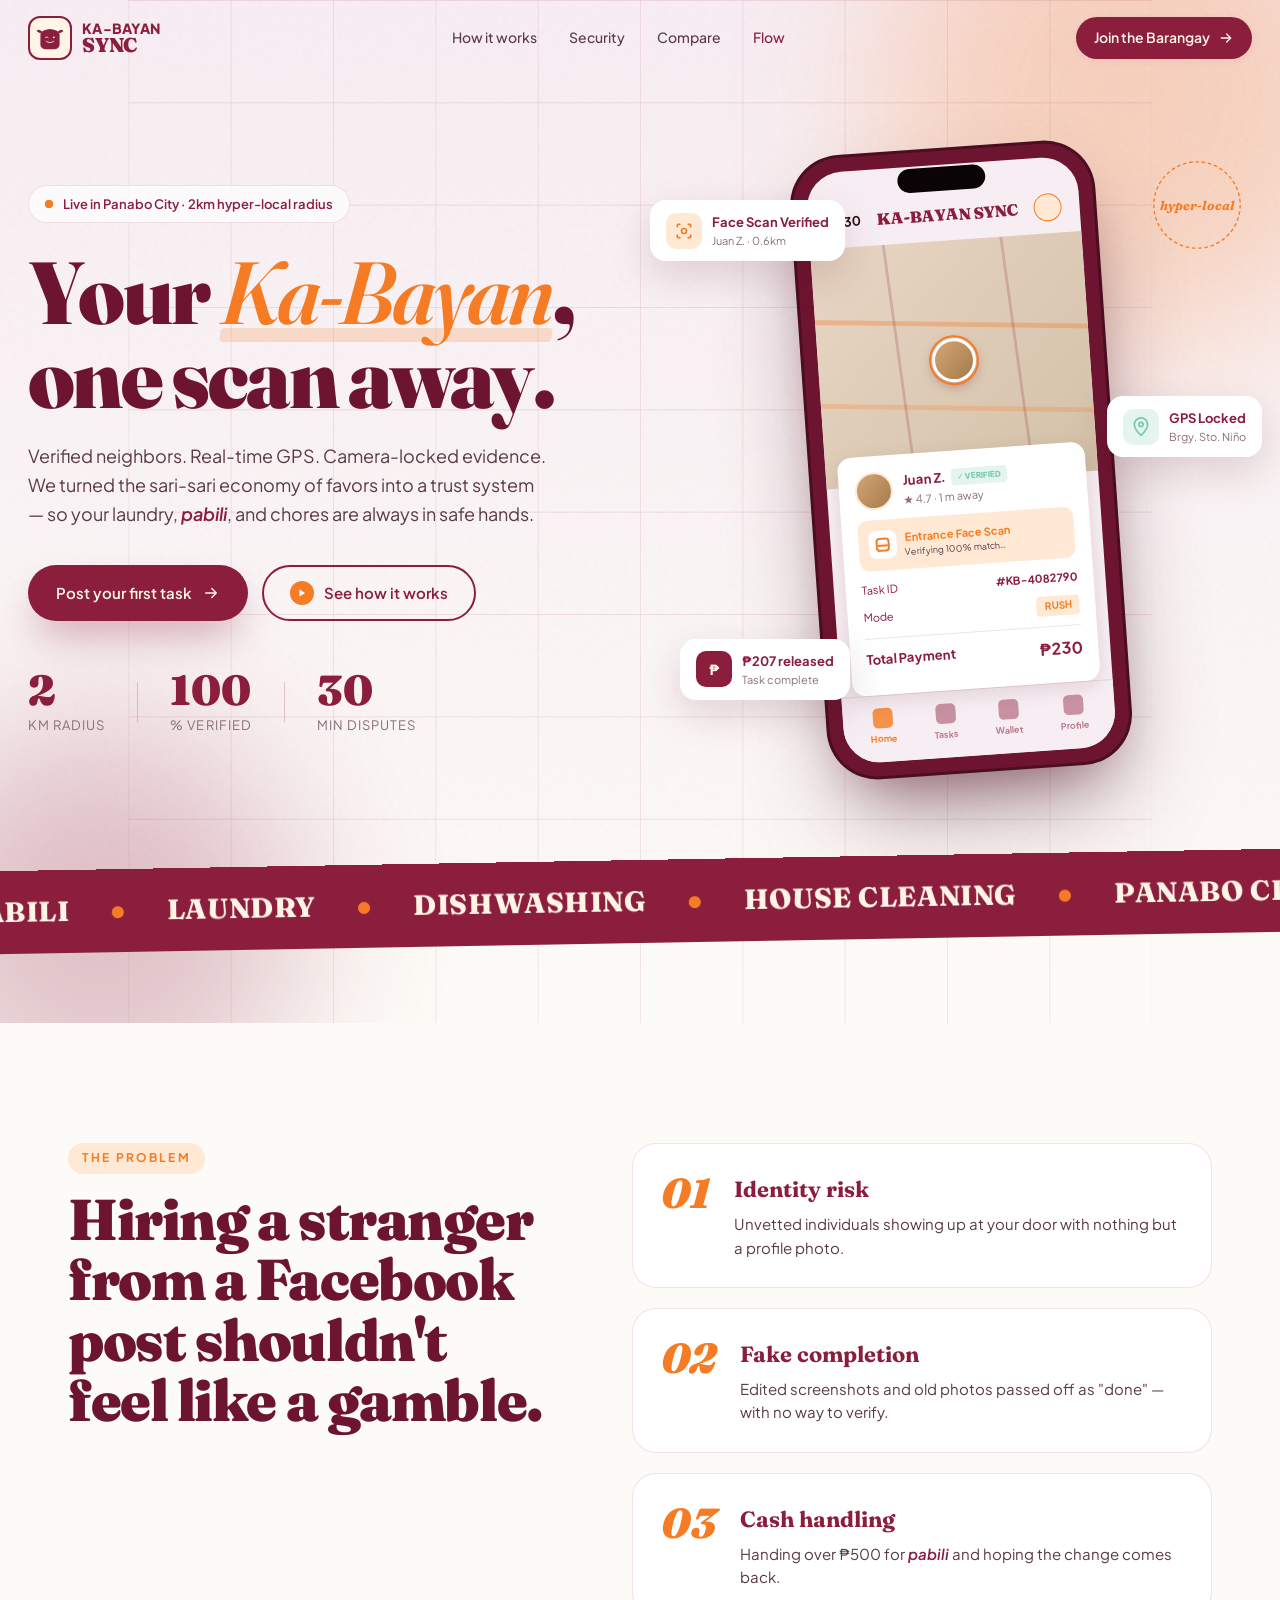
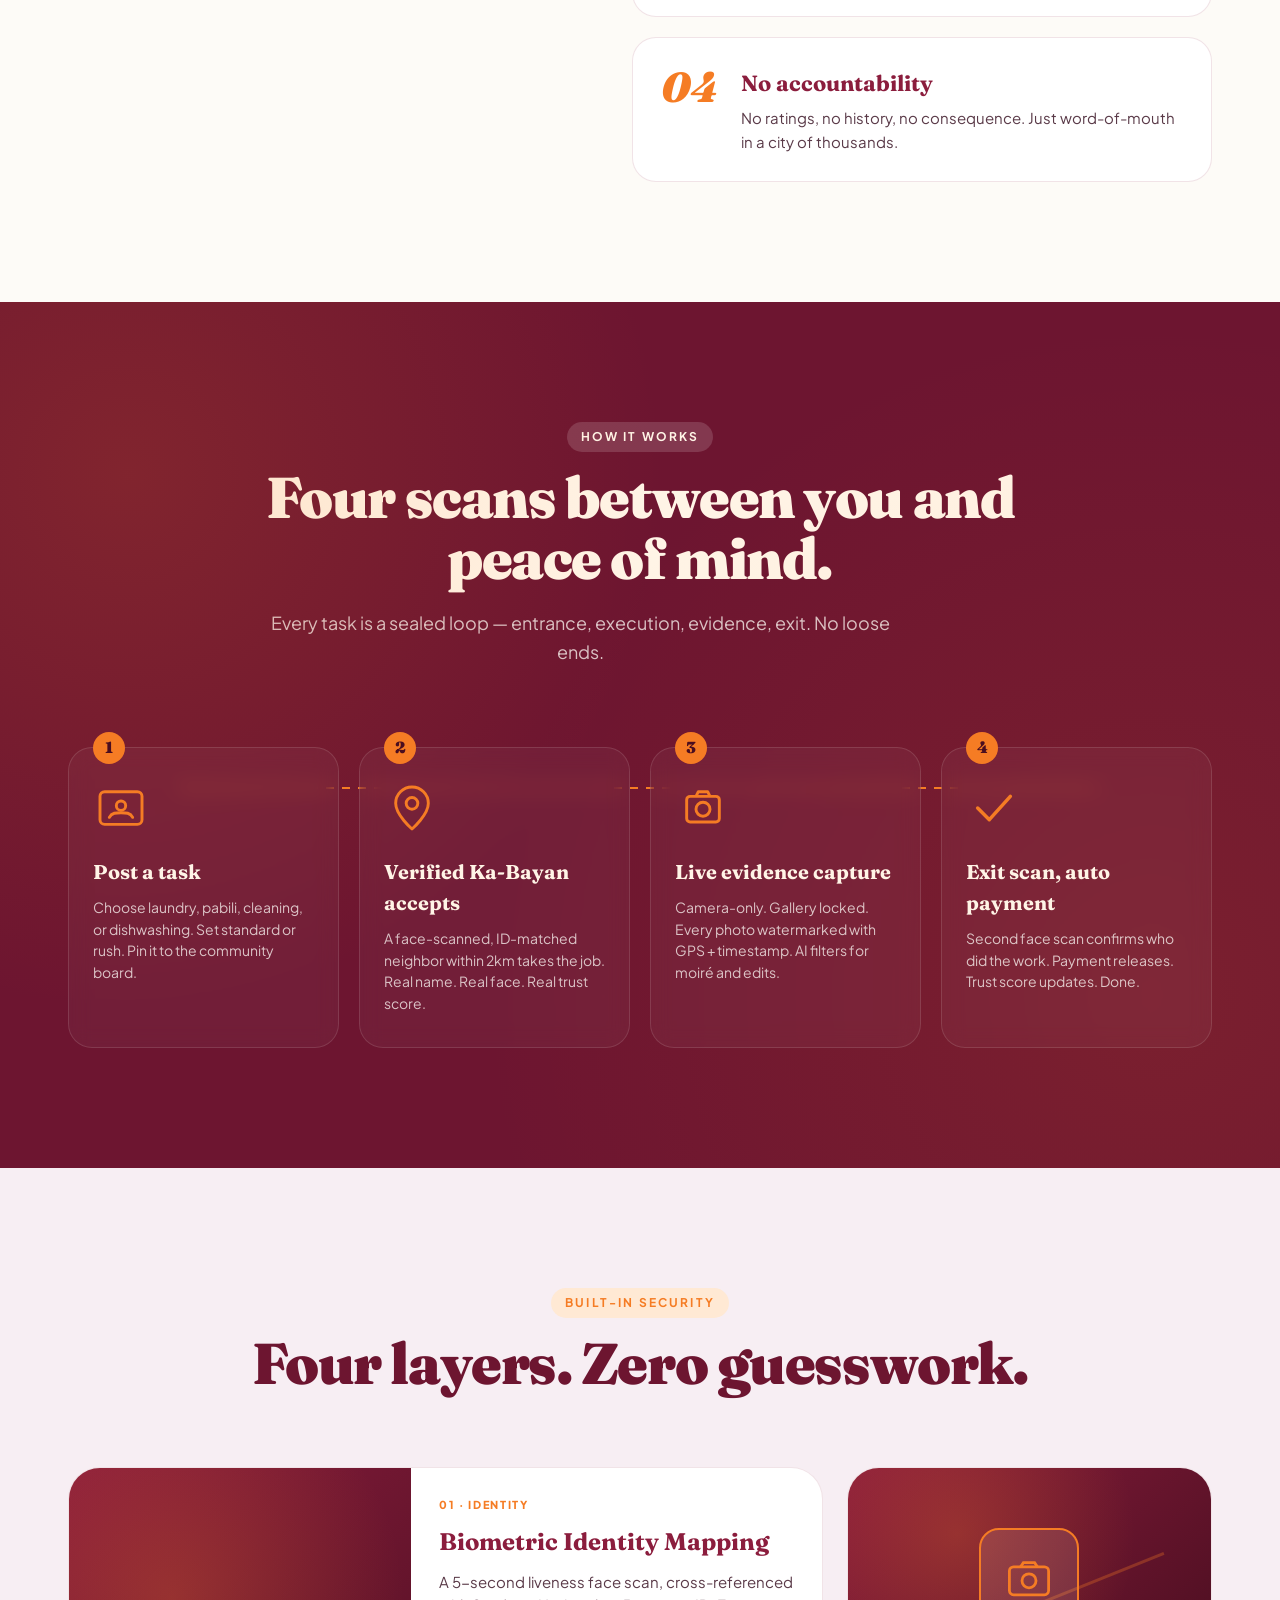
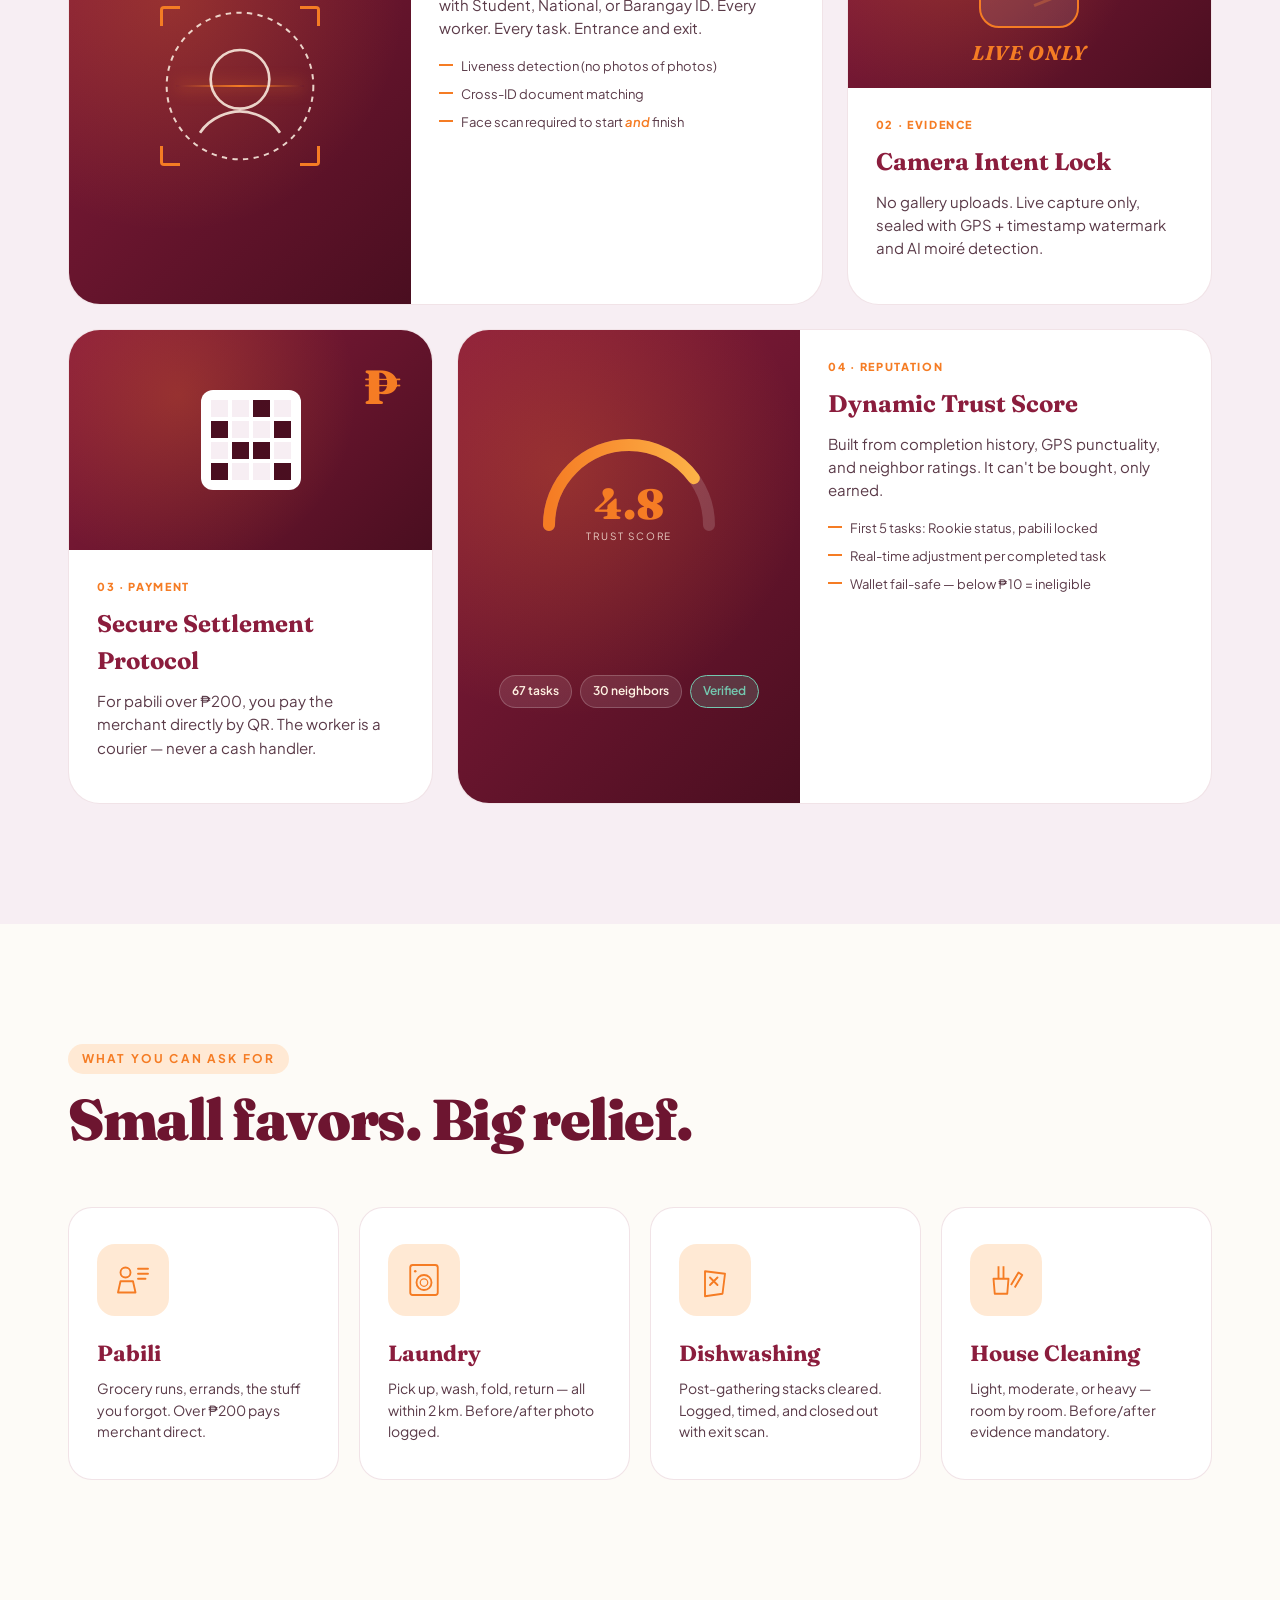
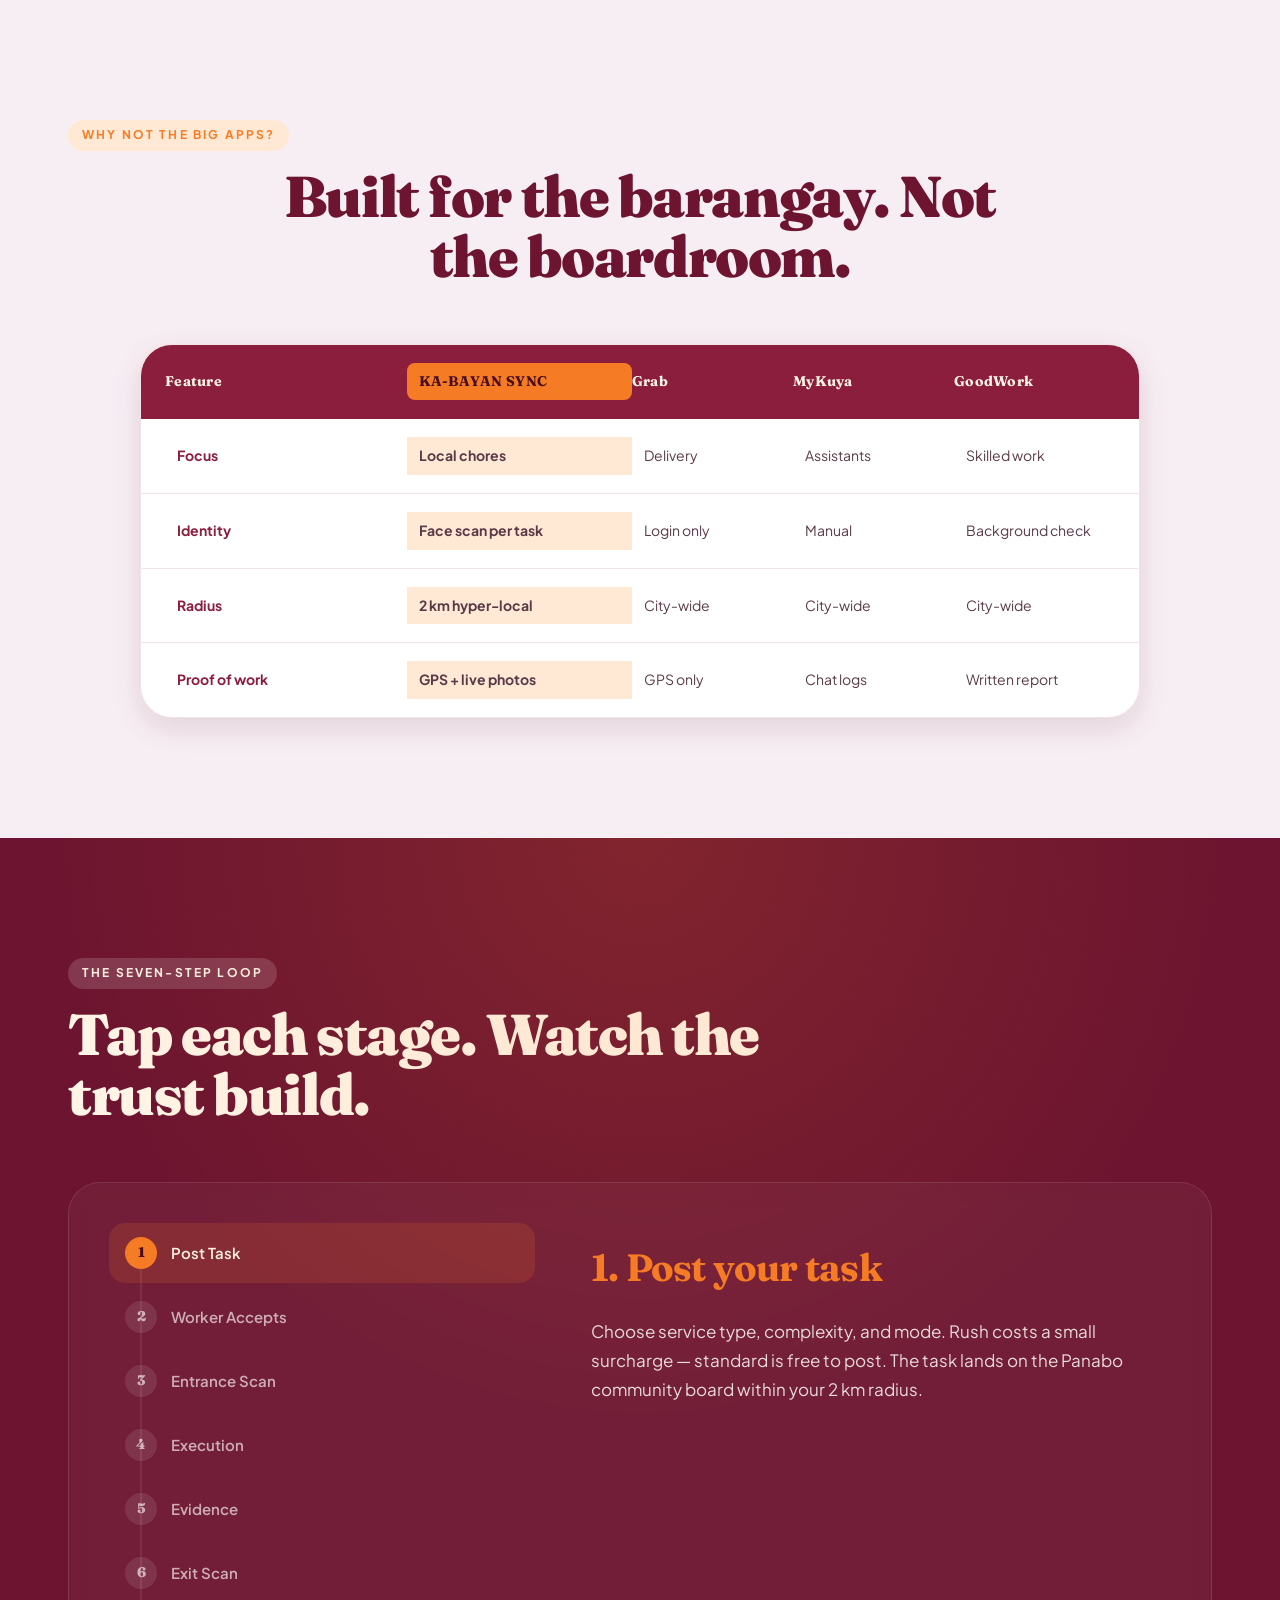
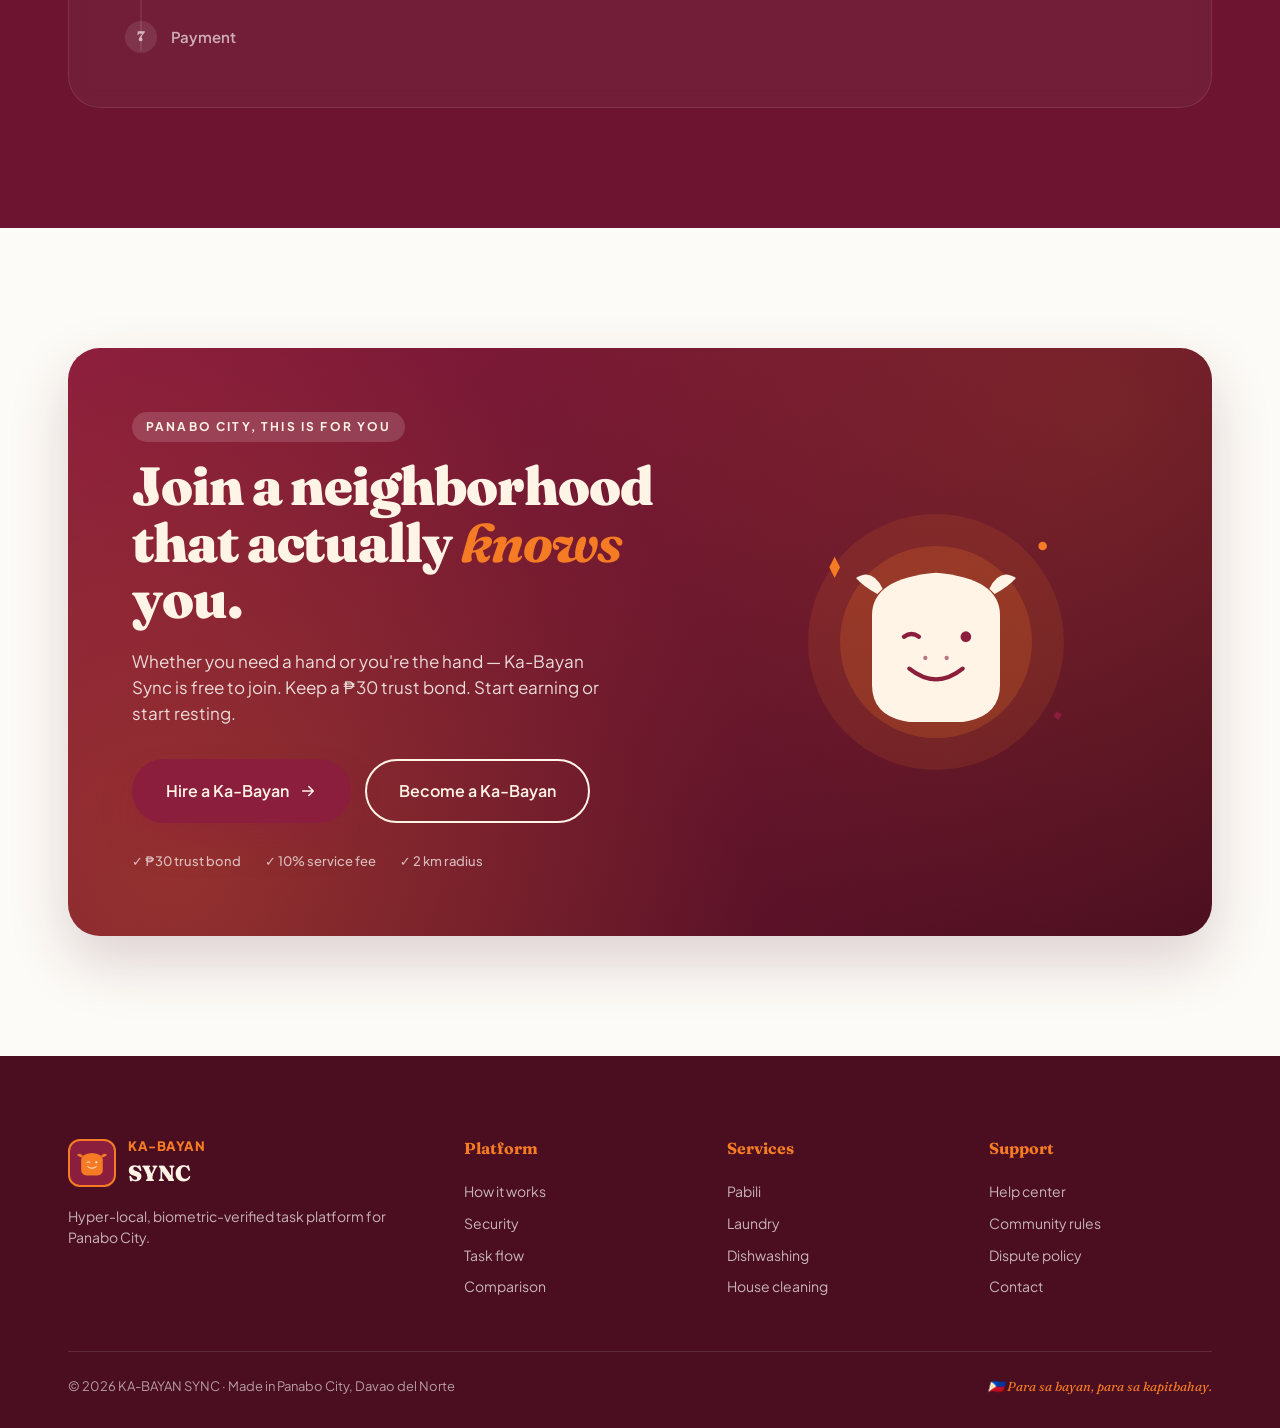
==== index.html @ 27c4248d "Initial commit" ====
<!DOCTYPE html>
<html lang="en">
<head>
<meta charset="UTF-8" />
<meta name="viewport" content="width=device-width, initial-scale=1.0" />
<title>KA-BAYAN SYNC — Your Neighborhood, Synced.</title>
<meta name="description" content="Hyper-local neighborhood task platform for Panabo City. Biometric-verified workers, GPS tracking, and secure payments. Your trusted Ka-Bayan, one tap away." />

<!-- Fonts: Fraunces (display, editorial) + Plus Jakarta Sans (body, warm geometric) -->
<link rel="preconnect" href="https://fonts.googleapis.com">
<link rel="preconnect" href="https://fonts.gstatic.com" crossorigin>
<link href="https://fonts.googleapis.com/css2?family=Fraunces:ital,opsz,wght@0,9..144,400;0,9..144,600;0,9..144,700;0,9..144,900;1,9..144,600&family=Plus+Jakarta+Sans:wght@400;500;600;700;800&display=swap" rel="stylesheet">

<link rel="stylesheet" href="styles.css" />
</head>
<body>

<!-- ===== DECORATIVE GRAIN OVERLAY ===== -->
<div class="grain" aria-hidden="true"></div>

<!-- ===== NAVIGATION ===== -->
<header class="nav" id="nav">
  <div class="nav-inner">
    <a href="#top" class="nav-brand" aria-label="Ka-Bayan Sync home">
      <!-- Animated inline SVG logo -->
      <span class="logo-mark" aria-hidden="true">
        <svg viewBox="0 0 100 100" xmlns="http://www.w3.org/2000/svg">
          <!-- Carabao head silhouette -->
          <g class="logo-body">
            <!-- Horns -->
            <path class="logo-horn logo-horn-left" d="M25 30 Q15 20 8 28 Q12 32 20 35 Z" fill="#8B1D3D"/>
            <path class="logo-horn logo-horn-right" d="M75 30 Q85 20 92 28 Q88 32 80 35 Z" fill="#8B1D3D"/>
            <!-- Head -->
            <path d="M20 40 Q20 25 50 22 Q80 25 80 40 L80 70 Q80 82 65 85 L35 85 Q20 82 20 70 Z" fill="#8B1D3D"/>
            <!-- Left eye (wink) -->
            <path class="logo-eye-wink" d="M36 48 Q40 45 44 48" stroke="#FFF4E6" stroke-width="2.5" fill="none" stroke-linecap="round"/>
            <!-- Right eye -->
            <circle class="logo-eye-open" cx="62" cy="48" r="3" fill="#FFF4E6"/>
            <!-- Smile -->
            <path class="logo-smile" d="M38 60 Q50 70 62 60" stroke="#FFF4E6" stroke-width="2.5" fill="none" stroke-linecap="round"/>
            <!-- Nose dots -->
            <circle cx="46" cy="56" r="1.2" fill="#FFF4E6" opacity="0.6"/>
            <circle cx="54" cy="56" r="1.2" fill="#FFF4E6" opacity="0.6"/>
          </g>
        </svg>
      </span>
      <span class="nav-wordmark">
        <span class="nav-word-top">KA-BAYAN</span>
        <span class="nav-word-bot">SYNC</span>
      </span>
    </a>

    <nav class="nav-links" aria-label="Primary">
      <a href="#how" data-nav>How it works</a>
      <a href="#features" data-nav>Security</a>
      <a href="#compare" data-nav>Compare</a>
      <a href="#flow" data-nav>Flow</a>
    </nav>

    <a href="#cta" class="nav-cta">
      <span>Join the Barangay</span>
      <svg viewBox="0 0 24 24" fill="none"><path d="M5 12h14M13 6l6 6-6 6" stroke="currentColor" stroke-width="2" stroke-linecap="round" stroke-linejoin="round"/></svg>
    </a>
  </div>
</header>

<!-- ===== HERO ===== -->
<section class="hero" id="top">
  <!-- Background ornaments -->
  <div class="hero-bg" aria-hidden="true">
    <div class="blob blob-1"></div>
    <div class="blob blob-2"></div>
    <svg class="hero-grid" viewBox="0 0 400 400" xmlns="http://www.w3.org/2000/svg">
      <defs>
        <pattern id="grid" width="40" height="40" patternUnits="userSpaceOnUse">
          <path d="M 40 0 L 0 0 0 40" fill="none" stroke="currentColor" stroke-width="0.5" opacity="0.15"/>
        </pattern>
      </defs>
      <rect width="100%" height="100%" fill="url(#grid)"/>
    </svg>
  </div>

  <div class="hero-inner">
    <div class="hero-copy">
      <div class="hero-badge reveal">
        <span class="pulse-dot"></span>
        <span>Live in Panabo City · 2km hyper-local radius</span>
      </div>

      <h1 class="hero-title">
        <span class="reveal reveal-1">Your <em>Ka-Bayan</em>,</span>
        <span class="reveal reveal-2">one scan away.</span>
      </h1>

      <p class="hero-sub reveal reveal-3">
        Verified neighbors. Real-time GPS. Camera-locked evidence. We turned the sari-sari economy of favors into a trust system — so your laundry, <em>pabili</em>, and chores are always in safe hands.
      </p>

      <div class="hero-actions reveal reveal-4">
        <a href="#cta" class="btn btn-primary">
          <span>Post your first task</span>
          <svg viewBox="0 0 24 24" fill="none"><path d="M5 12h14M13 6l6 6-6 6" stroke="currentColor" stroke-width="2" stroke-linecap="round" stroke-linejoin="round"/></svg>
        </a>
        <a href="#how" class="btn btn-ghost">
          <span class="btn-play-icon" aria-hidden="true">
            <svg viewBox="0 0 24 24" fill="none"><path d="M7 5v14l11-7z" fill="currentColor"/></svg>
          </span>
          <span>See how it works</span>
        </a>
      </div>

      <div class="hero-stats reveal reveal-5">
        <div class="stat">
          <div class="stat-num" data-count="2">0</div>
          <div class="stat-label">km radius</div>
        </div>
        <div class="stat-divider"></div>
        <div class="stat">
          <div class="stat-num" data-count="100">0</div>
          <div class="stat-label">% verified</div>
        </div>
        <div class="stat-divider"></div>
        <div class="stat">
          <div class="stat-num" data-count="30">0</div>
          <div class="stat-label">min disputes</div>
        </div>
      </div>
    </div>

    <!-- Phone mockup with floating cards -->
    <div class="hero-visual reveal reveal-6">
      <div class="float-card float-card-1">
        <div class="fc-icon fc-icon-scan">
          <svg viewBox="0 0 24 24" fill="none"><path d="M4 7V5a1 1 0 0 1 1-1h2M17 4h2a1 1 0 0 1 1 1v2M20 17v2a1 1 0 0 1-1 1h-2M7 20H5a1 1 0 0 1-1-1v-2" stroke="currentColor" stroke-width="2" stroke-linecap="round"/><circle cx="12" cy="12" r="3" stroke="currentColor" stroke-width="2"/></svg>
        </div>
        <div>
          <div class="fc-title">Face Scan Verified</div>
          <div class="fc-sub">Juan Z. · 0.6km</div>
        </div>
      </div>

      <div class="float-card float-card-2">
        <div class="fc-icon fc-icon-gps">
          <svg viewBox="0 0 24 24" fill="none"><path d="M12 22s-8-7.5-8-13a8 8 0 1 1 16 0c0 5.5-8 13-8 13z" stroke="currentColor" stroke-width="2" stroke-linejoin="round"/><circle cx="12" cy="9" r="2.5" stroke="currentColor" stroke-width="2"/></svg>
        </div>
        <div>
          <div class="fc-title">GPS Locked</div>
          <div class="fc-sub">Brgy. Sto. Niño</div>
        </div>
      </div>

      <div class="float-card float-card-3">
        <div class="fc-icon fc-icon-peso">
          <span style="font-weight:800;font-size:14px">₱</span>
        </div>
        <div>
          <div class="fc-title">₱207 released</div>
          <div class="fc-sub">Task complete</div>
        </div>
      </div>

      <div class="phone">
        <div class="phone-notch"></div>
        <div class="phone-screen">
          <!-- Mini phone UI mock -->
          <div class="mini-header">
            <div class="mini-time">12:30</div>
            <div class="mini-brand">KA-BAYAN SYNC</div>
            <div class="mini-avatar"></div>
          </div>

          <div class="mini-map">
            <div class="mini-map-pulse">
              <span></span><span></span><span></span>
            </div>
            <div class="mini-avatar-pin">
              <div class="mini-avatar-ring"></div>
            </div>
            <svg class="mini-streets" viewBox="0 0 300 200" preserveAspectRatio="none">
              <path d="M-10 60 L310 80" stroke="#F57C24" stroke-width="4" opacity="0.35"/>
              <path d="M-10 130 L310 150" stroke="#F57C24" stroke-width="4" opacity="0.25"/>
              <path d="M80 -10 L100 210" stroke="#8B1D3D" stroke-width="3" opacity="0.2"/>
              <path d="M210 -10 L230 210" stroke="#8B1D3D" stroke-width="3" opacity="0.2"/>
            </svg>
          </div>

          <div class="mini-card">
            <div class="mini-worker">
              <div class="mini-worker-avatar"></div>
              <div>
                <div class="mini-worker-name">Juan Z. <span class="mini-verified">✓ VERIFIED</span></div>
                <div class="mini-worker-meta">★ 4.7 · 1 m away</div>
              </div>
            </div>
            <div class="mini-scan">
              <div class="mini-scan-icon">
                <div class="mini-scan-dot"></div>
              </div>
              <div>
                <div class="mini-scan-title">Entrance Face Scan</div>
                <div class="mini-scan-sub">Verifying 100% match…</div>
              </div>
            </div>
            <div class="mini-row"><span>Task ID</span><span class="mini-val">#KB-4082790</span></div>
            <div class="mini-row"><span>Mode</span><span class="mini-tag">RUSH</span></div>
            <div class="mini-total">
              <span>Total Payment</span>
              <span class="mini-total-val">₱230</span>
            </div>
          </div>

          <div class="mini-nav">
            <div class="mini-nav-item active"><span></span>Home</div>
            <div class="mini-nav-item"><span></span>Tasks</div>
            <div class="mini-nav-item"><span></span>Wallet</div>
            <div class="mini-nav-item"><span></span>Profile</div>
          </div>
        </div>
      </div>

      <!-- Sticker elements -->
      <div class="sticker sticker-1">
        <svg viewBox="0 0 100 100"><circle cx="50" cy="50" r="48" fill="none" stroke="#F57C24" stroke-width="1.5" stroke-dasharray="4 3"/></svg>
        <span>hyper-local</span>
      </div>
    </div>
  </div>

  <div class="hero-marquee" aria-hidden="true">
    <div class="marquee-track">
      <span>PABILI</span><span class="dot">●</span>
      <span>LAUNDRY</span><span class="dot">●</span>
      <span>DISHWASHING</span><span class="dot">●</span>
      <span>HOUSE CLEANING</span><span class="dot">●</span>
      <span>PANABO CITY</span><span class="dot">●</span>
      <span>VERIFIED NEIGHBORS</span><span class="dot">●</span>
      <span>PABILI</span><span class="dot">●</span>
      <span>LAUNDRY</span><span class="dot">●</span>
      <span>DISHWASHING</span><span class="dot">●</span>
      <span>HOUSE CLEANING</span><span class="dot">●</span>
      <span>PANABO CITY</span><span class="dot">●</span>
      <span>VERIFIED NEIGHBORS</span><span class="dot">●</span>
    </div>
  </div>
</section>

<!-- ===== PROBLEM ===== -->
<section class="problem">
  <div class="container">
    <div class="problem-grid">
      <div class="problem-copy">
        <div class="eyebrow">The problem</div>
        <h2 class="section-title">Hiring a stranger from a Facebook post shouldn't feel like a gamble.</h2>
      </div>
      <div class="problem-list">
        <div class="prob-card" data-anim="fade-up">
          <div class="prob-num">01</div>
          <div>
            <h3>Identity risk</h3>
            <p>Unvetted individuals showing up at your door with nothing but a profile photo.</p>
          </div>
        </div>
        <div class="prob-card" data-anim="fade-up">
          <div class="prob-num">02</div>
          <div>
            <h3>Fake completion</h3>
            <p>Edited screenshots and old photos passed off as "done" — with no way to verify.</p>
          </div>
        </div>
        <div class="prob-card" data-anim="fade-up">
          <div class="prob-num">03</div>
          <div>
            <h3>Cash handling</h3>
            <p>Handing over ₱500 for <em>pabili</em> and hoping the change comes back.</p>
          </div>
        </div>
        <div class="prob-card" data-anim="fade-up">
          <div class="prob-num">04</div>
          <div>
            <h3>No accountability</h3>
            <p>No ratings, no history, no consequence. Just word-of-mouth in a city of thousands.</p>
          </div>
        </div>
      </div>
    </div>
  </div>
</section>

<!-- ===== HOW IT WORKS ===== -->
<section class="how" id="how">
  <div class="container">
    <div class="section-head">
      <div class="eyebrow eyebrow-light">How it works</div>
      <h2 class="section-title">Four scans between you and peace of mind.</h2>
      <p class="section-sub">Every task is a sealed loop — entrance, execution, evidence, exit. No loose ends.</p>
    </div>

    <div class="steps">
      <div class="step" data-anim="fade-up">
        <div class="step-index">1</div>
        <div class="step-icon">
          <svg viewBox="0 0 48 48" fill="none">
            <rect x="6" y="10" width="36" height="28" rx="4" stroke="currentColor" stroke-width="2.5"/>
            <circle cx="24" cy="22" r="4" stroke="currentColor" stroke-width="2.5"/>
            <path d="M14 32c2-4 6-4 10-4s8 0 10 4" stroke="currentColor" stroke-width="2.5" stroke-linecap="round"/>
          </svg>
        </div>
        <h3>Post a task</h3>
        <p>Choose laundry, pabili, cleaning, or dishwashing. Set standard or rush. Pin it to the community board.</p>
      </div>

      <div class="step" data-anim="fade-up">
        <div class="step-index">2</div>
        <div class="step-icon">
          <svg viewBox="0 0 48 48" fill="none">
            <path d="M24 42s-14-12-14-22a14 14 0 0 1 28 0c0 10-14 22-14 22z" stroke="currentColor" stroke-width="2.5" stroke-linejoin="round"/>
            <circle cx="24" cy="20" r="5" stroke="currentColor" stroke-width="2.5"/>
          </svg>
        </div>
        <h3>Verified Ka-Bayan accepts</h3>
        <p>A face-scanned, ID-matched neighbor within 2km takes the job. Real name. Real face. Real trust score.</p>
      </div>

      <div class="step" data-anim="fade-up">
        <div class="step-index">3</div>
        <div class="step-icon">
          <svg viewBox="0 0 48 48" fill="none">
            <rect x="10" y="14" width="28" height="22" rx="3" stroke="currentColor" stroke-width="2.5"/>
            <circle cx="24" cy="25" r="6" stroke="currentColor" stroke-width="2.5"/>
            <path d="M18 14l2-4h8l2 4" stroke="currentColor" stroke-width="2.5" stroke-linejoin="round"/>
          </svg>
        </div>
        <h3>Live evidence capture</h3>
        <p>Camera-only. Gallery locked. Every photo watermarked with GPS + timestamp. AI filters for moiré and edits.</p>
      </div>

      <div class="step" data-anim="fade-up">
        <div class="step-index">4</div>
        <div class="step-icon">
          <svg viewBox="0 0 48 48" fill="none">
            <path d="M10 24l10 10 18-20" stroke="currentColor" stroke-width="3" stroke-linecap="round" stroke-linejoin="round"/>
          </svg>
        </div>
        <h3>Exit scan, auto payment</h3>
        <p>Second face scan confirms who did the work. Payment releases. Trust score updates. Done.</p>
      </div>
    </div>
  </div>
</section>

<!-- ===== SECURITY FEATURES ===== -->
<section class="features" id="features">
  <div class="container">
    <div class="feat-head">
      <div class="eyebrow">Built-in security</div>
      <h2 class="section-title">Four layers. Zero guesswork.</h2>
    </div>

    <div class="feat-grid">
      <!-- Biometric -->
      <article class="feat-card feat-card-wide" data-anim="fade-up">
        <div class="feat-visual feat-visual-bio">
          <div class="face-frame">
            <div class="face-scan-line"></div>
            <svg viewBox="0 0 120 120" class="face-icon">
              <circle cx="60" cy="60" r="55" fill="none" stroke="currentColor" stroke-width="1.5" stroke-dasharray="4 4"/>
              <circle cx="60" cy="55" r="22" fill="none" stroke="currentColor" stroke-width="2"/>
              <path d="M30 95c8-12 22-16 30-16s22 4 30 16" fill="none" stroke="currentColor" stroke-width="2"/>
            </svg>
            <div class="face-corner tl"></div>
            <div class="face-corner tr"></div>
            <div class="face-corner bl"></div>
            <div class="face-corner br"></div>
          </div>
        </div>
        <div class="feat-content">
          <div class="feat-tag">01 · IDENTITY</div>
          <h3>Biometric Identity Mapping</h3>
          <p>A 5-second liveness face scan, cross-referenced with Student, National, or Barangay ID. Every worker. Every task. Entrance and exit.</p>
          <ul class="feat-bullets">
            <li>Liveness detection (no photos of photos)</li>
            <li>Cross-ID document matching</li>
            <li>Face scan required to start <em>and</em> finish</li>
          </ul>
        </div>
      </article>

      <!-- Camera Lock -->
      <article class="feat-card" data-anim="fade-up">
        <div class="feat-visual feat-visual-cam">
          <div class="cam-badge">
            <svg viewBox="0 0 40 40" fill="none">
              <rect x="6" y="12" width="28" height="20" rx="3" stroke="currentColor" stroke-width="2"/>
              <circle cx="20" cy="22" r="5" stroke="currentColor" stroke-width="2"/>
              <path d="M14 12l2-3h8l2 3" stroke="currentColor" stroke-width="2"/>
            </svg>
          </div>
          <div class="cam-label">LIVE ONLY</div>
          <div class="cam-strike"></div>
        </div>
        <div class="feat-content">
          <div class="feat-tag">02 · EVIDENCE</div>
          <h3>Camera Intent Lock</h3>
          <p>No gallery uploads. Live capture only, sealed with GPS + timestamp watermark and AI moiré detection.</p>
        </div>
      </article>

      <!-- Settlement -->
      <article class="feat-card" data-anim="fade-up">
        <div class="feat-visual feat-visual-pay">
          <div class="qr-mock">
            <div class="qr-cell"></div><div class="qr-cell"></div><div class="qr-cell dark"></div><div class="qr-cell"></div>
            <div class="qr-cell dark"></div><div class="qr-cell"></div><div class="qr-cell"></div><div class="qr-cell dark"></div>
            <div class="qr-cell"></div><div class="qr-cell dark"></div><div class="qr-cell dark"></div><div class="qr-cell"></div>
            <div class="qr-cell dark"></div><div class="qr-cell"></div><div class="qr-cell"></div><div class="qr-cell dark"></div>
          </div>
          <div class="peso-float">₱</div>
        </div>
        <div class="feat-content">
          <div class="feat-tag">03 · PAYMENT</div>
          <h3>Secure Settlement Protocol</h3>
          <p>For pabili over ₱200, you pay the merchant directly by QR. The worker is a courier — never a cash handler.</p>
        </div>
      </article>

      <!-- Trust Score -->
      <article class="feat-card feat-card-wide" data-anim="fade-up">
        <div class="feat-visual feat-visual-trust">
          <div class="trust-meter">
            <svg viewBox="0 0 200 120">
              <path d="M 20 100 A 80 80 0 0 1 180 100" fill="none" stroke="rgba(255,255,255,0.15)" stroke-width="12" stroke-linecap="round"/>
              <path class="trust-arc" d="M 20 100 A 80 80 0 0 1 180 100" fill="none" stroke="url(#trustGrad)" stroke-width="12" stroke-linecap="round" stroke-dasharray="251" stroke-dashoffset="50"/>
              <defs>
                <linearGradient id="trustGrad" x1="0" x2="1">
                  <stop offset="0%" stop-color="#F57C24"/>
                  <stop offset="100%" stop-color="#FDB64A"/>
                </linearGradient>
              </defs>
            </svg>
            <div class="trust-val">
              <div class="trust-num">4.8</div>
              <div class="trust-lbl">TRUST SCORE</div>
            </div>
          </div>
          <div class="trust-pills">
            <span class="pill">67 tasks</span>
            <span class="pill">30 neighbors</span>
            <span class="pill pill-green">Verified</span>
          </div>
        </div>
        <div class="feat-content">
          <div class="feat-tag">04 · REPUTATION</div>
          <h3>Dynamic Trust Score</h3>
          <p>Built from completion history, GPS punctuality, and neighbor ratings. It can't be bought, only earned.</p>
          <ul class="feat-bullets">
            <li>First 5 tasks: Rookie status, pabili locked</li>
            <li>Real-time adjustment per completed task</li>
            <li>Wallet fail-safe — below ₱10 = ineligible</li>
          </ul>
        </div>
      </article>
    </div>
  </div>
</section>

<!-- ===== SERVICES ===== -->
<section class="services">
  <div class="container">
    <div class="eyebrow">What you can ask for</div>
    <h2 class="section-title">Small favors. Big relief.</h2>

    <div class="service-grid">
      <div class="service-card" data-anim="fade-up">
        <div class="service-ico">
          <svg viewBox="0 0 64 64" fill="none">
            <circle cx="20" cy="20" r="8" stroke="currentColor" stroke-width="3"/>
            <path d="M12 34h20l4 18H8z" stroke="currentColor" stroke-width="3" stroke-linejoin="round"/>
            <path d="M40 14h16M40 22h16M40 30h12" stroke="currentColor" stroke-width="3" stroke-linecap="round"/>
          </svg>
        </div>
        <h3>Pabili</h3>
        <p>Grocery runs, errands, the stuff you forgot. Over ₱200 pays merchant direct.</p>
      </div>

      <div class="service-card" data-anim="fade-up">
        <div class="service-ico">
          <svg viewBox="0 0 64 64" fill="none">
            <rect x="10" y="8" width="44" height="48" rx="4" stroke="currentColor" stroke-width="3"/>
            <circle cx="32" cy="36" r="12" stroke="currentColor" stroke-width="3"/>
            <circle cx="32" cy="36" r="6" stroke="currentColor" stroke-width="2"/>
            <circle cx="18" cy="18" r="2" fill="currentColor"/>
          </svg>
        </div>
        <h3>Laundry</h3>
        <p>Pick up, wash, fold, return — all within 2 km. Before/after photo logged.</p>
      </div>

      <div class="service-card" data-anim="fade-up">
        <div class="service-ico">
          <svg viewBox="0 0 64 64" fill="none">
            <path d="M16 18l32 4-4 32-28 4z" stroke="currentColor" stroke-width="3" stroke-linejoin="round"/>
            <path d="M24 28l12 12M36 28L24 40" stroke="currentColor" stroke-width="3" stroke-linecap="round"/>
          </svg>
        </div>
        <h3>Dishwashing</h3>
        <p>Post-gathering stacks cleared. Logged, timed, and closed out with exit scan.</p>
      </div>

      <div class="service-card" data-anim="fade-up">
        <div class="service-ico">
          <svg viewBox="0 0 64 64" fill="none">
            <path d="M20 10v20M28 10v20M12 30h24l-2 24H14z" stroke="currentColor" stroke-width="3" stroke-linejoin="round"/>
            <path d="M40 40l12-20 6 4-12 20" stroke="currentColor" stroke-width="3" stroke-linejoin="round"/>
          </svg>
        </div>
        <h3>House Cleaning</h3>
        <p>Light, moderate, or heavy — room by room. Before/after evidence mandatory.</p>
      </div>
    </div>
  </div>
</section>

<!-- ===== COMPARISON ===== -->
<section class="compare" id="compare">
  <div class="container">
    <div class="eyebrow">Why not the big apps?</div>
    <h2 class="section-title">Built for the barangay. Not the boardroom.</h2>

    <div class="compare-table" role="table" aria-label="Platform comparison">
      <div class="cmp-row cmp-head" role="row">
        <div role="columnheader">Feature</div>
        <div role="columnheader" class="cmp-us">KA-BAYAN SYNC</div>
        <div role="columnheader">Grab</div>
        <div role="columnheader">MyKuya</div>
        <div role="columnheader">GoodWork</div>
      </div>

      <div class="cmp-row" role="row">
        <div role="cell" data-label="Feature"><strong>Focus</strong></div>
        <div role="cell" data-label="KA-BAYAN" class="cmp-us">Local chores</div>
        <div role="cell" data-label="Grab">Delivery</div>
        <div role="cell" data-label="MyKuya">Assistants</div>
        <div role="cell" data-label="GoodWork">Skilled work</div>
      </div>

      <div class="cmp-row" role="row">
        <div role="cell" data-label="Feature"><strong>Identity</strong></div>
        <div role="cell" data-label="KA-BAYAN" class="cmp-us">Face scan per task</div>
        <div role="cell" data-label="Grab">Login only</div>
        <div role="cell" data-label="MyKuya">Manual</div>
        <div role="cell" data-label="GoodWork">Background check</div>
      </div>

      <div class="cmp-row" role="row">
        <div role="cell" data-label="Feature"><strong>Radius</strong></div>
        <div role="cell" data-label="KA-BAYAN" class="cmp-us">2 km hyper-local</div>
        <div role="cell" data-label="Grab">City-wide</div>
        <div role="cell" data-label="MyKuya">City-wide</div>
        <div role="cell" data-label="GoodWork">City-wide</div>
      </div>

      <div class="cmp-row" role="row">
        <div role="cell" data-label="Feature"><strong>Proof of work</strong></div>
        <div role="cell" data-label="KA-BAYAN" class="cmp-us">GPS + live photos</div>
        <div role="cell" data-label="Grab">GPS only</div>
        <div role="cell" data-label="MyKuya">Chat logs</div>
        <div role="cell" data-label="GoodWork">Written report</div>
      </div>
    </div>
  </div>
</section>

<!-- ===== INTERACTIVE TASK FLOW ===== -->
<section class="flow" id="flow">
  <div class="container">
    <div class="eyebrow eyebrow-light">The seven-step loop</div>
    <h2 class="section-title">Tap each stage. Watch the trust build.</h2>

    <div class="flow-wrap">
      <div class="flow-steps" role="tablist" aria-label="Task flow stages">
        <button class="flow-step active" data-flow="0" role="tab" aria-selected="true">
          <span class="flow-dot">1</span>
          <span class="flow-label">Post Task</span>
        </button>
        <button class="flow-step" data-flow="1" role="tab" aria-selected="false">
          <span class="flow-dot">2</span>
          <span class="flow-label">Worker Accepts</span>
        </button>
        <button class="flow-step" data-flow="2" role="tab" aria-selected="false">
          <span class="flow-dot">3</span>
          <span class="flow-label">Entrance Scan</span>
        </button>
        <button class="flow-step" data-flow="3" role="tab" aria-selected="false">
          <span class="flow-dot">4</span>
          <span class="flow-label">Execution</span>
        </button>
        <button class="flow-step" data-flow="4" role="tab" aria-selected="false">
          <span class="flow-dot">5</span>
          <span class="flow-label">Evidence</span>
        </button>
        <button class="flow-step" data-flow="5" role="tab" aria-selected="false">
          <span class="flow-dot">6</span>
          <span class="flow-label">Exit Scan</span>
        </button>
        <button class="flow-step" data-flow="6" role="tab" aria-selected="false">
          <span class="flow-dot">7</span>
          <span class="flow-label">Payment</span>
        </button>
        <div class="flow-progress"><div class="flow-progress-fill" id="flowProgress"></div></div>
      </div>

      <div class="flow-panels">
        <div class="flow-panel active" data-panel="0">
          <h3>1. Post your task</h3>
          <p>Choose service type, complexity, and mode. Rush costs a small surcharge — standard is free to post. The task lands on the Panabo community board within your 2 km radius.</p>
        </div>
        <div class="flow-panel" data-panel="1">
          <h3>2. A verified neighbor accepts</h3>
          <p>The task flashes for 15 seconds to nearby online Ka-Bayans. The first verified worker to accept takes it. You see their name, trust score, and distance instantly.</p>
        </div>
        <div class="flow-panel" data-panel="2">
          <h3>3. Entrance face scan</h3>
          <p>Worker arrives. <strong>Start Task</strong> stays locked until their face scan matches the ID on file. No match, no start — no exceptions.</p>
        </div>
        <div class="flow-panel" data-panel="3">
          <h3>4. Task execution</h3>
          <p>GPS keeps a live breadcrumb inside your radius. Low-battery? System fires a location ping at 1% as a final fail-safe.</p>
        </div>
        <div class="flow-panel" data-panel="4">
          <h3>5. Evidence capture</h3>
          <p>Before and after photos taken live — camera-only, watermarked with location and time, scanned by AI for tampering or moiré patterns.</p>
        </div>
        <div class="flow-panel" data-panel="5">
          <h3>6. Exit face scan</h3>
          <p><strong>Finish Task</strong> is locked until the second scan confirms the same person who started also finished. This is how fake completions die.</p>
        </div>
        <div class="flow-panel" data-panel="6">
          <h3>7. Payment & rating</h3>
          <p>Payment releases to the worker's wallet minus the 10% service fee. You rate the job. A 30-minute dispute window stays open just in case.</p>
        </div>
      </div>
    </div>
  </div>
</section>

<!-- ===== CTA ===== -->
<section class="cta" id="cta">
  <div class="container">
    <div class="cta-card">
      <div class="cta-copy">
        <div class="eyebrow eyebrow-light">Panabo City, this is for you</div>
        <h2>Join a neighborhood<br/>that actually <em>knows</em> you.</h2>
        <p>Whether you need a hand or you're the hand — Ka-Bayan Sync is free to join. Keep a ₱30 trust bond. Start earning or start resting.</p>

        <div class="cta-buttons">
          <a href="#" class="btn btn-primary btn-lg">
            <span>Hire a Ka-Bayan</span>
            <svg viewBox="0 0 24 24" fill="none"><path d="M5 12h14M13 6l6 6-6 6" stroke="currentColor" stroke-width="2" stroke-linecap="round" stroke-linejoin="round"/></svg>
          </a>
          <a href="#" class="btn btn-outline btn-lg">
            <span>Become a Ka-Bayan</span>
          </a>
        </div>

        <div class="cta-meta">
          <span>✓ ₱30 trust bond</span>
          <span>✓ 10% service fee</span>
          <span>✓ 2 km radius</span>
        </div>
      </div>

      <div class="cta-visual" aria-hidden="true">
        <!-- Animated mascot cluster -->
        <svg viewBox="0 0 300 300" class="cta-mascot">
          <!-- Back circle glow -->
          <circle cx="150" cy="150" r="120" fill="#F57C24" opacity="0.12"/>
          <circle cx="150" cy="150" r="90" fill="#F57C24" opacity="0.2"/>

          <!-- Mascot -->
          <g class="cta-carabao">
            <path d="M100 100 Q90 80 75 90 Q82 98 95 105 Z" fill="#FFF4E6"/>
            <path d="M200 100 Q210 80 225 90 Q218 98 205 105 Z" fill="#FFF4E6"/>
            <path d="M90 125 Q90 90 150 85 Q210 90 210 125 L210 190 Q210 220 175 225 L125 225 Q90 220 90 190 Z" fill="#FFF4E6"/>
            <path class="cta-eye-wink" d="M120 145 Q127 140 134 145" stroke="#8B1D3D" stroke-width="4" fill="none" stroke-linecap="round"/>
            <circle class="cta-eye-open" cx="178" cy="145" r="5" fill="#8B1D3D"/>
            <path d="M125 175 Q150 195 175 175" stroke="#8B1D3D" stroke-width="4" fill="none" stroke-linecap="round"/>
            <circle cx="140" cy="165" r="2" fill="#8B1D3D" opacity="0.6"/>
            <circle cx="160" cy="165" r="2" fill="#8B1D3D" opacity="0.6"/>
          </g>

          <!-- Floating hearts / sparks -->
          <g class="spark spark-1">
            <path d="M50 80 L55 70 L60 80 L55 90 Z" fill="#F57C24"/>
          </g>
          <g class="spark spark-2">
            <circle cx="250" cy="60" r="4" fill="#F57C24"/>
          </g>
          <g class="spark spark-3">
            <path d="M260 220 L263 215 L268 218 L265 223 Z" fill="#8B1D3D"/>
          </g>
        </svg>
      </div>
    </div>
  </div>
</section>

<!-- ===== FOOTER ===== -->
<footer class="footer">
  <div class="container">
    <div class="footer-grid">
      <div class="footer-brand">
        <div class="footer-logo">
          <span class="logo-mark logo-mark-sm" aria-hidden="true">
            <svg viewBox="0 0 100 100">
              <path d="M25 30 Q15 20 8 28 Q12 32 20 35 Z" fill="currentColor"/>
              <path d="M75 30 Q85 20 92 28 Q88 32 80 35 Z" fill="currentColor"/>
              <path d="M20 40 Q20 25 50 22 Q80 25 80 40 L80 70 Q80 82 65 85 L35 85 Q20 82 20 70 Z" fill="currentColor"/>
              <path d="M36 48 Q40 45 44 48" stroke="#FFF4E6" stroke-width="2.5" fill="none" stroke-linecap="round"/>
              <circle cx="62" cy="48" r="3" fill="#FFF4E6"/>
              <path d="M38 60 Q50 70 62 60" stroke="#FFF4E6" stroke-width="2.5" fill="none" stroke-linecap="round"/>
            </svg>
          </span>
          <div>
            <div class="footer-word-top">KA-BAYAN</div>
            <div class="footer-word-bot">SYNC</div>
          </div>
        </div>
        <p>Hyper-local, biometric-verified task platform for Panabo City.</p>
      </div>

      <div class="footer-col">
        <h4>Platform</h4>
        <a href="#how">How it works</a>
        <a href="#features">Security</a>
        <a href="#flow">Task flow</a>
        <a href="#compare">Comparison</a>
      </div>

      <div class="footer-col">
        <h4>Services</h4>
        <a href="#">Pabili</a>
        <a href="#">Laundry</a>
        <a href="#">Dishwashing</a>
        <a href="#">House cleaning</a>
      </div>

      <div class="footer-col">
        <h4>Support</h4>
        <a href="#">Help center</a>
        <a href="#">Community rules</a>
        <a href="#">Dispute policy</a>
        <a href="#">Contact</a>
      </div>
    </div>

    <div class="footer-base">
      <span>© 2026 KA-BAYAN SYNC · Made in Panabo City, Davao del Norte</span>
      <span class="footer-tag">🇵🇭 Para sa bayan, para sa kapitbahay.</span>
    </div>
  </div>
</footer>

<script src="script.js"></script>
</body>
</html>
---- styles.css ----
/* ============================================
   KA-BAYAN SYNC — Advertisement Website
   Brand palette: burgundy, orange, cream, teal
   ============================================ */

:root {
  /* Brand colors — extracted from logo + app screens */
  --color-burgundy: #8B1D3D;
  --color-burgundy-deep: #6D1530;
  --color-burgundy-dark: #4A0E20;
  --color-orange: #F57C24;
  --color-orange-soft: #FDB64A;
  --color-orange-tint: #FFE9D4;

  --color-cream: #F7EEF3;        /* lavender-cream bg from app */
  --color-cream-warm: #FFF4E6;
  --color-ivory: #FDFBF7;

  --color-teal: #74C9B0;         /* verified badge green from app */
  --color-teal-bg: #E5F4EE;

  --color-ink: #2B1219;
  --color-ink-soft: #5A3A48;
  --color-ink-mute: #8A6E7A;

  --color-line: rgba(139, 29, 61, 0.12);
  --color-line-strong: rgba(139, 29, 61, 0.22);

  /* Type */
  --font-display: 'Fraunces', Georgia, serif;
  --font-body: 'Plus Jakarta Sans', system-ui, sans-serif;

  /* Radii & shadows */
  --r-sm: 8px;
  --r-md: 16px;
  --r-lg: 24px;
  --r-xl: 32px;
  --r-full: 999px;

  --shadow-sm: 0 2px 8px rgba(74, 14, 32, 0.06);
  --shadow-md: 0 10px 30px rgba(74, 14, 32, 0.12);
  --shadow-lg: 0 25px 60px rgba(74, 14, 32, 0.18);
  --shadow-burgundy: 0 20px 40px -10px rgba(139, 29, 61, 0.4);
  --shadow-orange: 0 18px 35px -8px rgba(245, 124, 36, 0.5);

  /* Motion */
  --ease-out: cubic-bezier(0.16, 1, 0.3, 1);
  --ease-spring: cubic-bezier(0.34, 1.56, 0.64, 1);
}

* { box-sizing: border-box; margin: 0; padding: 0; }
html { scroll-behavior: smooth; }
body {
  font-family: var(--font-body);
  background: var(--color-cream);
  color: var(--color-ink);
  line-height: 1.55;
  overflow-x: hidden;
  -webkit-font-smoothing: antialiased;
}
img, svg { display: block; max-width: 100%; }
a { color: inherit; text-decoration: none; }
button { font: inherit; background: none; border: none; cursor: pointer; color: inherit; }

::selection { background: var(--color-orange); color: var(--color-cream-warm); }

/* ===== Container & grain ===== */
.container { width: 100%; max-width: 1200px; margin: 0 auto; padding: 0 28px; }

.grain {
  position: fixed; inset: 0;
  pointer-events: none;
  z-index: 1;
  opacity: 0.35;
  mix-blend-mode: multiply;
  background-image: url("data:image/svg+xml,%3Csvg viewBox='0 0 200 200' xmlns='http://www.w3.org/2000/svg'%3E%3Cfilter id='n'%3E%3CfeTurbulence type='fractalNoise' baseFrequency='0.9' numOctaves='3'/%3E%3CfeColorMatrix values='0 0 0 0 0.55 0 0 0 0 0.11 0 0 0 0 0.24 0 0 0 0.08 0'/%3E%3C/filter%3E%3Crect width='100%25' height='100%25' filter='url(%23n)'/%3E%3C/svg%3E");
}

/* ============================================
   NAVIGATION
   ============================================ */
.nav {
  position: fixed; top: 0; left: 0; right: 0;
  z-index: 100;
  padding: 16px 0;
  transition: all 0.4s var(--ease-out);
}
.nav.scrolled {
  background: rgba(247, 238, 243, 0.85);
  backdrop-filter: blur(18px) saturate(1.4);
  -webkit-backdrop-filter: blur(18px) saturate(1.4);
  border-bottom: 1px solid var(--color-line);
  padding: 10px 0;
}
.nav-inner {
  width: 100%; max-width: 1280px; margin: 0 auto;
  padding: 0 28px;
  display: flex; align-items: center; justify-content: space-between;
  gap: 20px;
}

.nav-brand { display: flex; align-items: center; gap: 10px; }
.logo-mark {
  width: 44px; height: 44px;
  display: grid; place-items: center;
  background: var(--color-cream-warm);
  border-radius: 12px;
  border: 2px solid var(--color-burgundy);
  padding: 4px;
  transition: transform 0.4s var(--ease-spring);
}
.logo-mark svg { width: 100%; height: 100%; }
.nav-brand:hover .logo-mark { transform: rotate(-6deg) scale(1.05); }

/* Logo blink animation */
.logo-eye-open {
  animation: logoBlink 4s infinite;
  transform-origin: 62px 48px;
}
@keyframes logoBlink {
  0%, 92%, 100% { transform: scaleY(1); }
  95% { transform: scaleY(0.1); }
}
.logo-horn-left, .logo-horn-right { transform-origin: center; }
.logo-mark:hover .logo-horn-left { animation: hornShake 0.6s var(--ease-spring); }
.logo-mark:hover .logo-horn-right { animation: hornShake 0.6s var(--ease-spring) 0.1s; }
@keyframes hornShake {
  0%, 100% { transform: rotate(0); }
  50% { transform: rotate(-10deg); }
}

.nav-wordmark { line-height: 1; display: flex; flex-direction: column; }
.nav-word-top {
  font-family: var(--font-body);
  font-weight: 800;
  font-size: 14px;
  letter-spacing: 0.02em;
  color: var(--color-burgundy);
}
.nav-word-bot {
  font-family: var(--font-display);
  font-weight: 900;
  font-size: 20px;
  letter-spacing: -0.01em;
  color: var(--color-burgundy);
}

.nav-links { display: flex; gap: 32px; }
.nav-links a {
  font-size: 14px; font-weight: 500;
  color: var(--color-ink-soft);
  position: relative;
  padding: 6px 0;
  transition: color 0.2s;
}
.nav-links a::after {
  content: "";
  position: absolute; bottom: 0; left: 0;
  width: 0; height: 2px;
  background: var(--color-orange);
  transition: width 0.3s var(--ease-out);
}
.nav-links a:hover { color: var(--color-burgundy); }
.nav-links a:hover::after { width: 100%; }

.nav-cta {
  display: inline-flex; align-items: center; gap: 8px;
  background: var(--color-burgundy);
  color: var(--color-cream-warm);
  padding: 10px 18px;
  border-radius: var(--r-full);
  font-size: 14px; font-weight: 600;
  transition: all 0.3s var(--ease-out);
  box-shadow: var(--shadow-sm);
}
.nav-cta svg { width: 16px; height: 16px; transition: transform 0.3s; }
.nav-cta:hover { background: var(--color-orange); transform: translateY(-2px); box-shadow: var(--shadow-orange); }
.nav-cta:hover svg { transform: translateX(3px); }

/* ============================================
   HERO
   ============================================ */
.hero {
  position: relative;
  padding: 140px 0 80px;
  background: linear-gradient(180deg, var(--color-cream) 0%, var(--color-ivory) 100%);
  overflow: hidden;
}
.hero-bg { position: absolute; inset: 0; overflow: hidden; z-index: 0; color: var(--color-burgundy); }
.blob {
  position: absolute;
  border-radius: 50%;
  filter: blur(80px);
  opacity: 0.25;
  animation: blobFloat 20s ease-in-out infinite;
}
.blob-1 {
  width: 500px; height: 500px;
  background: var(--color-orange);
  top: -150px; right: -100px;
}
.blob-2 {
  width: 400px; height: 400px;
  background: var(--color-burgundy);
  bottom: -100px; left: -100px;
  animation-delay: -10s;
}
@keyframes blobFloat {
  0%, 100% { transform: translate(0,0) scale(1); }
  33% { transform: translate(30px,-20px) scale(1.05); }
  66% { transform: translate(-20px,20px) scale(0.95); }
}
.hero-grid {
  position: absolute;
  inset: 0;
  width: 100%; height: 100%;
  color: var(--color-burgundy);
}

.hero-inner {
  position: relative; z-index: 2;
  max-width: 1280px; margin: 0 auto;
  padding: 0 28px;
  display: grid;
  grid-template-columns: 1fr 1fr;
  gap: 60px;
  align-items: center;
}

.hero-badge {
  display: inline-flex; align-items: center; gap: 10px;
  background: rgba(255, 255, 255, 0.7);
  backdrop-filter: blur(8px);
  border: 1px solid var(--color-line);
  padding: 8px 16px;
  border-radius: var(--r-full);
  font-size: 13px; font-weight: 600;
  color: var(--color-burgundy);
  margin-bottom: 28px;
}
.pulse-dot {
  width: 8px; height: 8px;
  background: var(--color-orange);
  border-radius: 50%;
  position: relative;
}
.pulse-dot::before {
  content: "";
  position: absolute; inset: 0;
  border-radius: 50%;
  background: var(--color-orange);
  animation: pulse 2s infinite;
}
@keyframes pulse {
  0% { transform: scale(1); opacity: 0.8; }
  100% { transform: scale(2.8); opacity: 0; }
}

.hero-title {
  font-family: var(--font-display);
  font-weight: 900;
  font-size: clamp(48px, 7vw, 88px);
  line-height: 0.95;
  letter-spacing: -0.03em;
  color: var(--color-burgundy-deep);
  margin-bottom: 24px;
}
.hero-title span { display: block; }
.hero-title em {
  font-style: italic;
  font-weight: 600;
  color: var(--color-orange);
  font-family: var(--font-display);
  position: relative;
}
.hero-title em::after {
  content: "";
  position: absolute;
  left: 0; right: 0; bottom: 4px;
  height: 14px;
  background: rgba(245, 124, 36, 0.2);
  z-index: -1;
  border-radius: 4px;
  transform: skewX(-8deg);
}

.hero-sub {
  font-size: 18px;
  color: var(--color-ink-soft);
  max-width: 520px;
  margin-bottom: 36px;
  line-height: 1.6;
}
.hero-sub em { color: var(--color-burgundy); font-style: italic; font-weight: 600; }

.hero-actions { display: flex; gap: 14px; flex-wrap: wrap; margin-bottom: 48px; }

.btn {
  display: inline-flex; align-items: center; gap: 10px;
  padding: 14px 26px;
  border-radius: var(--r-full);
  font-weight: 600; font-size: 15px;
  transition: all 0.3s var(--ease-out);
  cursor: pointer;
  border: 2px solid transparent;
}
.btn svg { width: 18px; height: 18px; transition: transform 0.3s; }
.btn-primary {
  background: var(--color-burgundy);
  color: var(--color-cream-warm);
  box-shadow: var(--shadow-burgundy);
}
.btn-primary:hover {
  background: var(--color-orange);
  transform: translateY(-3px);
  box-shadow: var(--shadow-orange);
}
.btn-primary:hover svg { transform: translateX(4px); }

.btn-ghost {
  background: transparent;
  color: var(--color-burgundy);
  border-color: var(--color-burgundy);
}
.btn-ghost:hover { background: var(--color-burgundy); color: var(--color-cream-warm); }
.btn-play-icon {
  width: 24px; height: 24px;
  display: grid; place-items: center;
  background: var(--color-orange);
  color: white;
  border-radius: 50%;
}
.btn-play-icon svg { width: 12px; height: 12px; }

.btn-lg { padding: 18px 32px; font-size: 16px; }
.btn-outline {
  background: transparent;
  color: var(--color-cream-warm);
  border-color: var(--color-cream-warm);
}
.btn-outline:hover { background: var(--color-cream-warm); color: var(--color-burgundy); }

/* Stats */
.hero-stats { display: flex; align-items: center; gap: 32px; }
.stat { }
.stat-num {
  font-family: var(--font-display);
  font-weight: 900;
  font-size: 42px;
  color: var(--color-burgundy);
  line-height: 1;
}
.stat-label {
  font-size: 13px;
  color: var(--color-ink-mute);
  text-transform: uppercase;
  letter-spacing: 0.08em;
  margin-top: 4px;
}
.stat-divider { width: 1px; height: 40px; background: var(--color-line-strong); }

/* Reveal animations */
.reveal { opacity: 0; transform: translateY(20px); animation: reveal 0.8s var(--ease-out) forwards; }
.reveal-1 { animation-delay: 0.1s; }
.reveal-2 { animation-delay: 0.2s; }
.reveal-3 { animation-delay: 0.35s; }
.reveal-4 { animation-delay: 0.5s; }
.reveal-5 { animation-delay: 0.65s; }
.reveal-6 { animation-delay: 0.3s; }
@keyframes reveal { to { opacity: 1; transform: translateY(0); } }

/* ===== Hero phone visual ===== */
.hero-visual {
  position: relative;
  display: grid; place-items: center;
  height: 640px;
}
.phone {
  width: 300px; height: 620px;
  background: var(--color-burgundy-deep);
  border-radius: 48px;
  padding: 14px;
  box-shadow:
    0 0 0 3px var(--color-burgundy-dark),
    0 50px 100px -20px rgba(74, 14, 32, 0.45),
    0 30px 60px -30px rgba(74, 14, 32, 0.5);
  position: relative;
  animation: phoneFloat 6s ease-in-out infinite;
  transform: rotate(-4deg);
}
@keyframes phoneFloat {
  0%, 100% { transform: rotate(-4deg) translateY(0); }
  50% { transform: rotate(-4deg) translateY(-14px); }
}
.phone-notch {
  position: absolute; top: 16px; left: 50%; transform: translateX(-50%);
  width: 88px; height: 24px;
  background: #0B0407;
  border-radius: 12px;
  z-index: 3;
}
.phone-screen {
  width: 100%; height: 100%;
  background: var(--color-cream);
  border-radius: 36px;
  overflow: hidden;
  position: relative;
  display: flex; flex-direction: column;
}

.mini-header {
  padding: 36px 18px 12px;
  display: flex; align-items: center; justify-content: space-between;
}
.mini-time { font-size: 13px; font-weight: 700; color: var(--color-ink); }
.mini-brand { font-family: var(--font-display); font-weight: 900; font-size: 16px; color: var(--color-burgundy); }
.mini-avatar {
  width: 28px; height: 28px;
  border-radius: 50%;
  background: var(--color-orange-tint);
  border: 1.5px solid var(--color-orange);
}

.mini-map {
  height: 240px;
  background: linear-gradient(135deg, #E8D5C4 0%, #D4C1A8 100%);
  position: relative;
  overflow: hidden;
}
.mini-streets { position: absolute; inset: 0; width: 100%; height: 100%; }
.mini-map-pulse {
  position: absolute; top: 50%; left: 50%; transform: translate(-50%,-50%);
  width: 120px; height: 120px;
}
.mini-map-pulse span {
  position: absolute; inset: 0;
  border: 2px dashed var(--color-orange);
  border-radius: 50%;
  animation: mapPulse 3s infinite;
  opacity: 0;
}
.mini-map-pulse span:nth-child(2) { animation-delay: 1s; }
.mini-map-pulse span:nth-child(3) { animation-delay: 2s; }
@keyframes mapPulse {
  0% { transform: scale(0.6); opacity: 1; }
  100% { transform: scale(1.4); opacity: 0; }
}
.mini-avatar-pin {
  position: absolute; top: 50%; left: 50%; transform: translate(-50%,-50%);
  width: 44px; height: 44px;
  border-radius: 50%;
  background: linear-gradient(135deg, #D4A574, #A57B4A);
  box-shadow: 0 4px 12px rgba(74, 14, 32, 0.3);
  border: 3px solid white;
  z-index: 2;
}
.mini-avatar-ring {
  position: absolute; inset: -6px;
  border-radius: 50%;
  border: 2px solid var(--color-orange);
  animation: ringSpin 4s linear infinite;
}
@keyframes ringSpin { to { transform: rotate(360deg); } }

.mini-card {
  background: white;
  margin: -30px 12px 0;
  padding: 16px;
  border-radius: 14px;
  box-shadow: 0 6px 20px rgba(74,14,32,0.12);
  position: relative;
  flex: 1;
  display: flex; flex-direction: column; gap: 10px;
  z-index: 2;
}
.mini-worker { display: flex; gap: 10px; align-items: center; }
.mini-worker-avatar {
  width: 38px; height: 38px; border-radius: 50%;
  background: linear-gradient(135deg, #D4A574, #A57B4A);
  border: 2px solid var(--color-orange-tint);
}
.mini-worker-name { font-size: 13px; font-weight: 700; color: var(--color-burgundy); display: flex; align-items: center; gap: 6px; }
.mini-verified { font-size: 8px; font-weight: 800; color: var(--color-teal); background: var(--color-teal-bg); padding: 2px 6px; border-radius: 4px; }
.mini-worker-meta { font-size: 11px; color: var(--color-ink-mute); }

.mini-scan {
  background: var(--color-orange-tint);
  border-radius: 10px;
  padding: 10px;
  display: flex; gap: 8px; align-items: center;
}
.mini-scan-icon {
  width: 28px; height: 28px;
  border-radius: 8px;
  background: white;
  display: grid; place-items: center;
  position: relative;
}
.mini-scan-dot {
  width: 14px; height: 14px;
  border: 2px solid var(--color-orange);
  border-radius: 4px;
  position: relative;
}
.mini-scan-dot::before {
  content: "";
  position: absolute; left: 0; right: 0;
  top: 50%;
  height: 1.5px;
  background: var(--color-orange);
  animation: scanLine 1.5s ease-in-out infinite;
}
@keyframes scanLine {
  0%, 100% { top: 10%; }
  50% { top: 85%; }
}
.mini-scan-title { font-size: 11px; font-weight: 700; color: var(--color-orange); }
.mini-scan-sub { font-size: 9px; color: var(--color-ink-soft); }

.mini-row { display: flex; justify-content: space-between; font-size: 11px; color: var(--color-burgundy); }
.mini-val { font-weight: 700; }
.mini-tag {
  background: var(--color-orange-tint); color: var(--color-orange);
  padding: 2px 8px; border-radius: 4px; font-size: 10px; font-weight: 700;
}
.mini-total {
  border-top: 1px solid var(--color-line);
  padding-top: 10px;
  display: flex; justify-content: space-between;
  font-weight: 700; color: var(--color-burgundy); font-size: 13px;
}
.mini-total-val { font-size: 16px; }

.mini-nav {
  display: flex; justify-content: space-around;
  padding: 12px 8px 16px;
  background: var(--color-cream);
  border-top: 1px solid var(--color-line);
}
.mini-nav-item { font-size: 9px; font-weight: 700; color: var(--color-burgundy); display: flex; flex-direction: column; align-items: center; gap: 4px; opacity: 0.55; }
.mini-nav-item.active { opacity: 1; color: var(--color-orange); }
.mini-nav-item span {
  width: 20px; height: 20px;
  background: currentColor;
  border-radius: 5px;
  opacity: 0.8;
}

/* Floating cards around phone */
.float-card {
  position: absolute;
  background: white;
  padding: 12px 16px;
  border-radius: 16px;
  box-shadow: 0 15px 40px rgba(74,14,32,0.15);
  display: flex; gap: 10px; align-items: center;
  z-index: 3;
  animation: cardFloat 5s ease-in-out infinite;
}
.float-card-1 { top: 60px; left: -20px; animation-delay: 0s; }
.float-card-2 { top: 40%; right: -10px; animation-delay: 1s; }
.float-card-3 { bottom: 80px; left: 10px; animation-delay: 2s; }
@keyframes cardFloat {
  0%, 100% { transform: translateY(0) rotate(-2deg); }
  50% { transform: translateY(-12px) rotate(2deg); }
}
.fc-icon {
  width: 36px; height: 36px;
  border-radius: 10px;
  display: grid; place-items: center;
  flex-shrink: 0;
}
.fc-icon svg { width: 20px; height: 20px; }
.fc-icon-scan { background: var(--color-orange-tint); color: var(--color-orange); }
.fc-icon-gps { background: var(--color-teal-bg); color: var(--color-teal); }
.fc-icon-peso { background: var(--color-burgundy); color: var(--color-cream-warm); }
.fc-title { font-size: 13px; font-weight: 700; color: var(--color-burgundy); }
.fc-sub { font-size: 11px; color: var(--color-ink-mute); }

.sticker {
  position: absolute;
  top: 20px; right: 10px;
  width: 90px; height: 90px;
  display: grid; place-items: center;
  z-index: 3;
  animation: stickerSpin 15s linear infinite;
}
.sticker svg { position: absolute; inset: 0; width: 100%; height: 100%; }
.sticker span {
  font-family: var(--font-display);
  font-style: italic;
  font-weight: 700;
  font-size: 13px;
  color: var(--color-orange);
}
@keyframes stickerSpin { to { transform: rotate(360deg); } }

/* Marquee */
.hero-marquee {
  position: relative; z-index: 2;
  margin-top: 80px;
  padding: 18px 0;
  border-top: 2px solid var(--color-burgundy);
  border-bottom: 2px solid var(--color-burgundy);
  background: var(--color-burgundy);
  color: var(--color-cream-warm);
  overflow: hidden;
  transform: rotate(-1deg);
  margin-left: -3%; margin-right: -3%;
  width: 106%;
}
.marquee-track {
  display: flex; gap: 40px; white-space: nowrap;
  animation: marquee 30s linear infinite;
  font-family: var(--font-display);
  font-weight: 800;
  font-size: 28px;
  letter-spacing: 0.02em;
}
.marquee-track .dot { color: var(--color-orange); }
@keyframes marquee {
  from { transform: translateX(0); }
  to { transform: translateX(-50%); }
}

/* ============================================
   PROBLEM SECTION
   ============================================ */
.problem { padding: 120px 0; background: var(--color-ivory); position: relative; z-index: 2; }
.problem-grid {
  display: grid;
  grid-template-columns: 1fr 1.2fr;
  gap: 80px;
  align-items: start;
}
.eyebrow {
  display: inline-block;
  font-size: 12px; font-weight: 700;
  text-transform: uppercase;
  letter-spacing: 0.18em;
  color: var(--color-orange);
  margin-bottom: 16px;
  padding: 6px 14px;
  background: var(--color-orange-tint);
  border-radius: var(--r-full);
}
.eyebrow-light { background: rgba(255, 255, 255, 0.15); color: var(--color-cream-warm); }

.section-title {
  font-family: var(--font-display);
  font-weight: 900;
  font-size: clamp(34px, 4.5vw, 58px);
  line-height: 1.05;
  letter-spacing: -0.025em;
  color: var(--color-burgundy-deep);
  margin-bottom: 20px;
}
.section-sub {
  font-size: 18px;
  color: var(--color-ink-soft);
  max-width: 640px;
  line-height: 1.6;
}
.section-head { margin-bottom: 64px; max-width: 760px; }

.problem-list { display: flex; flex-direction: column; gap: 20px; }
.prob-card {
  background: white;
  padding: 28px;
  border-radius: var(--r-lg);
  display: flex; gap: 24px;
  border: 1px solid var(--color-line);
  transition: all 0.3s var(--ease-out);
  position: relative;
  overflow: hidden;
}
.prob-card::before {
  content: "";
  position: absolute; left: 0; top: 0; bottom: 0;
  width: 4px;
  background: var(--color-orange);
  transform: scaleY(0);
  transform-origin: bottom;
  transition: transform 0.4s var(--ease-out);
}
.prob-card:hover {
  transform: translateX(6px);
  box-shadow: var(--shadow-md);
  border-color: var(--color-orange);
}
.prob-card:hover::before { transform: scaleY(1); transform-origin: top; }

.prob-num {
  font-family: var(--font-display);
  font-weight: 900;
  font-size: 42px;
  color: var(--color-orange);
  line-height: 1;
  flex-shrink: 0;
  font-style: italic;
}
.prob-card h3 {
  font-family: var(--font-display);
  font-weight: 700;
  font-size: 22px;
  color: var(--color-burgundy);
  margin-bottom: 6px;
}
.prob-card p { color: var(--color-ink-soft); font-size: 15px; }
.prob-card em { color: var(--color-burgundy); font-style: italic; font-weight: 600; }

/* ============================================
   HOW IT WORKS
   ============================================ */
.how {
  padding: 120px 0;
  background: var(--color-burgundy-deep);
  color: var(--color-cream-warm);
  position: relative; z-index: 2;
  overflow: hidden;
}
.how::before {
  content: "";
  position: absolute; inset: 0;
  background-image:
    radial-gradient(circle at 10% 20%, rgba(245, 124, 36, 0.15) 0%, transparent 40%),
    radial-gradient(circle at 90% 80%, rgba(245, 124, 36, 0.1) 0%, transparent 50%);
  pointer-events: none;
}
.how .section-title { color: var(--color-cream-warm); }
.how .section-sub { color: rgba(253, 251, 247, 0.75); }
.how .section-head { text-align: center; margin: 0 auto 80px; }

.steps {
  display: grid;
  grid-template-columns: repeat(4, 1fr);
  gap: 20px;
  position: relative;
}
.steps::before {
  content: "";
  position: absolute;
  top: 40px; left: 10%; right: 10%;
  height: 2px;
  background: repeating-linear-gradient(to right, var(--color-orange) 0 8px, transparent 8px 16px);
  z-index: 0;
}
.step {
  position: relative; z-index: 1;
  background: rgba(255, 255, 255, 0.04);
  backdrop-filter: blur(10px);
  border: 1px solid rgba(253, 251, 247, 0.12);
  padding: 32px 24px;
  border-radius: var(--r-lg);
  transition: all 0.4s var(--ease-out);
}
.step:hover {
  background: rgba(245, 124, 36, 0.12);
  border-color: var(--color-orange);
  transform: translateY(-8px);
}
.step-index {
  position: absolute; top: -16px; left: 24px;
  width: 32px; height: 32px;
  background: var(--color-orange);
  color: var(--color-burgundy-dark);
  border-radius: 50%;
  display: grid; place-items: center;
  font-family: var(--font-display);
  font-weight: 900;
  font-size: 16px;
}
.step-icon {
  width: 56px; height: 56px;
  margin-bottom: 20px;
  color: var(--color-orange);
}
.step h3 {
  font-family: var(--font-display);
  font-weight: 700;
  font-size: 20px;
  margin-bottom: 10px;
  color: var(--color-cream-warm);
}
.step p { font-size: 14px; color: rgba(253, 251, 247, 0.75); }

/* ============================================
   FEATURES
   ============================================ */
.features { padding: 120px 0; background: var(--color-cream); position: relative; z-index: 2; }
.feat-head { text-align: center; margin-bottom: 72px; }

.feat-grid {
  display: grid;
  grid-template-columns: repeat(3, 1fr);
  gap: 24px;
}
.feat-card {
  background: white;
  border-radius: var(--r-xl);
  overflow: hidden;
  border: 1px solid var(--color-line);
  transition: all 0.4s var(--ease-out);
  display: flex; flex-direction: column;
}
.feat-card:hover {
  transform: translateY(-6px);
  box-shadow: var(--shadow-lg);
  border-color: var(--color-orange);
}
.feat-card-wide { grid-column: span 2; display: grid; grid-template-columns: 1fr 1.2fr; }

.feat-visual {
  background: linear-gradient(135deg, var(--color-burgundy) 0%, var(--color-burgundy-dark) 100%);
  color: var(--color-cream-warm);
  padding: 40px;
  min-height: 220px;
  display: grid; place-items: center;
  position: relative;
  overflow: hidden;
}
.feat-visual::before {
  content: "";
  position: absolute; inset: 0;
  background-image: radial-gradient(circle at 30% 30%, rgba(245, 124, 36, 0.25) 0%, transparent 60%);
}

.feat-content { padding: 28px; }
.feat-tag {
  font-size: 11px; font-weight: 800;
  letter-spacing: 0.15em;
  color: var(--color-orange);
  margin-bottom: 10px;
}
.feat-content h3 {
  font-family: var(--font-display);
  font-weight: 700;
  font-size: 24px;
  color: var(--color-burgundy);
  margin-bottom: 10px;
}
.feat-content p { color: var(--color-ink-soft); font-size: 15px; margin-bottom: 16px; }
.feat-content em { color: var(--color-orange); font-style: italic; font-weight: 600; }

.feat-bullets { list-style: none; display: flex; flex-direction: column; gap: 8px; }
.feat-bullets li {
  font-size: 13px;
  color: var(--color-ink-soft);
  padding-left: 22px;
  position: relative;
}
.feat-bullets li::before {
  content: "";
  position: absolute; left: 0; top: 8px;
  width: 14px; height: 2px;
  background: var(--color-orange);
}

/* Face scan visual */
.face-frame {
  position: relative;
  width: 160px; height: 160px;
  border-radius: 50%;
  display: grid; place-items: center;
  z-index: 1;
}
.face-icon { width: 100%; height: 100%; color: var(--color-cream-warm); opacity: 0.85; }
.face-scan-line {
  position: absolute; left: 10%; right: 10%;
  height: 2px;
  background: linear-gradient(90deg, transparent, var(--color-orange), transparent);
  box-shadow: 0 0 16px var(--color-orange);
  animation: faceScan 2.5s ease-in-out infinite;
}
@keyframes faceScan {
  0%, 100% { top: 15%; opacity: 0.4; }
  50% { top: 85%; opacity: 1; }
}
.face-corner {
  position: absolute;
  width: 20px; height: 20px;
  border: 3px solid var(--color-orange);
}
.face-corner.tl { top: 0; left: 0; border-right: none; border-bottom: none; border-top-left-radius: 4px; }
.face-corner.tr { top: 0; right: 0; border-left: none; border-bottom: none; border-top-right-radius: 4px; }
.face-corner.bl { bottom: 0; left: 0; border-right: none; border-top: none; border-bottom-left-radius: 4px; }
.face-corner.br { bottom: 0; right: 0; border-left: none; border-top: none; border-bottom-right-radius: 4px; }

/* Camera lock visual */
.feat-visual-cam { position: relative; }
.cam-badge {
  width: 100px; height: 100px;
  background: rgba(255, 255, 255, 0.1);
  border: 2px solid var(--color-orange);
  border-radius: 20px;
  display: grid; place-items: center;
  color: var(--color-orange);
  position: relative; z-index: 1;
}
.cam-badge svg { width: 56px; height: 56px; }
.cam-label {
  position: absolute; bottom: 20px;
  font-family: var(--font-display);
  font-style: italic;
  font-weight: 700;
  font-size: 20px;
  letter-spacing: 0.05em;
  color: var(--color-orange);
}
.cam-strike {
  position: absolute;
  width: 140px; height: 3px;
  background: var(--color-orange);
  transform: rotate(-22deg);
  top: 50%; left: 50%;
  transform-origin: center;
  opacity: 0.3;
  animation: camStrike 2.5s ease-in-out infinite;
}
@keyframes camStrike {
  0%, 100% { opacity: 0.25; transform: translate(-50%,-50%) rotate(-22deg) scaleX(0.9); }
  50% { opacity: 0.6; transform: translate(-50%,-50%) rotate(-22deg) scaleX(1.1); }
}

/* QR visual */
.feat-visual-pay { position: relative; }
.qr-mock {
  display: grid;
  grid-template-columns: repeat(4, 1fr);
  grid-gap: 4px;
  width: 100px; height: 100px;
  background: white;
  padding: 10px;
  border-radius: 12px;
  position: relative; z-index: 1;
}
.qr-cell { background: var(--color-cream); }
.qr-cell.dark { background: var(--color-burgundy-dark); }
.peso-float {
  position: absolute;
  font-family: var(--font-display);
  font-weight: 900;
  font-size: 48px;
  color: var(--color-orange);
  top: 20px; right: 30px;
  animation: pesoFloat 3s ease-in-out infinite;
}
@keyframes pesoFloat {
  0%, 100% { transform: translateY(0) rotate(-8deg); }
  50% { transform: translateY(-12px) rotate(8deg); }
}

/* Trust meter visual */
.feat-visual-trust { flex-direction: column; gap: 20px; }
.trust-meter { position: relative; width: 200px; height: 120px; }
.trust-arc {
  animation: trustFill 2s var(--ease-out) forwards;
}
@keyframes trustFill {
  from { stroke-dashoffset: 251; }
  to { stroke-dashoffset: 50; }
}
.trust-val {
  position: absolute;
  bottom: 0; left: 50%; transform: translateX(-50%);
  text-align: center;
}
.trust-num {
  font-family: var(--font-display);
  font-weight: 900;
  font-size: 42px;
  color: var(--color-orange);
  line-height: 1;
}
.trust-lbl {
  font-size: 10px;
  letter-spacing: 0.18em;
  color: var(--color-cream-warm);
  opacity: 0.8;
  margin-top: 4px;
}
.trust-pills { display: flex; gap: 8px; flex-wrap: wrap; justify-content: center; }
.pill {
  padding: 6px 12px;
  background: rgba(255,255,255,0.1);
  border: 1px solid rgba(255,255,255,0.2);
  border-radius: var(--r-full);
  font-size: 12px; font-weight: 600;
  color: var(--color-cream-warm);
}
.pill-green { background: rgba(116, 201, 176, 0.2); border-color: var(--color-teal); color: var(--color-teal); }

/* ============================================
   SERVICES
   ============================================ */
.services { padding: 120px 0; background: var(--color-ivory); position: relative; z-index: 2; }
.service-grid {
  display: grid;
  grid-template-columns: repeat(4, 1fr);
  gap: 20px;
  margin-top: 56px;
}
.service-card {
  background: white;
  padding: 36px 28px;
  border-radius: var(--r-lg);
  border: 1px solid var(--color-line);
  transition: all 0.4s var(--ease-out);
  position: relative;
  overflow: hidden;
}
.service-card::after {
  content: "";
  position: absolute; bottom: 0; left: 0; right: 0;
  height: 3px;
  background: linear-gradient(90deg, var(--color-orange), var(--color-orange-soft));
  transform: scaleX(0);
  transform-origin: left;
  transition: transform 0.4s var(--ease-out);
}
.service-card:hover {
  transform: translateY(-8px);
  box-shadow: var(--shadow-md);
  border-color: var(--color-orange);
}
.service-card:hover::after { transform: scaleX(1); }
.service-card:hover .service-ico {
  background: var(--color-orange);
  color: white;
  transform: rotate(-6deg);
}
.service-ico {
  width: 72px; height: 72px;
  background: var(--color-orange-tint);
  color: var(--color-orange);
  border-radius: 18px;
  display: grid; place-items: center;
  margin-bottom: 20px;
  transition: all 0.4s var(--ease-spring);
}
.service-ico svg { width: 40px; height: 40px; }
.service-card h3 {
  font-family: var(--font-display);
  font-weight: 700;
  font-size: 22px;
  color: var(--color-burgundy);
  margin-bottom: 8px;
}
.service-card p { color: var(--color-ink-soft); font-size: 14px; }

/* ============================================
   COMPARE
   ============================================ */
.compare { padding: 120px 0; background: var(--color-cream); position: relative; z-index: 2; }
.compare .eyebrow, .compare .section-title { text-align: center; display: block; margin-left: auto; margin-right: auto; }
.compare .eyebrow { display: inline-block; }
.compare .section-title { margin-bottom: 56px; max-width: 760px; }

.compare-table {
  background: white;
  border-radius: var(--r-xl);
  overflow: hidden;
  box-shadow: var(--shadow-md);
  border: 1px solid var(--color-line);
  max-width: 1000px; margin: 0 auto;
}
.cmp-row {
  display: grid;
  grid-template-columns: 1.5fr 1.4fr 1fr 1fr 1fr;
  padding: 18px 24px;
  border-bottom: 1px solid var(--color-line);
  align-items: center;
  font-size: 14px;
}
.cmp-row:last-child { border-bottom: none; }
.cmp-head {
  background: var(--color-burgundy);
  color: var(--color-cream-warm);
  font-family: var(--font-display);
  font-weight: 700;
  font-size: 14px;
  letter-spacing: 0.02em;
}
.cmp-us {
  background: var(--color-orange-tint);
  color: var(--color-burgundy-deep);
  font-weight: 700;
}
.cmp-head .cmp-us {
  background: var(--color-orange);
  color: var(--color-burgundy-dark);
  padding: 8px 12px;
  border-radius: var(--r-sm);
  display: inline-block;
}
.cmp-row:not(.cmp-head) > div {
  color: var(--color-ink-soft);
  padding: 8px 12px;
}
.cmp-row:not(.cmp-head) > div:first-child { color: var(--color-burgundy); font-weight: 600; }

/* ============================================
   FLOW (interactive tabs)
   ============================================ */
.flow {
  padding: 120px 0;
  background: var(--color-burgundy-deep);
  color: var(--color-cream-warm);
  position: relative; z-index: 2;
  overflow: hidden;
}
.flow::before {
  content: "";
  position: absolute; inset: 0;
  background-image: radial-gradient(circle at 50% 0%, rgba(245,124,36,0.15) 0%, transparent 50%);
  pointer-events: none;
}
.flow .section-title { color: var(--color-cream-warm); max-width: 780px; }
.flow > .container > .eyebrow + .section-title { margin-bottom: 56px; }

.flow-wrap {
  background: rgba(255,255,255,0.04);
  backdrop-filter: blur(10px);
  border: 1px solid rgba(253,251,247,0.1);
  border-radius: var(--r-xl);
  padding: 40px;
  display: grid;
  grid-template-columns: 1fr 1.4fr;
  gap: 40px;
  align-items: start;
  position: relative;
}

.flow-steps {
  display: flex; flex-direction: column;
  gap: 4px;
  position: relative;
}
.flow-step {
  display: flex; align-items: center; gap: 14px;
  padding: 14px 16px;
  border-radius: var(--r-md);
  text-align: left;
  transition: all 0.3s var(--ease-out);
  color: rgba(253,251,247,0.65);
  position: relative;
  z-index: 2;
}
.flow-step:hover { background: rgba(255,255,255,0.04); color: var(--color-cream-warm); }
.flow-step.active { background: rgba(245,124,36,0.15); color: var(--color-cream-warm); }
.flow-dot {
  width: 32px; height: 32px;
  background: rgba(255,255,255,0.1);
  border-radius: 50%;
  display: grid; place-items: center;
  font-family: var(--font-display);
  font-weight: 800;
  font-size: 14px;
  flex-shrink: 0;
  transition: all 0.3s var(--ease-out);
}
.flow-step.active .flow-dot { background: var(--color-orange); color: var(--color-burgundy-dark); }
.flow-label { font-size: 15px; font-weight: 600; }
.flow-progress {
  position: absolute;
  left: 31px; top: 16px; bottom: 16px;
  width: 2px;
  background: rgba(255,255,255,0.08);
  z-index: 1;
}
.flow-progress-fill {
  width: 100%;
  background: var(--color-orange);
  height: 0%;
  transition: height 0.5s var(--ease-out);
}

.flow-panels { position: relative; min-height: 240px; padding: 8px; }
.flow-panel {
  opacity: 0;
  transform: translateY(20px);
  position: absolute;
  inset: 8px;
  pointer-events: none;
  transition: opacity 0.5s var(--ease-out), transform 0.5s var(--ease-out);
}
.flow-panel.active { opacity: 1; transform: translateY(0); position: relative; pointer-events: auto; }
.flow-panel h3 {
  font-family: var(--font-display);
  font-weight: 700;
  font-size: clamp(26px, 3vw, 38px);
  margin-bottom: 20px;
  color: var(--color-orange);
  letter-spacing: -0.02em;
}
.flow-panel p {
  font-size: 17px;
  color: rgba(253,251,247,0.85);
  line-height: 1.7;
  max-width: 540px;
}
.flow-panel strong { color: var(--color-orange); font-weight: 700; }

/* ============================================
   CTA
   ============================================ */
.cta { padding: 120px 0; background: var(--color-ivory); position: relative; z-index: 2; }
.cta-card {
  background: linear-gradient(135deg, var(--color-burgundy) 0%, var(--color-burgundy-dark) 100%);
  border-radius: var(--r-xl);
  padding: 64px;
  display: grid;
  grid-template-columns: 1.3fr 1fr;
  gap: 40px;
  align-items: center;
  color: var(--color-cream-warm);
  position: relative;
  overflow: hidden;
  box-shadow: var(--shadow-lg);
}
.cta-card::before {
  content: "";
  position: absolute; inset: 0;
  background-image:
    radial-gradient(circle at 10% 90%, rgba(245,124,36,0.25) 0%, transparent 50%),
    radial-gradient(circle at 90% 10%, rgba(245,124,36,0.15) 0%, transparent 50%);
  pointer-events: none;
}
.cta-copy { position: relative; z-index: 1; }
.cta-copy h2 {
  font-family: var(--font-display);
  font-weight: 900;
  font-size: clamp(32px, 4.2vw, 54px);
  line-height: 1.05;
  letter-spacing: -0.02em;
  margin-bottom: 20px;
}
.cta-copy h2 em {
  color: var(--color-orange);
  font-style: italic;
  font-weight: 700;
}
.cta-copy p {
  font-size: 17px;
  color: rgba(253,251,247,0.85);
  margin-bottom: 32px;
  max-width: 480px;
}
.cta-buttons { display: flex; gap: 14px; flex-wrap: wrap; margin-bottom: 28px; }
.cta-meta { display: flex; gap: 24px; flex-wrap: wrap; }
.cta-meta span {
  font-size: 13px;
  color: rgba(253,251,247,0.7);
  font-weight: 500;
}

.cta-visual { position: relative; z-index: 1; display: grid; place-items: center; }
.cta-mascot { width: 100%; max-width: 320px; }
.cta-carabao {
  transform-origin: 150px 150px;
  animation: mascotBob 4s ease-in-out infinite;
}
@keyframes mascotBob {
  0%, 100% { transform: translateY(0) rotate(-2deg); }
  50% { transform: translateY(-10px) rotate(2deg); }
}
.cta-eye-open { animation: logoBlink 5s infinite; transform-origin: 178px 145px; }
.spark { animation: sparkFloat 3s ease-in-out infinite; transform-origin: center; }
.spark-1 { animation-delay: 0s; }
.spark-2 { animation-delay: 1s; }
.spark-3 { animation-delay: 2s; }
@keyframes sparkFloat {
  0%, 100% { opacity: 0.4; transform: scale(0.8) rotate(0deg); }
  50% { opacity: 1; transform: scale(1.3) rotate(180deg); }
}

/* ============================================
   FOOTER
   ============================================ */
.footer {
  background: var(--color-burgundy-dark);
  color: var(--color-cream-warm);
  padding: 80px 0 32px;
  position: relative; z-index: 2;
}
.footer-grid {
  display: grid;
  grid-template-columns: 1.6fr 1fr 1fr 1fr;
  gap: 40px;
  padding-bottom: 48px;
  border-bottom: 1px solid rgba(253,251,247,0.12);
  margin-bottom: 24px;
}
.footer-brand p { color: rgba(253,251,247,0.7); font-size: 14px; max-width: 320px; margin-top: 16px; }
.footer-logo { display: flex; align-items: center; gap: 12px; color: var(--color-orange); }
.logo-mark-sm { width: 48px; height: 48px; border-color: var(--color-orange); background: var(--color-burgundy); }
.footer-word-top { font-weight: 800; font-size: 13px; letter-spacing: 0.04em; color: var(--color-orange); }
.footer-word-bot { font-family: var(--font-display); font-weight: 900; font-size: 22px; color: var(--color-cream-warm); }

.footer-col h4 {
  font-family: var(--font-display);
  font-weight: 700;
  font-size: 16px;
  color: var(--color-orange);
  margin-bottom: 16px;
}
.footer-col a {
  display: block;
  font-size: 14px;
  color: rgba(253,251,247,0.7);
  padding: 5px 0;
  transition: color 0.2s, transform 0.2s;
}
.footer-col a:hover { color: var(--color-orange); transform: translateX(4px); }

.footer-base {
  display: flex;
  justify-content: space-between;
  flex-wrap: wrap; gap: 12px;
  font-size: 13px;
  color: rgba(253,251,247,0.6);
}
.footer-tag { font-family: var(--font-display); font-style: italic; color: var(--color-orange); }

/* ============================================
   SCROLL REVEAL
   ============================================ */
[data-anim="fade-up"] {
  opacity: 0; transform: translateY(30px);
  transition: opacity 0.8s var(--ease-out), transform 0.8s var(--ease-out);
}
[data-anim="fade-up"].in { opacity: 1; transform: translateY(0); }

/* ============================================
   RESPONSIVE
   ============================================ */
@media (max-width: 1080px) {
  .hero-inner { grid-template-columns: 1fr; gap: 40px; }
  .hero-visual { height: 560px; }
  .problem-grid { grid-template-columns: 1fr; gap: 40px; }
  .steps { grid-template-columns: repeat(2, 1fr); gap: 30px; }
  .steps::before { display: none; }
  .feat-grid { grid-template-columns: repeat(2, 1fr); }
  .feat-card-wide { grid-column: span 2; }
  .service-grid { grid-template-columns: repeat(2, 1fr); }
  .flow-wrap { grid-template-columns: 1fr; gap: 30px; padding: 28px; }
  .flow-panels { min-height: auto; }
  .cta-card { grid-template-columns: 1fr; padding: 48px 36px; }
  .cta-visual { order: -1; }
  .footer-grid { grid-template-columns: 1fr 1fr; }
}

@media (max-width: 768px) {
  .nav-links { display: none; }
  .nav-cta span { display: none; }
  .nav-cta { padding: 10px; }
  .nav-cta svg { width: 18px; height: 18px; }
  .hero { padding: 110px 0 60px; }
  .hero-title { font-size: 46px; }
  .hero-visual { height: 540px; }
  .phone { transform: rotate(-2deg) scale(0.9); }
  .hero-stats { gap: 18px; flex-wrap: wrap; }
  .stat-num { font-size: 34px; }
  .stat-divider { display: none; }
  .marquee-track { font-size: 22px; gap: 28px; }

  .problem, .how, .features, .services, .compare, .flow, .cta { padding: 80px 0; }

  .steps { grid-template-columns: 1fr; }

  .feat-grid { grid-template-columns: 1fr; }
  .feat-card-wide { grid-column: span 1; grid-template-columns: 1fr; }
  .feat-visual { min-height: 180px; }

  .service-grid { grid-template-columns: 1fr 1fr; gap: 14px; }
  .service-card { padding: 24px 20px; }
  .service-ico { width: 56px; height: 56px; }

  .cmp-row { grid-template-columns: 1fr; padding: 12px; gap: 6px; }
  .cmp-head { display: none; }
  .cmp-row:not(.cmp-head) > div {
    display: flex; justify-content: space-between; align-items: center;
    padding: 6px 10px; border-radius: 6px;
  }
  .cmp-row:not(.cmp-head) > div::before {
    content: attr(data-label);
    font-size: 11px; font-weight: 700; color: var(--color-ink-mute);
    text-transform: uppercase; letter-spacing: 0.1em;
  }
  .cmp-row:not(.cmp-head) > div:first-child { border-bottom: 1px solid var(--color-line); padding-bottom: 10px; margin-bottom: 4px; }
  .cmp-row:not(.cmp-head) > div:first-child::before { display: none; }
  .cmp-us { background: var(--color-orange-tint); }

  .flow-label { font-size: 13px; }
  .flow-dot { width: 28px; height: 28px; font-size: 12px; }

  .cta-card { padding: 36px 24px; }
  .cta-buttons { flex-direction: column; }
  .cta-buttons .btn { width: 100%; justify-content: center; }

  .footer-grid { grid-template-columns: 1fr 1fr; }
  .footer-brand { grid-column: span 2; }
  .footer-base { flex-direction: column; text-align: center; }
}

@media (max-width: 480px) {
  .container, .hero-inner, .nav-inner { padding-left: 20px; padding-right: 20px; }
  .hero-title { font-size: 40px; }
  .hero-sub { font-size: 16px; }
  .section-title { font-size: 32px; }
  .prob-card { padding: 20px; gap: 16px; }
  .prob-num { font-size: 32px; }
  .service-grid { grid-template-columns: 1fr; }
  .float-card-1 { left: 0; }
  .float-card-3 { left: -10px; }
  .sticker { display: none; }
}

/* Reduce motion */
@media (prefers-reduced-motion: reduce) {
  *, *::before, *::after {
    animation-duration: 0.01ms !important;
    animation-iteration-count: 1 !important;
    transition-duration: 0.01ms !important;
  }
}
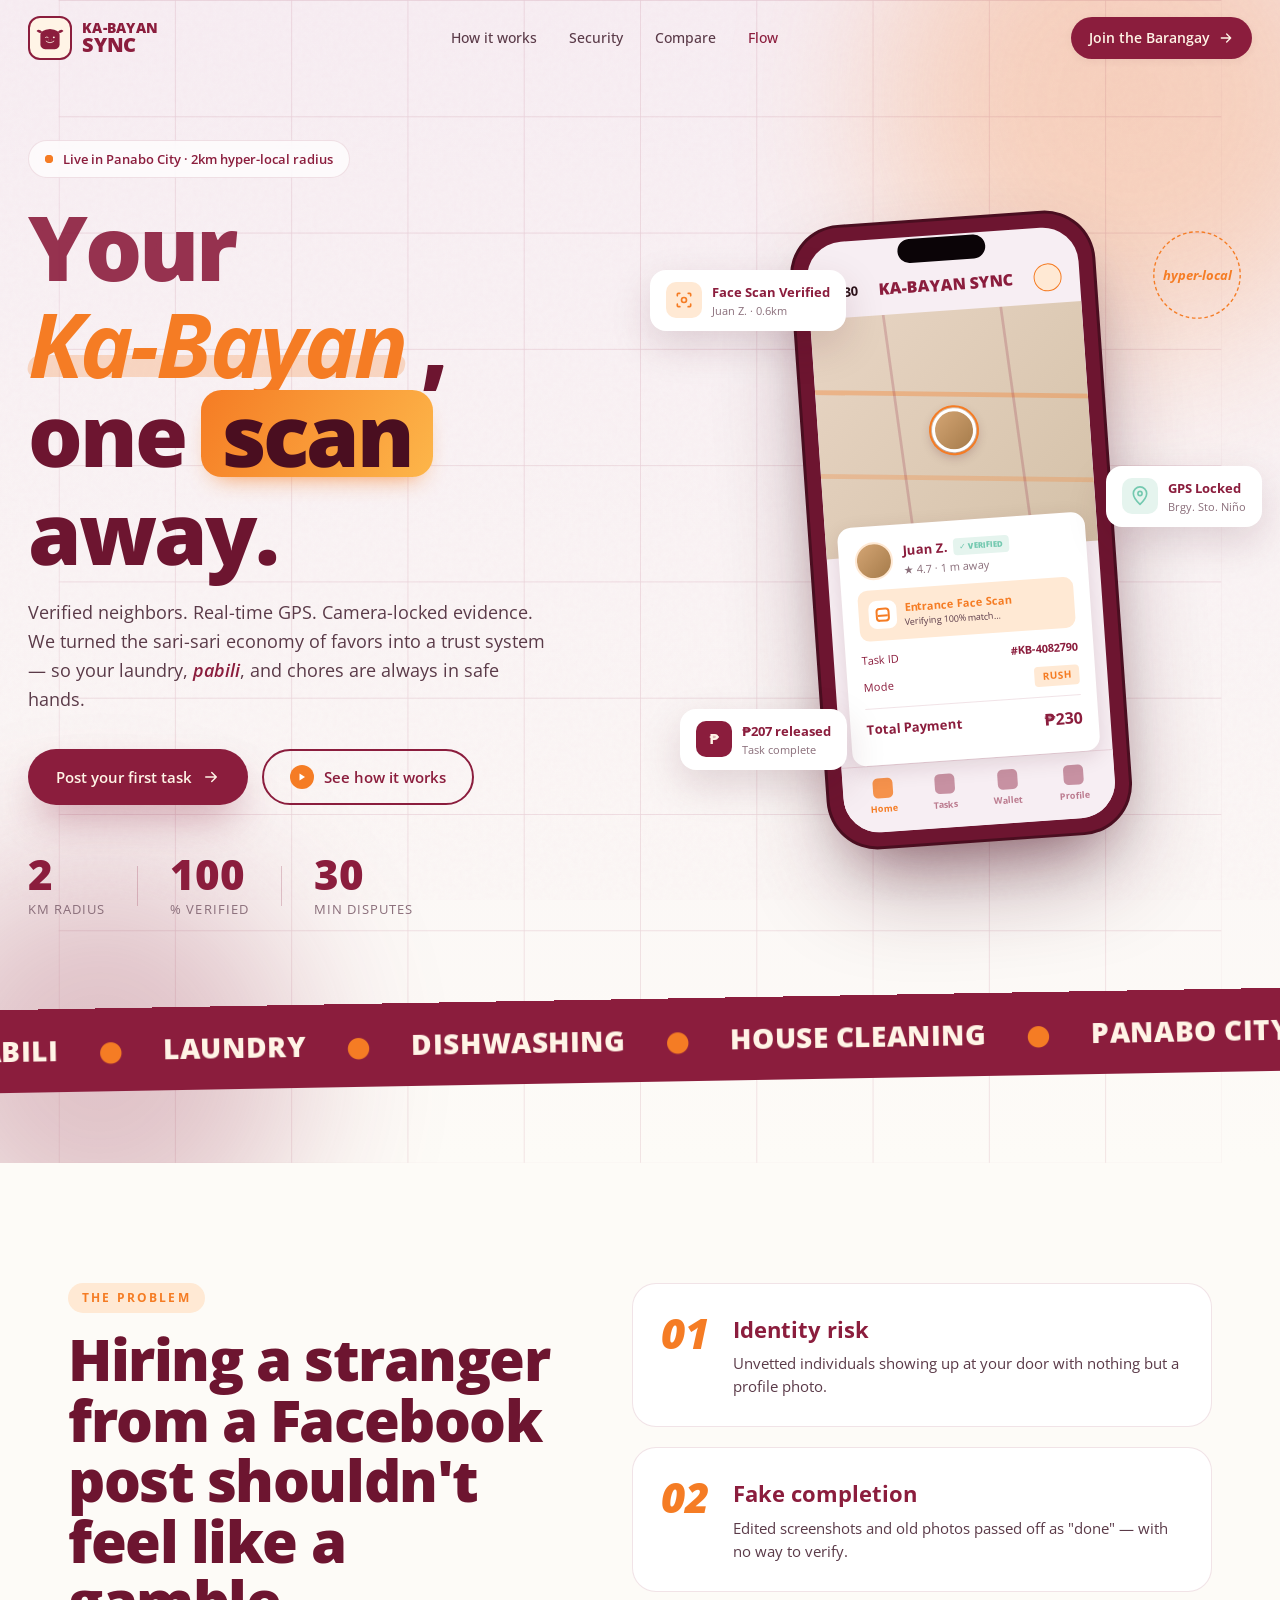
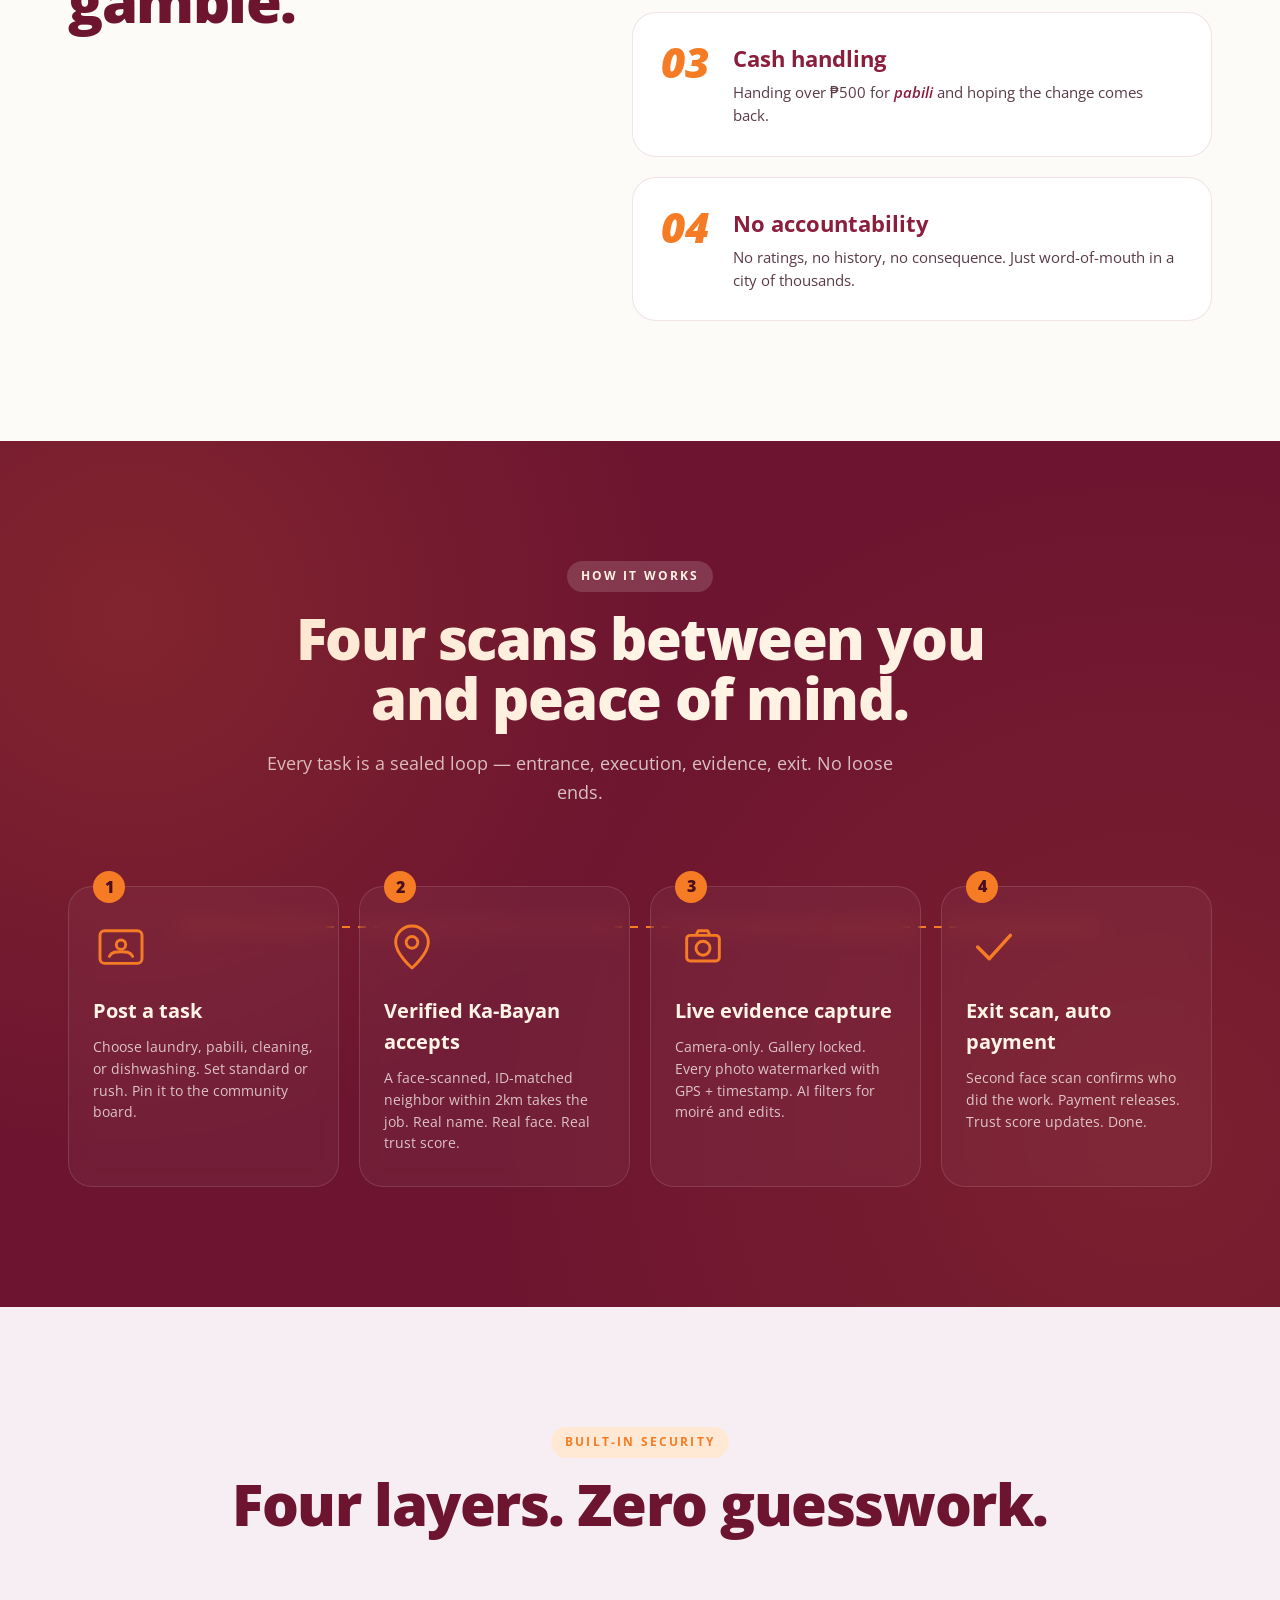
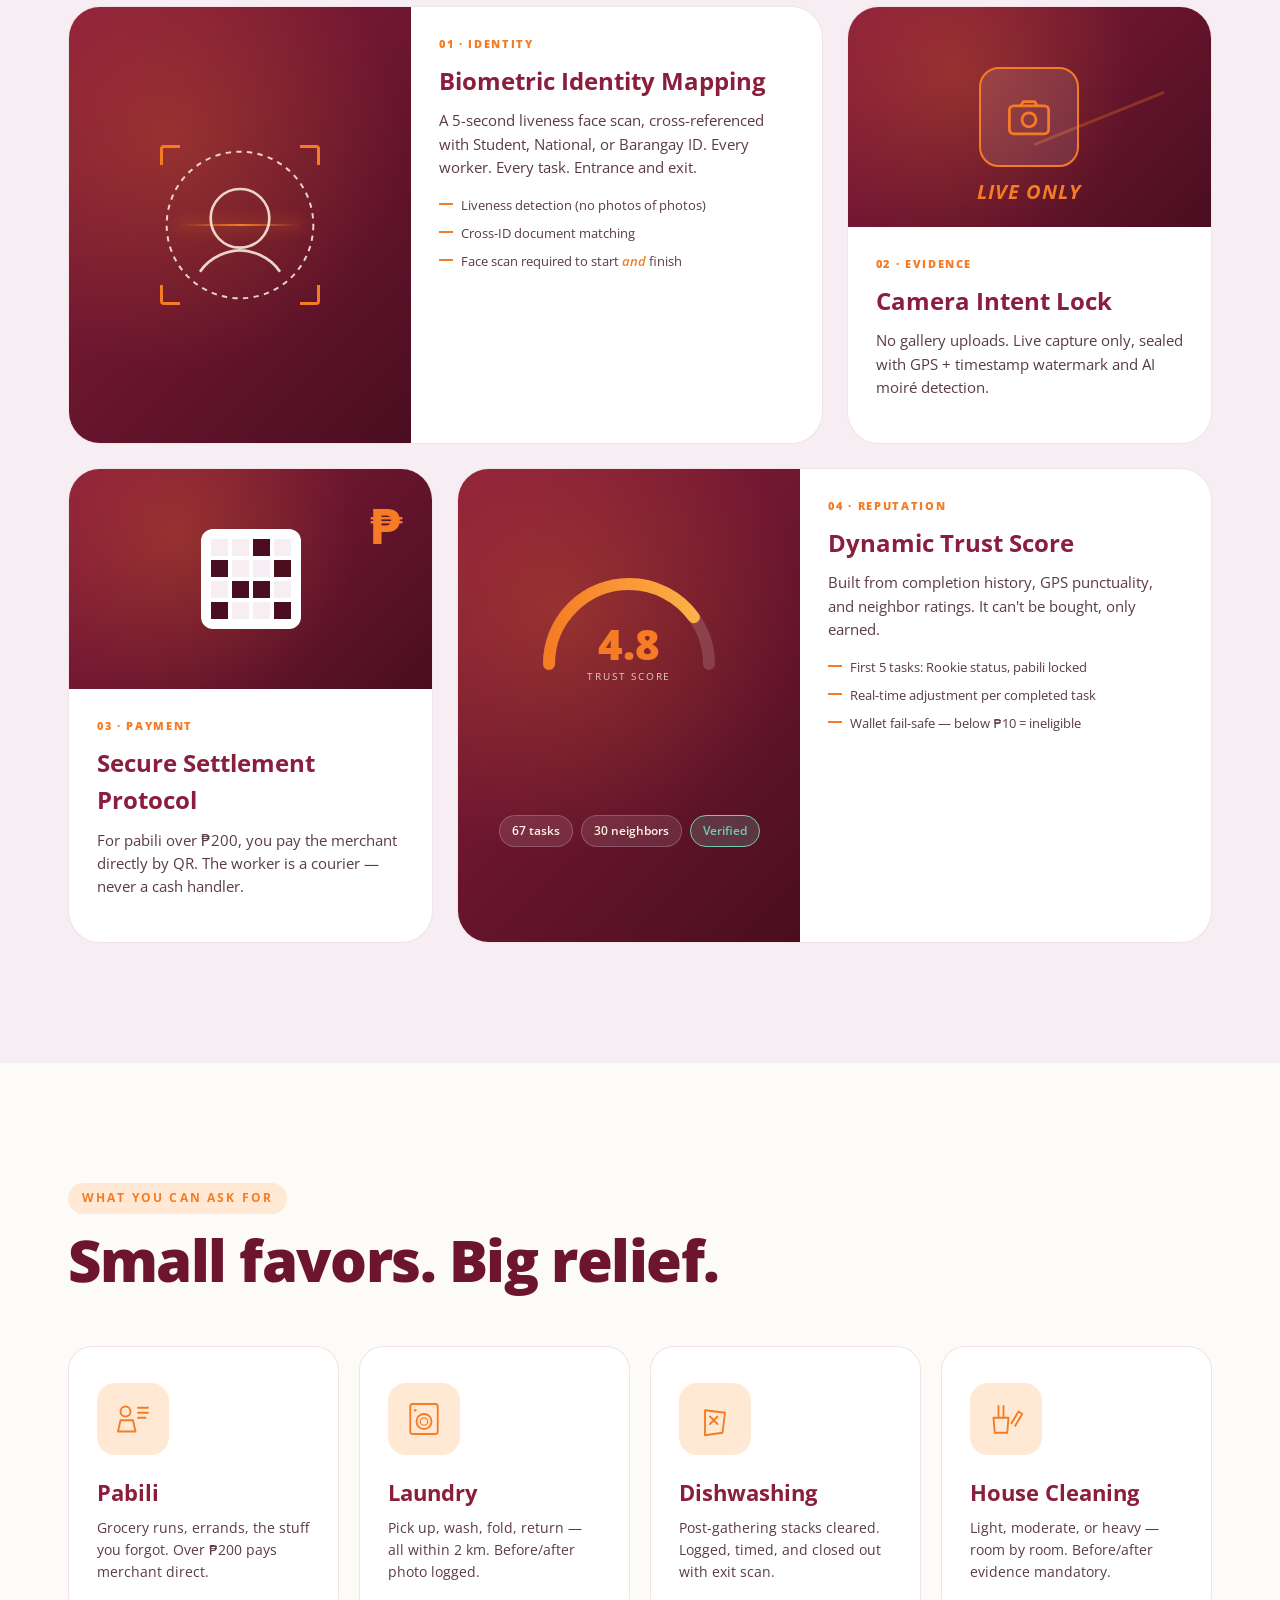
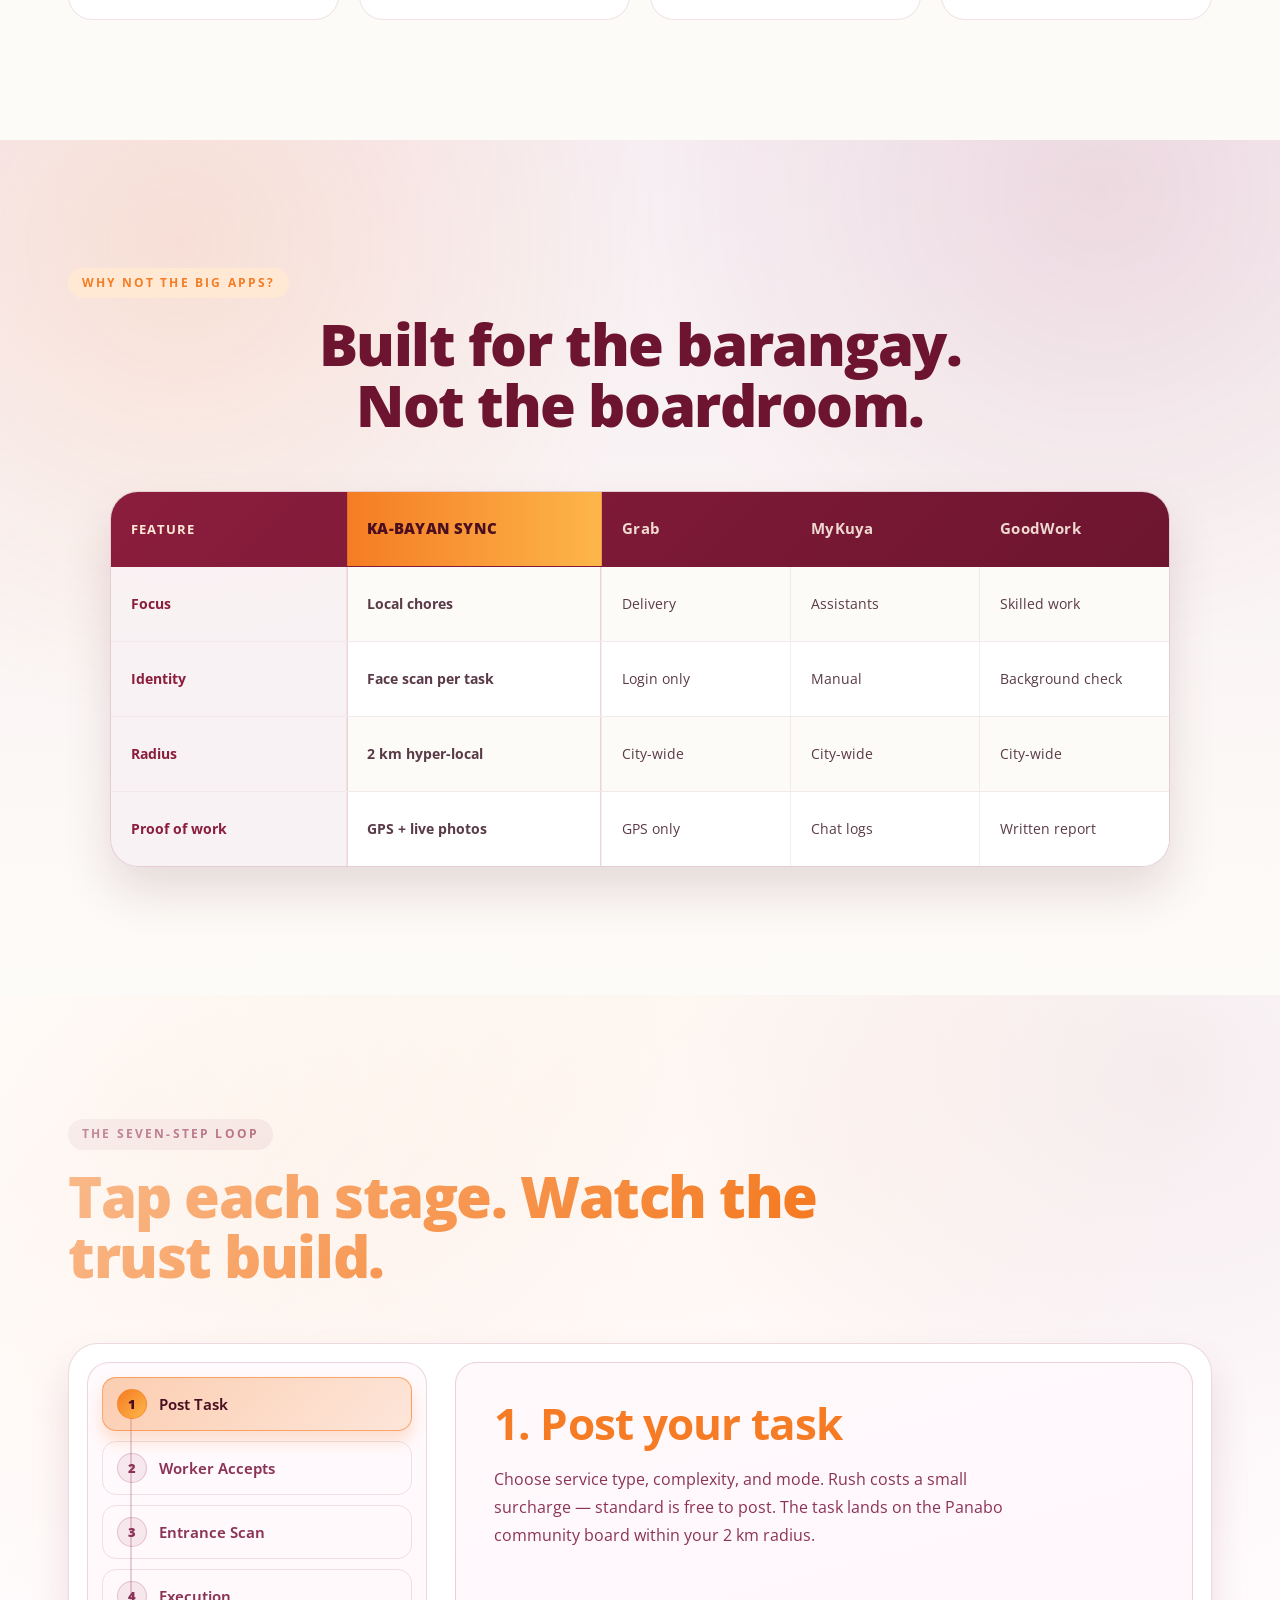
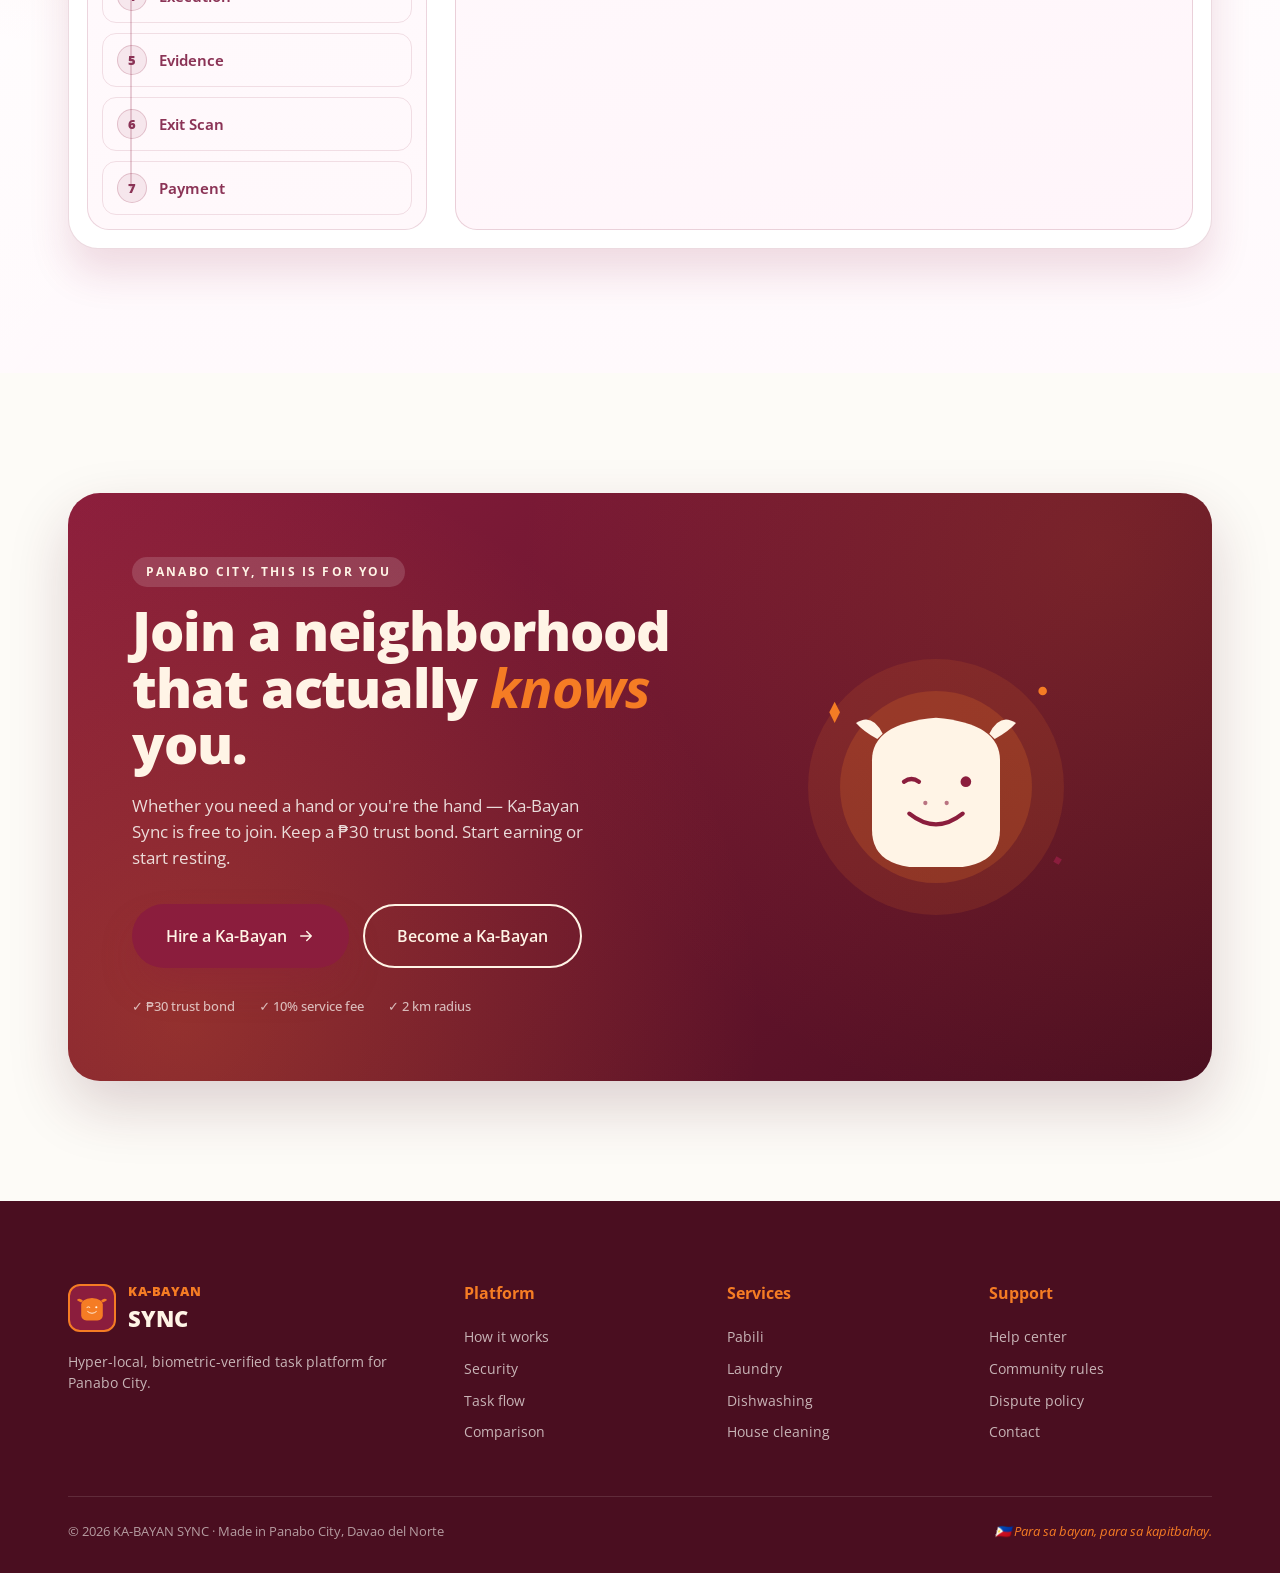
==== commit d80ce43b: "your commit message" ====
--- a/index.html
+++ b/index.html
@@ -6,10 +6,10 @@
 <title>KA-BAYAN SYNC — Your Neighborhood, Synced.</title>
 <meta name="description" content="Hyper-local neighborhood task platform for Panabo City. Biometric-verified workers, GPS tracking, and secure payments. Your trusted Ka-Bayan, one tap away." />
 
-<!-- Fonts: Fraunces (display, editorial) + Plus Jakarta Sans (body, warm geometric) -->
+<!-- Fonts: Open Sans (display + body) -->
 <link rel="preconnect" href="https://fonts.googleapis.com">
 <link rel="preconnect" href="https://fonts.gstatic.com" crossorigin>
-<link href="https://fonts.googleapis.com/css2?family=Fraunces:ital,opsz,wght@0,9..144,400;0,9..144,600;0,9..144,700;0,9..144,900;1,9..144,600&family=Plus+Jakarta+Sans:wght@400;500;600;700;800&display=swap" rel="stylesheet">
+<link href="https://fonts.googleapis.com/css2?family=Open+Sans:wght@400;500;600;700;800&display=swap" rel="stylesheet">
 
 <link rel="stylesheet" href="styles.css" />
 </head>
@@ -88,8 +88,13 @@
       </div>
 
       <h1 class="hero-title">
-        <span class="reveal reveal-1">Your <em>Ka-Bayan</em>,</span>
-        <span class="reveal reveal-2">one scan away.</span>
+        <span class="hero-title-line hero-title-line-top reveal reveal-1">
+          <span class="hero-title-prefix">Your</span>
+          <em>Ka-Bayan</em>,
+        </span>
+        <span class="hero-title-line hero-title-line-bottom reveal reveal-2">
+          one <span class="hero-title-focus">scan</span> away.
+        </span>
       </h1>
 
       <p class="hero-sub reveal reveal-3">
--- a/styles.css
+++ b/styles.css
@@ -27,8 +27,8 @@
   --color-line-strong: rgba(139, 29, 61, 0.22);
 
   /* Type */
-  --font-display: 'Fraunces', Georgia, serif;
-  --font-body: 'Plus Jakarta Sans', system-ui, sans-serif;
+  --font-display: 'Open Sans', system-ui, sans-serif;
+  --font-body: 'Open Sans', system-ui, sans-serif;
 
   /* Radii & shadows */
   --r-sm: 8px;
@@ -259,16 +259,30 @@
 .hero-title {
   font-family: var(--font-display);
   font-weight: 900;
-  font-size: clamp(48px, 7vw, 88px);
-  line-height: 0.95;
-  letter-spacing: -0.03em;
+  font-size: clamp(48px, 7vw, 90px);
+  line-height: 0.9;
+  letter-spacing: -0.032em;
   color: var(--color-burgundy-deep);
-  margin-bottom: 24px;
-}
-.hero-title span { display: block; }
+  margin-bottom: 28px;
+  display: grid;
+  gap: 6px;
+}
+.hero-title-line {
+  display: flex;
+  align-items: baseline;
+  flex-wrap: wrap;
+  gap: 0.18em;
+}
+.hero-title-prefix {
+  color: var(--color-burgundy);
+  opacity: 0.9;
+}
+.hero-title-line-bottom {
+  font-size: 0.96em;
+}
 .hero-title em {
   font-style: italic;
-  font-weight: 600;
+  font-weight: 700;
   color: var(--color-orange);
   font-family: var(--font-display);
   position: relative;
@@ -276,12 +290,22 @@
 .hero-title em::after {
   content: "";
   position: absolute;
-  left: 0; right: 0; bottom: 4px;
-  height: 14px;
-  background: rgba(245, 124, 36, 0.2);
+  left: 0;
+  right: 0;
+  bottom: 0.08em;
+  height: 0.24em;
+  background: rgba(245, 124, 36, 0.24);
   z-index: -1;
-  border-radius: 4px;
-  transform: skewX(-8deg);
+  border-radius: 10px;
+  transform: skewX(-10deg);
+}
+.hero-title-focus {
+  display: inline-block;
+  padding: 0.06em 0.24em;
+  border-radius: 0.24em;
+  background: linear-gradient(120deg, var(--color-orange) 0%, var(--color-orange-soft) 100%);
+  color: var(--color-burgundy-dark);
+  box-shadow: 0 12px 24px -14px rgba(245, 124, 36, 0.9);
 }
 
 .hero-sub {
@@ -1051,153 +1075,266 @@
 /* ============================================
    COMPARE
    ============================================ */
-.compare { padding: 120px 0; background: var(--color-cream); position: relative; z-index: 2; }
-.compare .eyebrow, .compare .section-title { text-align: center; display: block; margin-left: auto; margin-right: auto; }
+.compare {
+  padding: 128px 0;
+  background:
+    radial-gradient(circle at 14% 12%, rgba(245, 124, 36, 0.14), transparent 36%),
+    radial-gradient(circle at 86% 6%, rgba(139, 29, 61, 0.1), transparent 34%),
+    linear-gradient(180deg, var(--color-cream) 0%, var(--color-ivory) 100%);
+  position: relative;
+  z-index: 2;
+}
+.compare .eyebrow,
+.compare .section-title {
+  text-align: center;
+  display: block;
+  margin-left: auto;
+  margin-right: auto;
+}
 .compare .eyebrow { display: inline-block; }
 .compare .section-title { margin-bottom: 56px; max-width: 760px; }
 
 .compare-table {
-  background: white;
-  border-radius: var(--r-xl);
+  background: rgba(255, 255, 255, 0.94);
+  border-radius: 28px;
   overflow: hidden;
-  box-shadow: var(--shadow-md);
-  border: 1px solid var(--color-line);
-  max-width: 1000px; margin: 0 auto;
+  box-shadow: 0 24px 48px rgba(74, 14, 32, 0.13);
+  border: 1px solid var(--color-line-strong);
+  max-width: 1060px;
+  margin: 0 auto;
 }
 .cmp-row {
   display: grid;
-  grid-template-columns: 1.5fr 1.4fr 1fr 1fr 1fr;
-  padding: 18px 24px;
-  border-bottom: 1px solid var(--color-line);
+  grid-template-columns: minmax(170px, 1.25fr) minmax(190px, 1.35fr) repeat(3, minmax(120px, 1fr));
+  align-items: stretch;
+  border-bottom: 1px solid rgba(139, 29, 61, 0.1);
+}
+.cmp-row:last-child { border-bottom: none; }
+.cmp-row > div {
+  display: flex;
   align-items: center;
+  min-height: 74px;
+  padding: 18px 20px;
   font-size: 14px;
 }
-.cmp-row:last-child { border-bottom: none; }
 .cmp-head {
-  background: var(--color-burgundy);
-  color: var(--color-cream-warm);
+  background: linear-gradient(135deg, var(--color-burgundy) 0%, var(--color-burgundy-deep) 100%);
+}
+.cmp-head > div {
+  color: rgba(255, 244, 230, 0.88);
   font-family: var(--font-display);
   font-weight: 700;
-  font-size: 14px;
-  letter-spacing: 0.02em;
+  font-size: 15px;
+  letter-spacing: 0.015em;
+}
+.cmp-head > div:first-child {
+  color: var(--color-orange-tint);
+  text-transform: uppercase;
+  letter-spacing: 0.08em;
+  font-size: 13px;
+}
+.cmp-row:not(.cmp-head) > div {
+  color: var(--color-ink-soft);
+  border-right: 1px solid rgba(139, 29, 61, 0.08);
+  background: rgba(255, 255, 255, 0.92);
+}
+.cmp-row:not(.cmp-head) > div:last-child { border-right: none; }
+.cmp-row:not(.cmp-head):nth-child(even) > div { background: rgba(253, 251, 247, 0.92); }
+.cmp-row:not(.cmp-head):hover > div { background: rgba(139, 29, 61, 0.035); }
+.cmp-row:not(.cmp-head) > div:first-child {
+  color: var(--color-burgundy);
+  font-weight: 700;
+  background: rgba(139, 29, 61, 0.055);
 }
 .cmp-us {
-  background: var(--color-orange-tint);
   color: var(--color-burgundy-deep);
   font-weight: 700;
+  background: linear-gradient(90deg, rgba(245, 124, 36, 0.2), rgba(253, 182, 74, 0.16));
+  box-shadow: inset 1px 0 0 rgba(139, 29, 61, 0.18), inset -1px 0 0 rgba(139, 29, 61, 0.18);
 }
 .cmp-head .cmp-us {
-  background: var(--color-orange);
+  background: linear-gradient(90deg, var(--color-orange) 0%, var(--color-orange-soft) 100%);
   color: var(--color-burgundy-dark);
-  padding: 8px 12px;
-  border-radius: var(--r-sm);
-  display: inline-block;
-}
-.cmp-row:not(.cmp-head) > div {
-  color: var(--color-ink-soft);
-  padding: 8px 12px;
-}
-.cmp-row:not(.cmp-head) > div:first-child { color: var(--color-burgundy); font-weight: 600; }
+  font-weight: 800;
+}
+
 
 /* ============================================
    FLOW (interactive tabs)
    ============================================ */
 .flow {
-  padding: 120px 0;
-  background: var(--color-burgundy-deep);
-  color: var(--color-cream-warm);
-  position: relative; z-index: 2;
+  padding: 124px 0;
+  background:
+    radial-gradient(circle at 10% 12%, rgba(245, 124, 36, 0.12), transparent 38%),
+    radial-gradient(circle at 92% 8%, rgba(139, 29, 61, 0.08), transparent 34%),
+    linear-gradient(180deg, #ffffff 0%, #fff9fc 100%);
+  color: var(--color-burgundy);
+  position: relative;
+  z-index: 2;
   overflow: hidden;
 }
 .flow::before {
   content: "";
-  position: absolute; inset: 0;
-  background-image: radial-gradient(circle at 50% 0%, rgba(245,124,36,0.15) 0%, transparent 50%);
+  position: absolute;
+  inset: 0;
+  background:
+    linear-gradient(130deg, rgba(255, 255, 255, 0.6) 0%, transparent 46%),
+    radial-gradient(circle at 50% 0%, rgba(245, 124, 36, 0.08) 0%, transparent 52%);
   pointer-events: none;
 }
-.flow .section-title { color: var(--color-cream-warm); max-width: 780px; }
+.flow .section-title { color: var(--color-orange); max-width: 820px; }
+.flow .eyebrow-light { background: rgba(139, 29, 61, 0.1); color: var(--color-burgundy); }
 .flow > .container > .eyebrow + .section-title { margin-bottom: 56px; }
 
 .flow-wrap {
-  background: rgba(255,255,255,0.04);
-  backdrop-filter: blur(10px);
-  border: 1px solid rgba(253,251,247,0.1);
-  border-radius: var(--r-xl);
-  padding: 40px;
+  position: relative;
   display: grid;
-  grid-template-columns: 1fr 1.4fr;
-  gap: 40px;
-  align-items: start;
-  position: relative;
+  grid-template-columns: minmax(280px, 340px) minmax(0, 1fr);
+  gap: 28px;
+  align-items: stretch;
+  padding: 18px;
+  border-radius: 30px;
+  background: #ffffff;
+  border: 1px solid rgba(139, 29, 61, 0.16);
+  box-shadow: 0 24px 40px rgba(139, 29, 61, 0.14);
 }
 
 .flow-steps {
-  display: flex; flex-direction: column;
-  gap: 4px;
-  position: relative;
+  --flow-steps-pad: 14px;
+  --flow-step-pad-x: 14px;
+  --flow-step-min-h: 54px;
+  --flow-dot-size: 30px;
+  --flow-progress-left: calc(var(--flow-steps-pad) + var(--flow-step-pad-x) + (var(--flow-dot-size) / 2));
+  --flow-progress-top: calc(var(--flow-steps-pad) + (var(--flow-step-min-h) / 2));
+  --flow-progress-bottom: calc(var(--flow-steps-pad) + (var(--flow-step-min-h) / 2));
+  position: relative;
+  display: flex;
+  flex-direction: column;
+  gap: 10px;
+  padding: var(--flow-steps-pad);
+  border-radius: 22px;
+  border: 1px solid rgba(139, 29, 61, 0.16);
+  background: linear-gradient(180deg, #fffafd 0%, #fff8fb 100%);
 }
 .flow-step {
-  display: flex; align-items: center; gap: 14px;
-  padding: 14px 16px;
-  border-radius: var(--r-md);
+  position: relative;
+  z-index: 2;
+  display: flex;
+  align-items: center;
+  gap: 12px;
+  width: 100%;
+  min-height: var(--flow-step-min-h);
+  padding: 10px var(--flow-step-pad-x);
+  border-radius: 14px;
+  border: 1px solid rgba(139, 29, 61, 0.12);
   text-align: left;
-  transition: all 0.3s var(--ease-out);
-  color: rgba(253,251,247,0.65);
-  position: relative;
-  z-index: 2;
-}
-.flow-step:hover { background: rgba(255,255,255,0.04); color: var(--color-cream-warm); }
-.flow-step.active { background: rgba(245,124,36,0.15); color: var(--color-cream-warm); }
+  color: #8b3356;
+  transition:
+    background-color 0.28s var(--ease-out),
+    color 0.28s var(--ease-out),
+    border-color 0.28s var(--ease-out),
+    transform 0.28s var(--ease-out),
+    box-shadow 0.28s var(--ease-out);
+}
+.flow-step:hover {
+  color: var(--color-burgundy);
+  border-color: rgba(139, 29, 61, 0.26);
+  background: rgba(139, 29, 61, 0.05);
+}
+.flow-step.active {
+  color: var(--color-burgundy-dark);
+  background: linear-gradient(135deg, rgba(245, 124, 36, 0.35), rgba(245, 124, 36, 0.16));
+  border-color: rgba(245, 124, 36, 0.6);
+  box-shadow: 0 10px 16px rgba(245, 124, 36, 0.22);
+}
 .flow-dot {
-  width: 32px; height: 32px;
-  background: rgba(255,255,255,0.1);
+  width: var(--flow-dot-size);
+  height: var(--flow-dot-size);
+  flex-shrink: 0;
   border-radius: 50%;
-  display: grid; place-items: center;
+  display: grid;
+  place-items: center;
   font-family: var(--font-display);
   font-weight: 800;
-  font-size: 14px;
-  flex-shrink: 0;
-  transition: all 0.3s var(--ease-out);
-}
-.flow-step.active .flow-dot { background: var(--color-orange); color: var(--color-burgundy-dark); }
-.flow-label { font-size: 15px; font-weight: 600; }
+  font-size: 13px;
+  color: #8b3356;
+  background: rgba(139, 29, 61, 0.08);
+  border: 1px solid rgba(139, 29, 61, 0.2);
+  transition: all 0.28s var(--ease-out);
+}
+.flow-step.completed {
+  color: #8b3356;
+  border-color: rgba(245, 124, 36, 0.28);
+  background: linear-gradient(135deg, rgba(245, 124, 36, 0.18), rgba(245, 124, 36, 0.08));
+}
+.flow-step.completed .flow-dot {
+  color: #8a2a50;
+  background: rgba(245, 124, 36, 0.28);
+  border-color: rgba(245, 124, 36, 0.5);
+}
+.flow-step.active .flow-dot {
+  color: var(--color-burgundy-dark);
+  background: linear-gradient(135deg, var(--color-orange), var(--color-orange-soft));
+  border-color: rgba(245, 124, 36, 0.62);
+}
+.flow-label { font-size: 15px; font-weight: 650; line-height: 1.2; }
 .flow-progress {
   position: absolute;
-  left: 31px; top: 16px; bottom: 16px;
+  left: var(--flow-progress-left);
+  top: var(--flow-progress-top);
+  bottom: var(--flow-progress-bottom);
   width: 2px;
-  background: rgba(255,255,255,0.08);
+  border-radius: var(--r-full);
+  background: rgba(139, 29, 61, 0.2);
+  overflow: hidden;
   z-index: 1;
+  transform: translateX(-50%);
 }
 .flow-progress-fill {
   width: 100%;
-  background: var(--color-orange);
   height: 0%;
-  transition: height 0.5s var(--ease-out);
-}
-
-.flow-panels { position: relative; min-height: 240px; padding: 8px; }
+  background: linear-gradient(180deg, var(--color-orange-soft) 0%, var(--color-orange) 100%);
+  transition: height 0.45s var(--ease-out);
+}
+
+.flow-panels {
+  position: relative;
+  min-height: 352px;
+  padding: 36px 38px;
+  border-radius: 22px;
+  border: 1px solid rgba(139, 29, 61, 0.18);
+  background: linear-gradient(165deg, #fff9fc, #fff5fa);
+  box-shadow: inset 0 1px 0 rgba(255, 255, 255, 0.75);
+}
 .flow-panel {
   opacity: 0;
-  transform: translateY(20px);
+  transform: translateY(16px);
   position: absolute;
-  inset: 8px;
+  inset: 36px 38px;
   pointer-events: none;
-  transition: opacity 0.5s var(--ease-out), transform 0.5s var(--ease-out);
-}
-.flow-panel.active { opacity: 1; transform: translateY(0); position: relative; pointer-events: auto; }
+  transition: opacity 0.45s var(--ease-out), transform 0.45s var(--ease-out);
+}
+.flow-panel.active {
+  opacity: 1;
+  transform: translateY(0);
+  position: relative;
+  inset: auto;
+  pointer-events: auto;
+}
 .flow-panel h3 {
   font-family: var(--font-display);
   font-weight: 700;
-  font-size: clamp(26px, 3vw, 38px);
-  margin-bottom: 20px;
+  font-size: clamp(28px, 3.4vw, 46px);
+  line-height: 1.12;
+  letter-spacing: -0.02em;
+  margin-bottom: 18px;
   color: var(--color-orange);
-  letter-spacing: -0.02em;
 }
 .flow-panel p {
-  font-size: 17px;
-  color: rgba(253,251,247,0.85);
+  font-size: clamp(16px, 1.28vw, 21px);
+  color: #8b3356;
   line-height: 1.7;
-  max-width: 540px;
+  max-width: 58ch;
 }
 .flow-panel strong { color: var(--color-orange); font-weight: 700; }
 
@@ -1343,8 +1480,16 @@
   .feat-grid { grid-template-columns: repeat(2, 1fr); }
   .feat-card-wide { grid-column: span 2; }
   .service-grid { grid-template-columns: repeat(2, 1fr); }
-  .flow-wrap { grid-template-columns: 1fr; gap: 30px; padding: 28px; }
-  .flow-panels { min-height: auto; }
+  .flow-wrap { grid-template-columns: 1fr; gap: 20px; padding: 16px; }
+  .flow-steps {
+    --flow-steps-pad: 12px;
+    --flow-step-pad-x: 14px;
+    --flow-step-min-h: 54px;
+    --flow-dot-size: 30px;
+    padding: var(--flow-steps-pad);
+  }
+  .flow-panels { min-height: 290px; padding: 30px 28px; }
+  .flow-panel { inset: 30px 28px; }
   .cta-card { grid-template-columns: 1fr; padding: 48px 36px; }
   .cta-visual { order: -1; }
   .footer-grid { grid-template-columns: 1fr 1fr; }
@@ -1356,7 +1501,7 @@
   .nav-cta { padding: 10px; }
   .nav-cta svg { width: 18px; height: 18px; }
   .hero { padding: 110px 0 60px; }
-  .hero-title { font-size: 46px; }
+  .hero-title { font-size: 46px; line-height: 0.94; gap: 4px; }
   .hero-visual { height: 540px; }
   .phone { transform: rotate(-2deg) scale(0.9); }
   .hero-stats { gap: 18px; flex-wrap: wrap; }
@@ -1376,23 +1521,70 @@
   .service-card { padding: 24px 20px; }
   .service-ico { width: 56px; height: 56px; }
 
-  .cmp-row { grid-template-columns: 1fr; padding: 12px; gap: 6px; }
+  .compare-table {
+    background: transparent;
+    border: none;
+    box-shadow: none;
+    display: grid;
+    gap: 14px;
+  }
   .cmp-head { display: none; }
-  .cmp-row:not(.cmp-head) > div {
-    display: flex; justify-content: space-between; align-items: center;
-    padding: 6px 10px; border-radius: 6px;
+  .cmp-row {
+    grid-template-columns: 1fr;
+    gap: 8px;
+    padding: 14px;
+    border: 1px solid rgba(139, 29, 61, 0.14);
+    border-radius: 16px;
+    background: rgba(255, 255, 255, 0.95);
+    box-shadow: var(--shadow-sm);
   }
+  .cmp-row > div {
+    min-height: auto;
+    padding: 9px 12px;
+    border-radius: 10px;
+    border-right: none;
+    justify-content: space-between;
+    gap: 16px;
+  }
+  .cmp-row:not(.cmp-head):nth-child(even) > div,
+  .cmp-row:not(.cmp-head):hover > div { background: rgba(255, 255, 255, 0.96); }
   .cmp-row:not(.cmp-head) > div::before {
     content: attr(data-label);
-    font-size: 11px; font-weight: 700; color: var(--color-ink-mute);
-    text-transform: uppercase; letter-spacing: 0.1em;
+    font-size: 11px;
+    font-weight: 700;
+    color: var(--color-ink-mute);
+    text-transform: uppercase;
+    letter-spacing: 0.08em;
+    flex-shrink: 0;
   }
-  .cmp-row:not(.cmp-head) > div:first-child { border-bottom: 1px solid var(--color-line); padding-bottom: 10px; margin-bottom: 4px; }
+  .cmp-row:not(.cmp-head) > div:first-child {
+    color: var(--color-burgundy);
+    border: 1px solid rgba(139, 29, 61, 0.12);
+    background: rgba(139, 29, 61, 0.06);
+    margin-bottom: 2px;
+  }
   .cmp-row:not(.cmp-head) > div:first-child::before { display: none; }
-  .cmp-us { background: var(--color-orange-tint); }
-
-  .flow-label { font-size: 13px; }
-  .flow-dot { width: 28px; height: 28px; font-size: 12px; }
+  .cmp-us {
+    background: linear-gradient(90deg, rgba(245, 124, 36, 0.18), rgba(253, 182, 74, 0.14));
+    box-shadow: none;
+  }
+
+  .flow-wrap { border-radius: 24px; }
+  .flow-steps {
+    --flow-steps-pad: 12px;
+    --flow-step-pad-x: 12px;
+    --flow-step-min-h: 48px;
+    --flow-dot-size: 28px;
+    gap: 8px;
+    padding: var(--flow-steps-pad);
+  }
+  .flow-step { min-height: var(--flow-step-min-h); padding: 9px var(--flow-step-pad-x); }
+  .flow-label { font-size: 14px; }
+  .flow-dot { width: var(--flow-dot-size); height: var(--flow-dot-size); font-size: 12px; }
+  .flow-panels { min-height: 252px; padding: 24px 20px; }
+  .flow-panel { inset: 24px 20px; }
+  .flow-panel h3 { margin-bottom: 14px; }
+  .flow-panel p { font-size: 16px; }
 
   .cta-card { padding: 36px 24px; }
   .cta-buttons { flex-direction: column; }
@@ -1405,7 +1597,7 @@
 
 @media (max-width: 480px) {
   .container, .hero-inner, .nav-inner { padding-left: 20px; padding-right: 20px; }
-  .hero-title { font-size: 40px; }
+  .hero-title { font-size: 40px; line-height: 0.96; }
   .hero-sub { font-size: 16px; }
   .section-title { font-size: 32px; }
   .prob-card { padding: 20px; gap: 16px; }
@@ -1414,6 +1606,26 @@
   .float-card-1 { left: 0; }
   .float-card-3 { left: -10px; }
   .sticker { display: none; }
+
+  .cmp-row { padding: 12px; }
+  .cmp-row > div { padding: 9px 10px; }
+  .cmp-row:not(.cmp-head) > div::before { font-size: 10px; letter-spacing: 0.09em; }
+
+  .flow-wrap { padding: 12px; }
+  .flow-steps {
+    --flow-steps-pad: 10px;
+    --flow-step-pad-x: 10px;
+    --flow-step-min-h: 44px;
+    --flow-dot-size: 26px;
+    padding: var(--flow-steps-pad);
+  }
+  .flow-step { min-height: var(--flow-step-min-h); gap: 10px; }
+  .flow-dot { width: var(--flow-dot-size); height: var(--flow-dot-size); font-size: 11px; }
+  .flow-label { font-size: 13px; }
+  .flow-panels { min-height: 230px; padding: 20px 16px; }
+  .flow-panel { inset: 20px 16px; }
+  .flow-panel h3 { font-size: clamp(24px, 8vw, 32px); }
+  .flow-panel p { font-size: 15px; line-height: 1.65; }
 }
 
 /* Reduce motion */
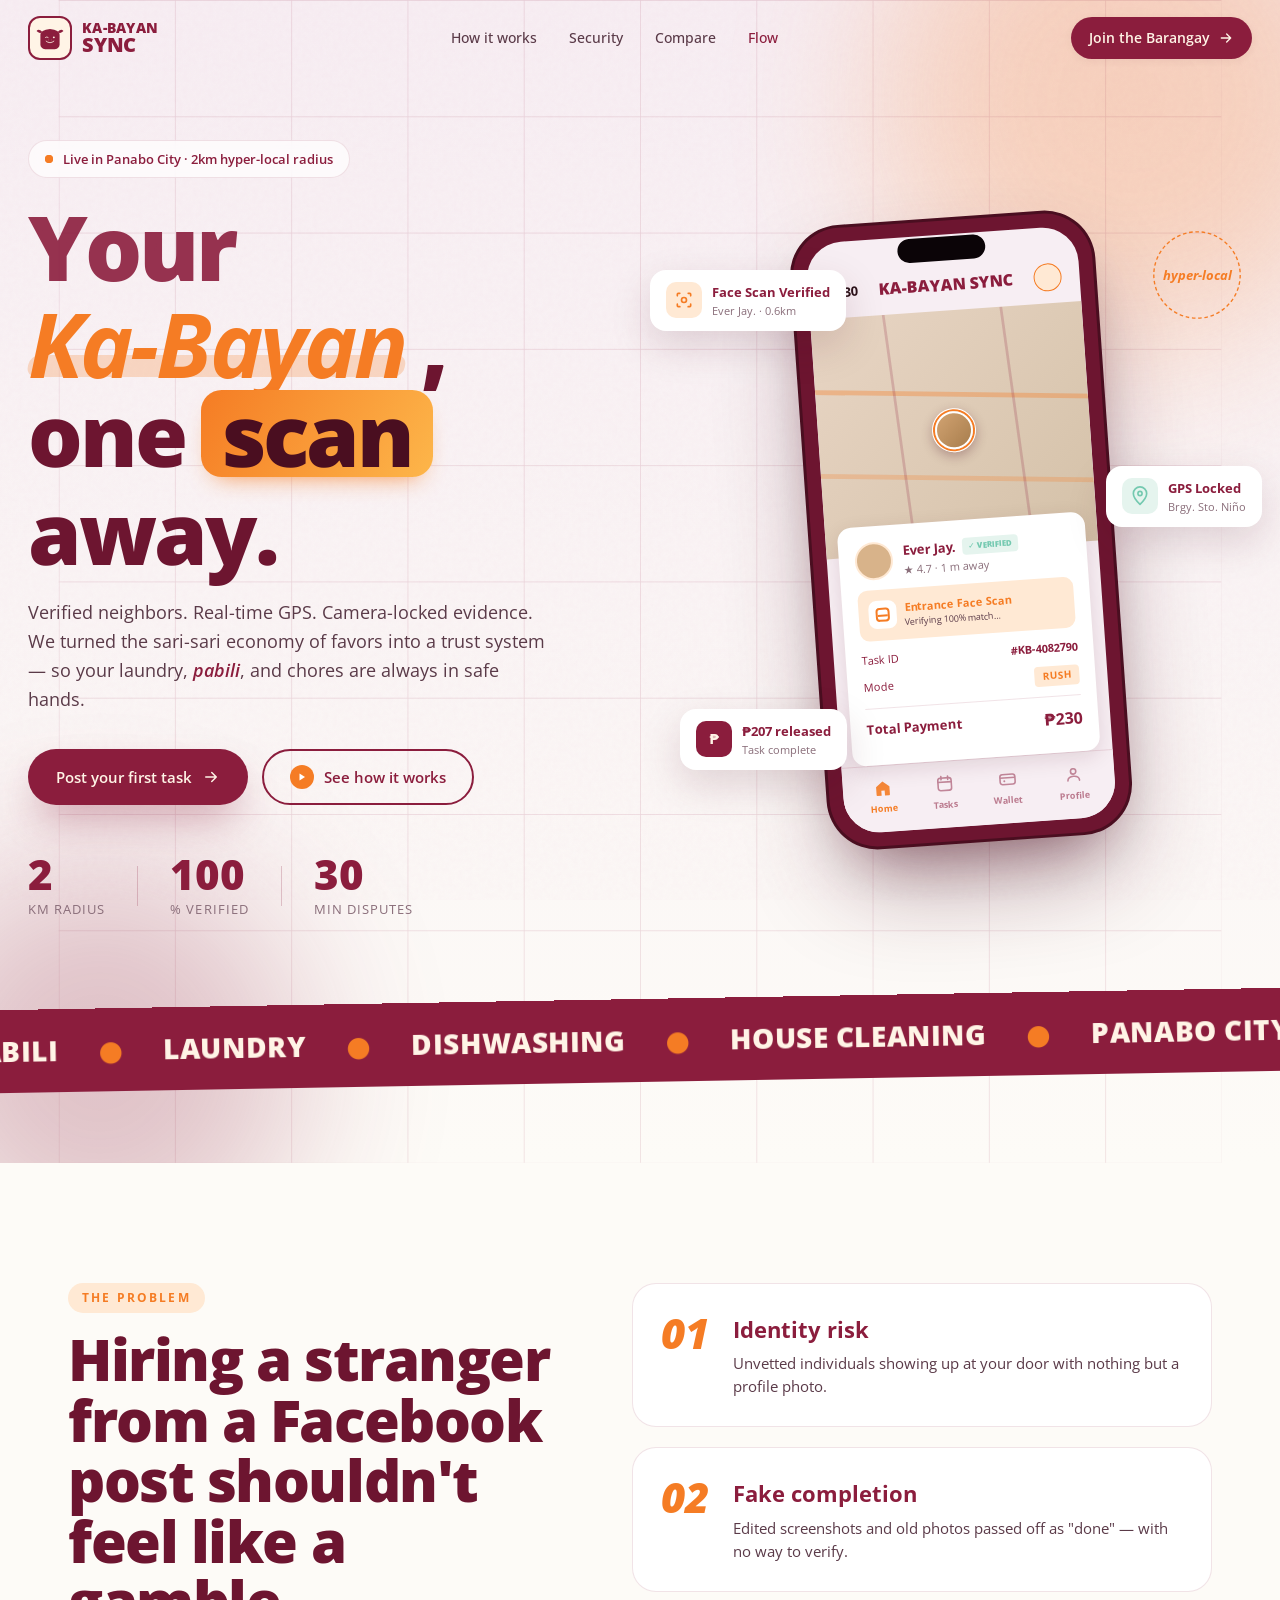
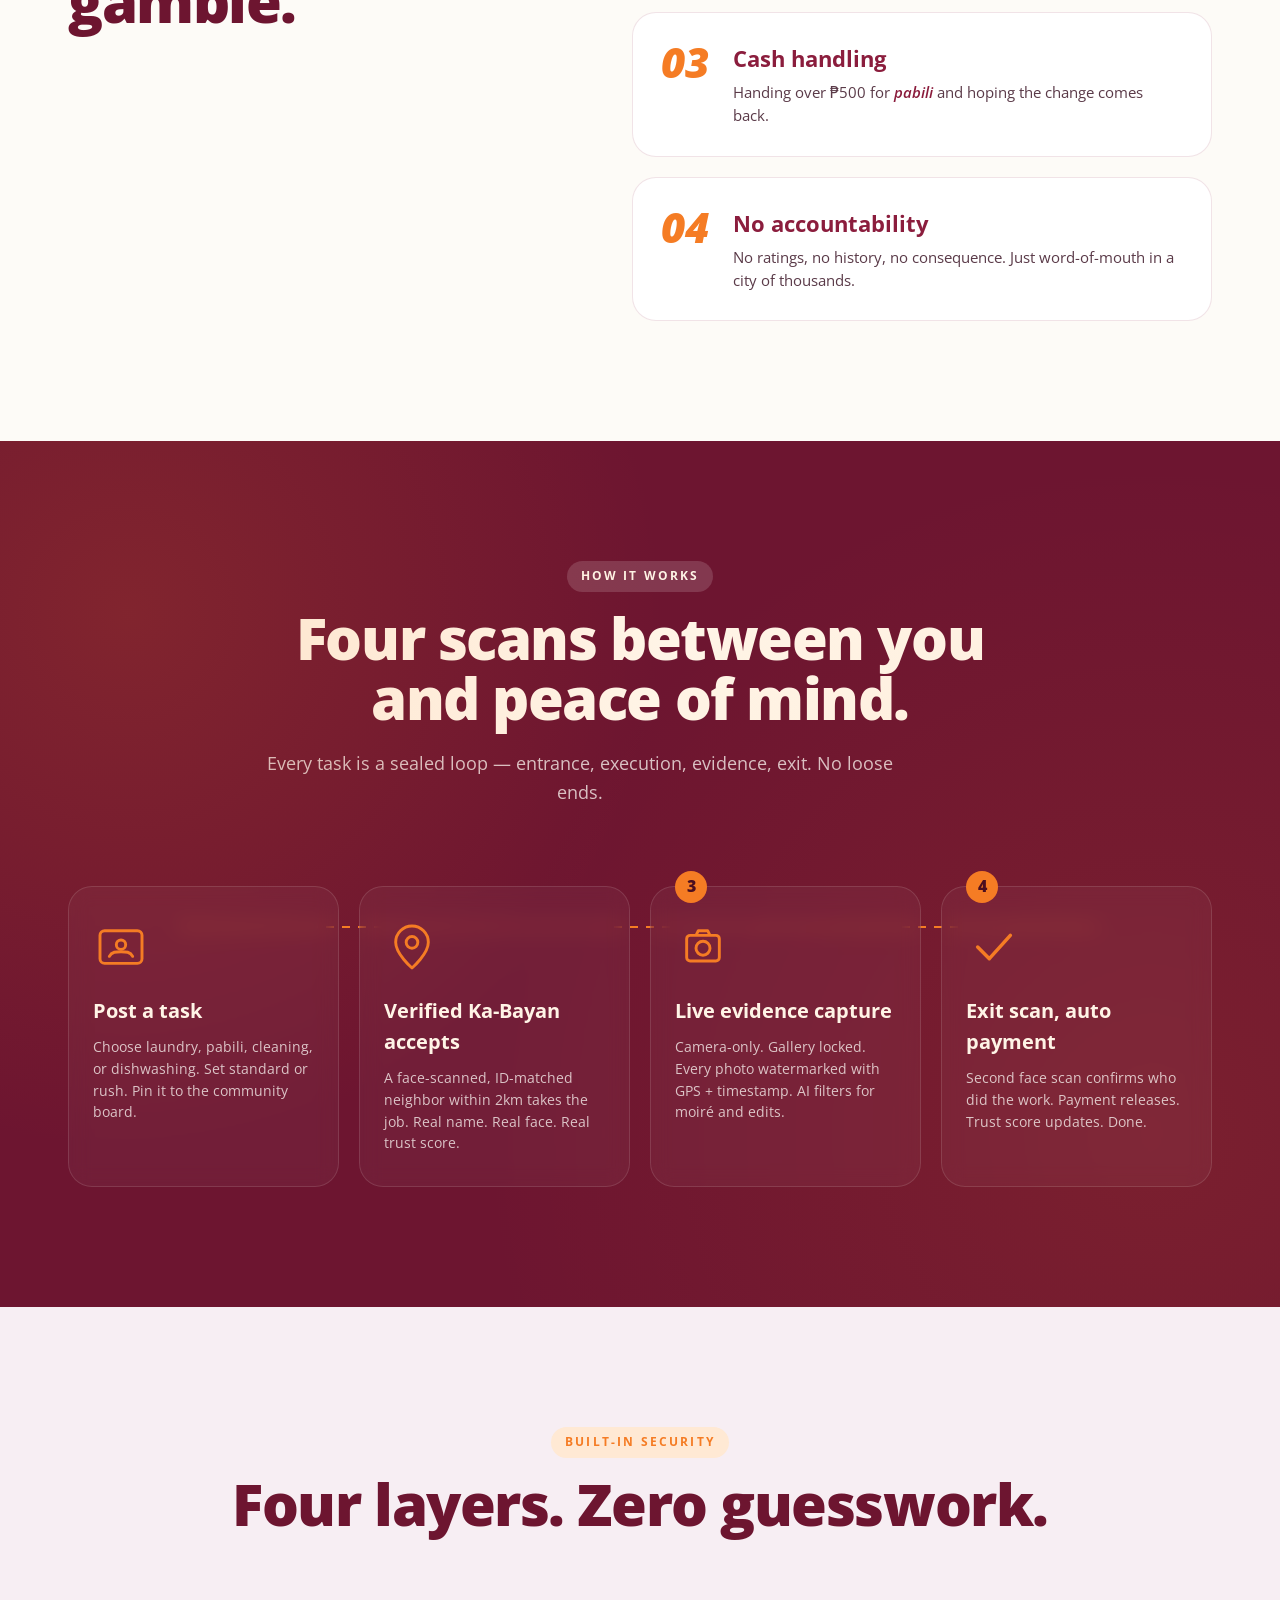
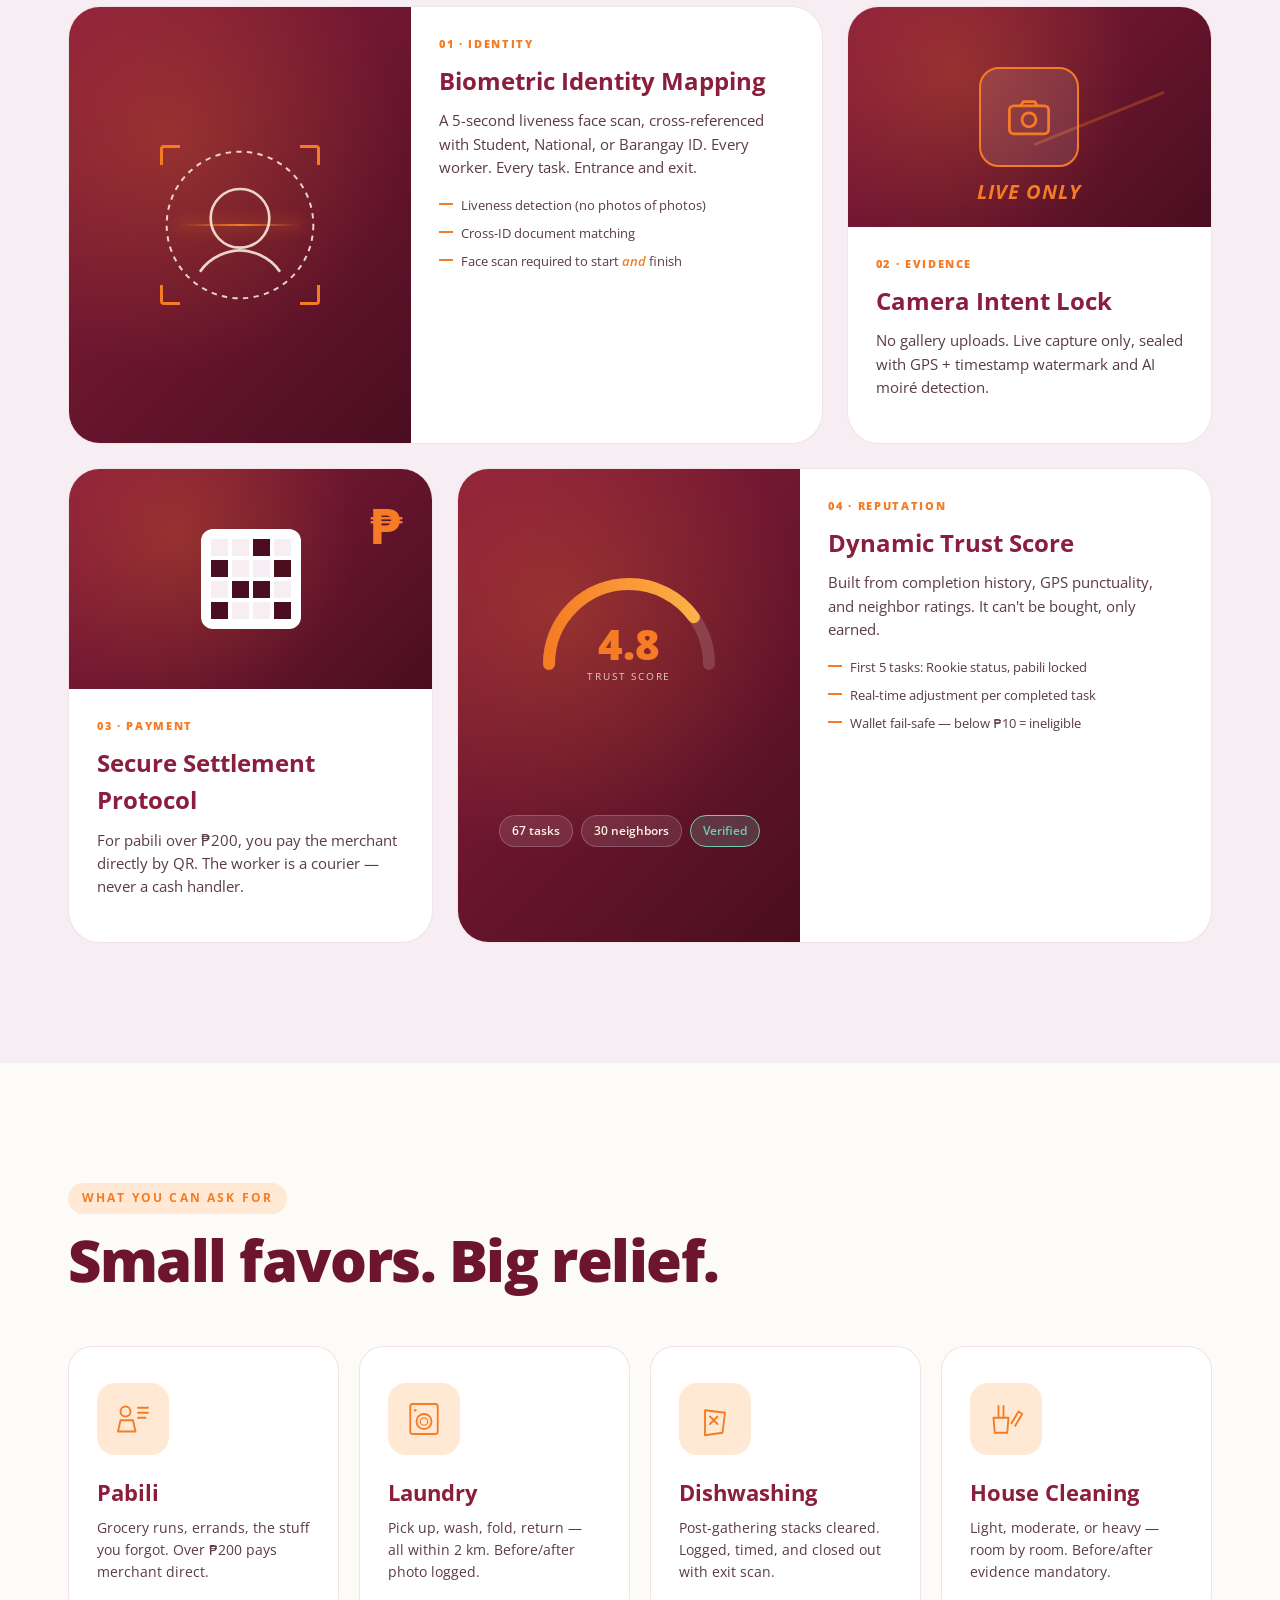
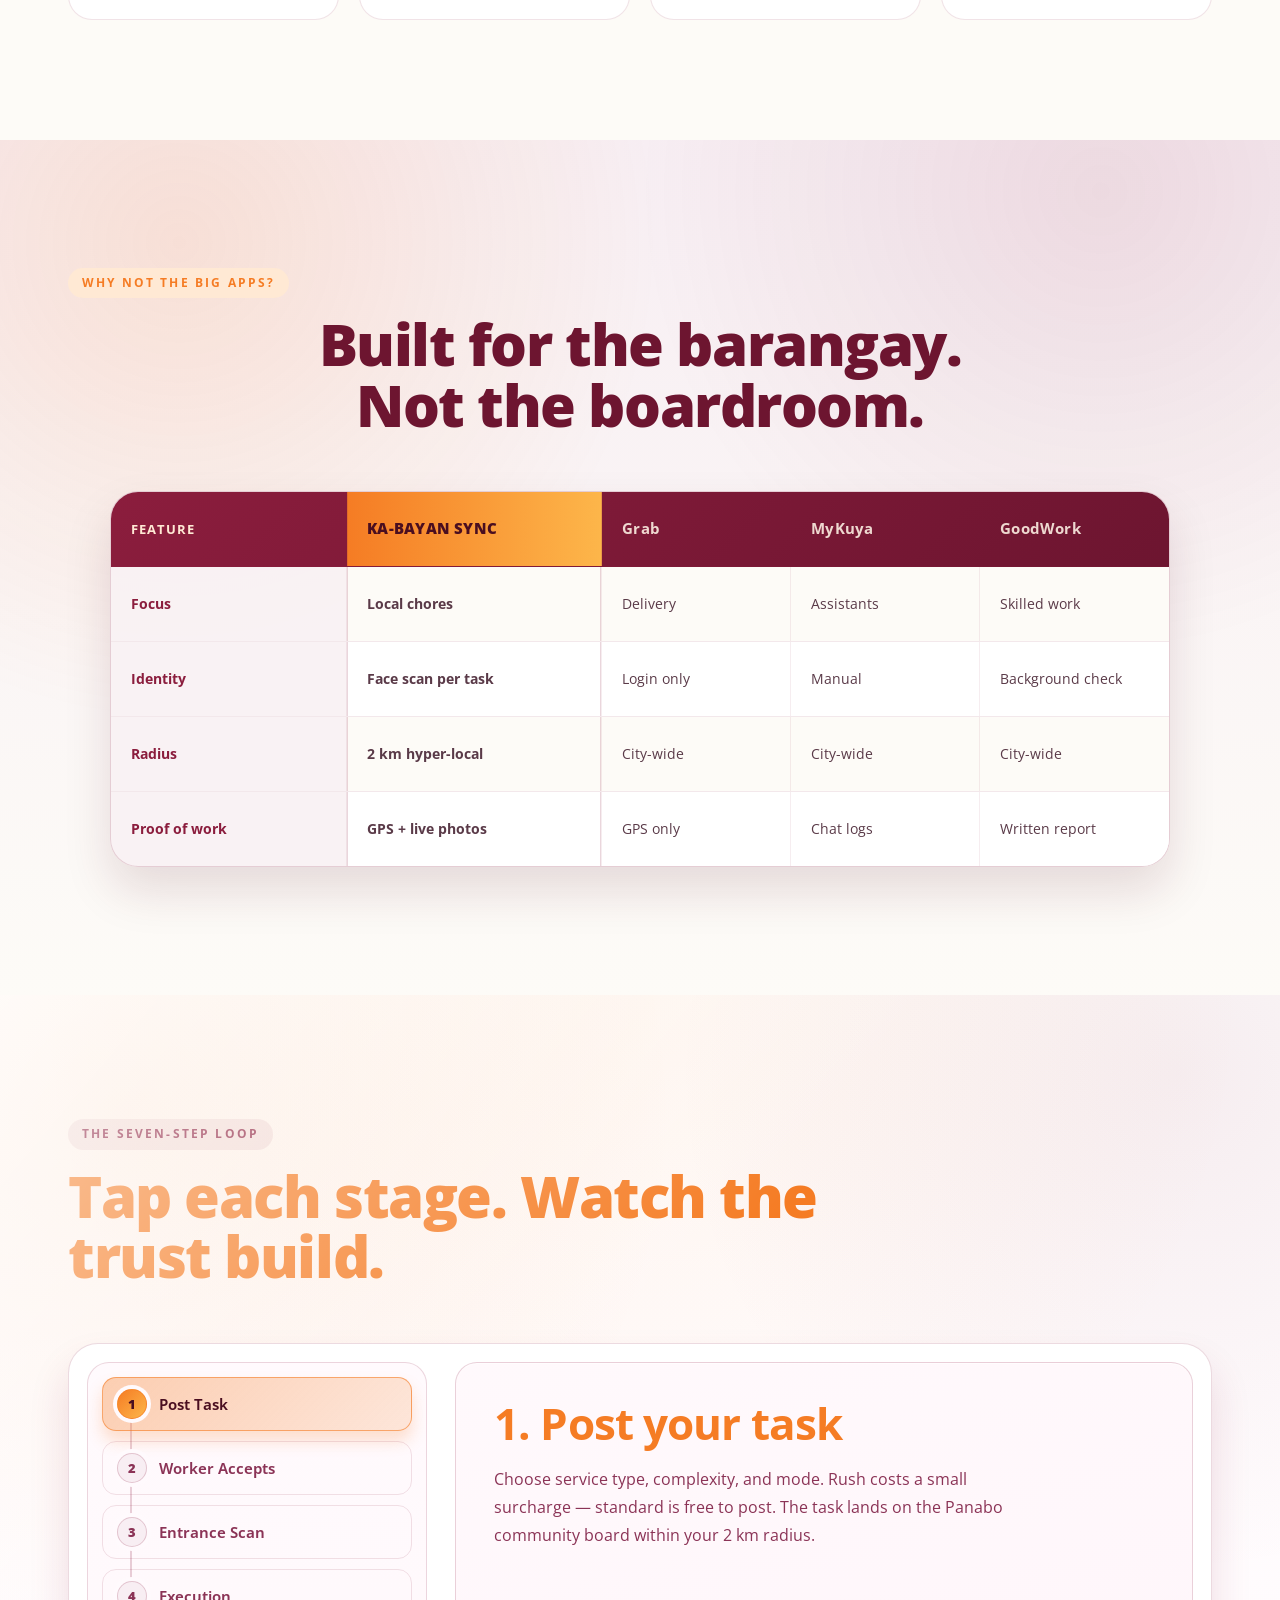
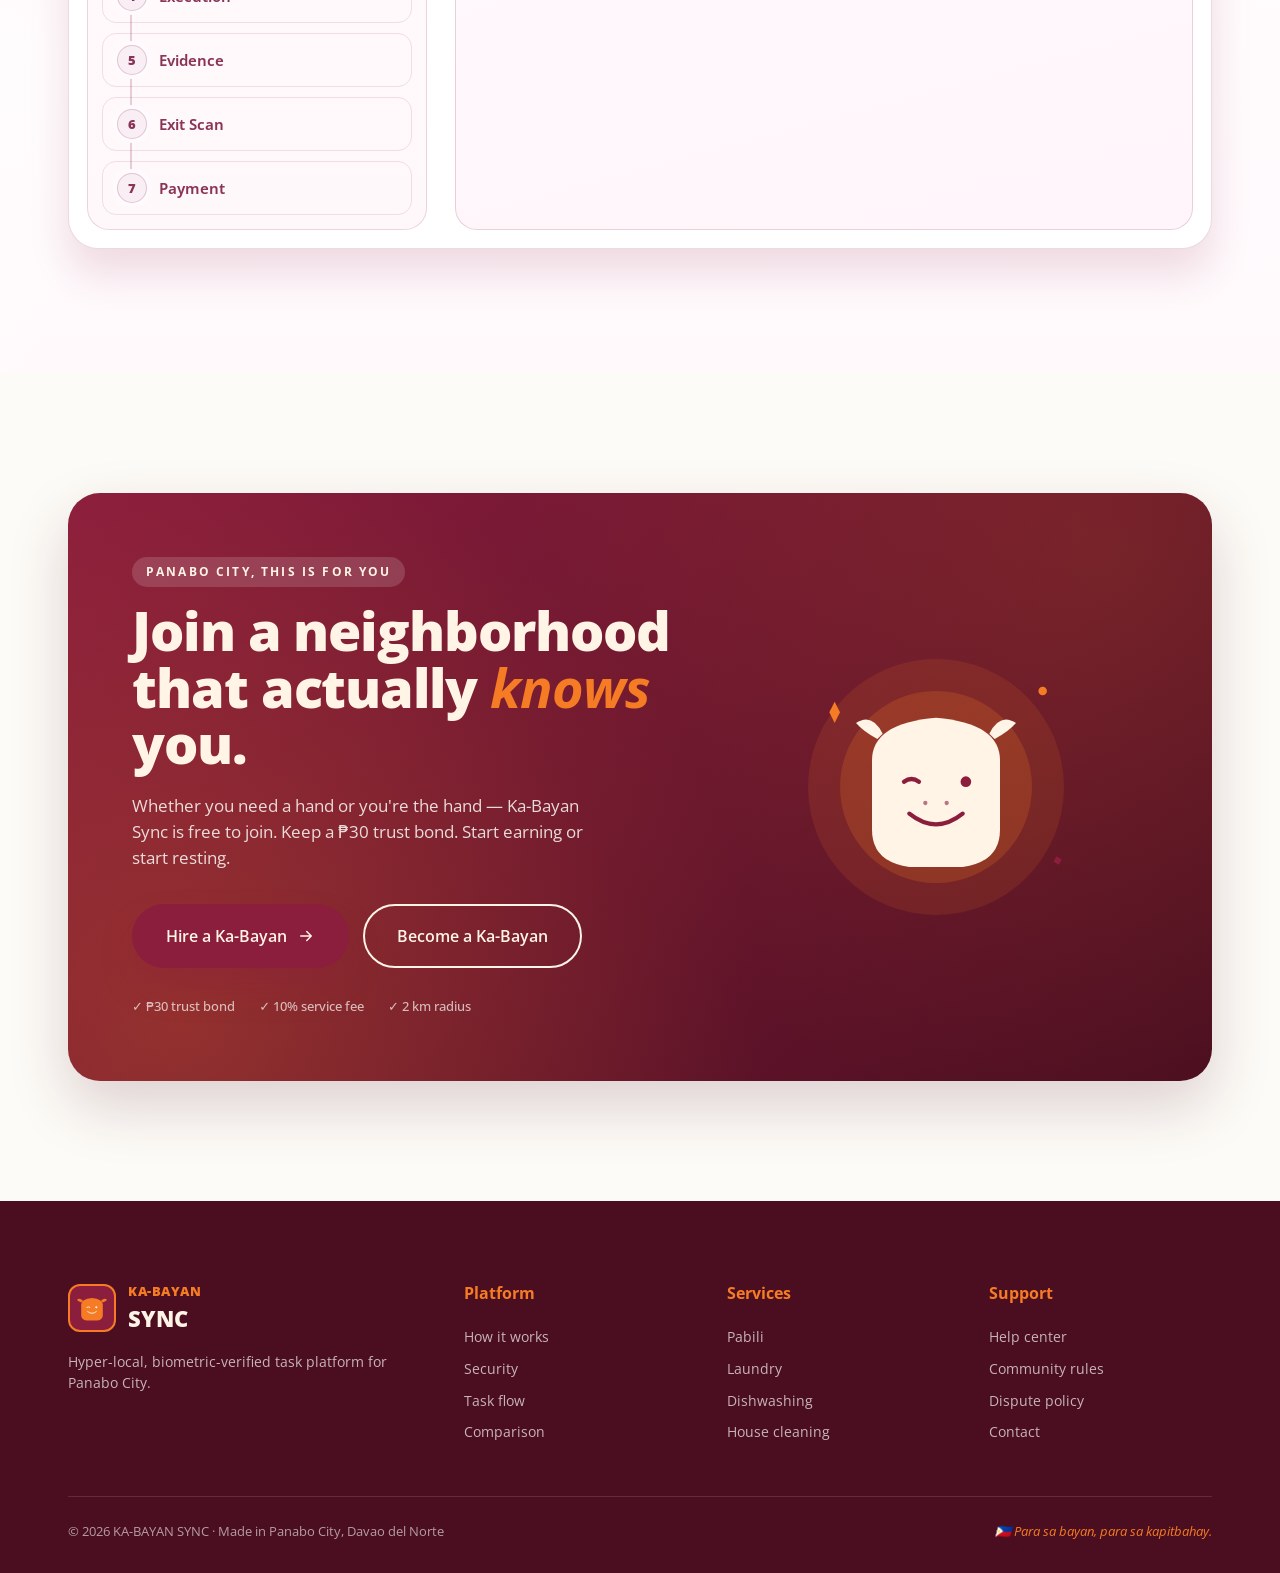
==== commit 48dfd7c4: "Add files via upload" ====
--- a/index.html
+++ b/index.html
@@ -140,7 +140,7 @@
         </div>
         <div>
           <div class="fc-title">Face Scan Verified</div>
-          <div class="fc-sub">Juan Z. · 0.6km</div>
+          <div class="fc-sub">Ever Jay. · 0.6km</div>
         </div>
       </div>
 
@@ -193,7 +193,7 @@
             <div class="mini-worker">
               <div class="mini-worker-avatar"></div>
               <div>
-                <div class="mini-worker-name">Juan Z. <span class="mini-verified">✓ VERIFIED</span></div>
+                <div class="mini-worker-name">Ever Jay. <span class="mini-verified">✓ VERIFIED</span></div>
                 <div class="mini-worker-meta">★ 4.7 · 1 m away</div>
               </div>
             </div>
@@ -215,10 +215,34 @@
           </div>
 
           <div class="mini-nav">
-            <div class="mini-nav-item active"><span></span>Home</div>
-            <div class="mini-nav-item"><span></span>Tasks</div>
-            <div class="mini-nav-item"><span></span>Wallet</div>
-            <div class="mini-nav-item"><span></span>Profile</div>
+            <div class="mini-nav-item active">
+              <svg viewBox="0 0 24 24" aria-hidden="true">
+                <path d="M4 10.5 12 4l8 6.5V20a1 1 0 0 1-1 1h-5v-6h-4v6H5a1 1 0 0 1-1-1z" fill="currentColor"/>
+              </svg>
+              Home
+            </div>
+            <div class="mini-nav-item">
+              <svg viewBox="0 0 24 24" aria-hidden="true">
+                <rect x="4" y="5" width="16" height="15" rx="3" fill="none" stroke="currentColor" stroke-width="1.9"/>
+                <path d="M8 3v4M16 3v4M4 10h16" fill="none" stroke="currentColor" stroke-width="1.9" stroke-linecap="round"/>
+              </svg>
+              Tasks
+            </div>
+            <div class="mini-nav-item">
+              <svg viewBox="0 0 24 24" aria-hidden="true">
+                <rect x="3" y="6" width="18" height="12" rx="3" fill="none" stroke="currentColor" stroke-width="1.9"/>
+                <path d="M3 10h18" fill="none" stroke="currentColor" stroke-width="1.9"/>
+                <circle cx="8" cy="14" r="1.2" fill="currentColor"/>
+              </svg>
+              Wallet
+            </div>
+            <div class="mini-nav-item">
+              <svg viewBox="0 0 24 24" aria-hidden="true">
+                <circle cx="12" cy="8" r="3.2" fill="none" stroke="currentColor" stroke-width="1.9"/>
+                <path d="M5 19c0-3.3 3-5.2 7-5.2s7 1.9 7 5.2" fill="none" stroke="currentColor" stroke-width="1.9" stroke-linecap="round"/>
+              </svg>
+              Profile
+            </div>
           </div>
         </div>
       </div>
--- a/styles.css
+++ b/styles.css
@@ -25,6 +25,7 @@
 
   --color-line: rgba(139, 29, 61, 0.12);
   --color-line-strong: rgba(139, 29, 61, 0.22);
+  --mini-avatar-image: url("https://i.imgur.com/EbPdGdE.png");
 
   /* Type */
   --font-display: 'Open Sans', system-ui, sans-serif;
@@ -479,12 +480,14 @@
   z-index: 2;
 }
 .mini-avatar-ring {
-  position: absolute; inset: -6px;
+  position: absolute; inset: 0;
   border-radius: 50%;
-  border: 2px solid var(--color-orange);
-  animation: ringSpin 4s linear infinite;
-}
-@keyframes ringSpin { to { transform: rotate(360deg); } }
+  border: 2px solid #fff;
+  box-shadow: 0 0 0 2px var(--color-orange);
+  background-image: var(--mini-avatar-image);
+  background-size: cover;
+  background-position: center;
+}
 
 .mini-card {
   background: white;
@@ -500,7 +503,10 @@
 .mini-worker { display: flex; gap: 10px; align-items: center; }
 .mini-worker-avatar {
   width: 38px; height: 38px; border-radius: 50%;
-  background: linear-gradient(135deg, #D4A574, #A57B4A);
+  background-image: var(--mini-avatar-image);
+  background-size: cover;
+  background-position: center;
+  background-color: #d8b38a;
   border: 2px solid var(--color-orange-tint);
 }
 .mini-worker-name { font-size: 13px; font-weight: 700; color: var(--color-burgundy); display: flex; align-items: center; gap: 6px; }
@@ -563,11 +569,11 @@
 }
 .mini-nav-item { font-size: 9px; font-weight: 700; color: var(--color-burgundy); display: flex; flex-direction: column; align-items: center; gap: 4px; opacity: 0.55; }
 .mini-nav-item.active { opacity: 1; color: var(--color-orange); }
-.mini-nav-item span {
-  width: 20px; height: 20px;
-  background: currentColor;
-  border-radius: 5px;
-  opacity: 0.8;
+.mini-nav-item svg {
+  width: 20px;
+  height: 20px;
+  color: currentColor;
+  opacity: 0.9;
 }
 
 /* Floating cards around phone */
@@ -1251,6 +1257,8 @@
   width: var(--flow-dot-size);
   height: var(--flow-dot-size);
   flex-shrink: 0;
+  position: relative;
+  z-index: 3;
   border-radius: 50%;
   display: grid;
   place-items: center;
@@ -1258,8 +1266,9 @@
   font-weight: 800;
   font-size: 13px;
   color: #8b3356;
-  background: rgba(139, 29, 61, 0.08);
+  background: #f8eef3;
   border: 1px solid rgba(139, 29, 61, 0.2);
+  box-shadow: 0 0 0 4px #fffafd;
   transition: all 0.28s var(--ease-out);
 }
 .flow-step.completed {
@@ -1269,7 +1278,7 @@
 }
 .flow-step.completed .flow-dot {
   color: #8a2a50;
-  background: rgba(245, 124, 36, 0.28);
+  background: #f8c998;
   border-color: rgba(245, 124, 36, 0.5);
 }
 .flow-step.active .flow-dot {
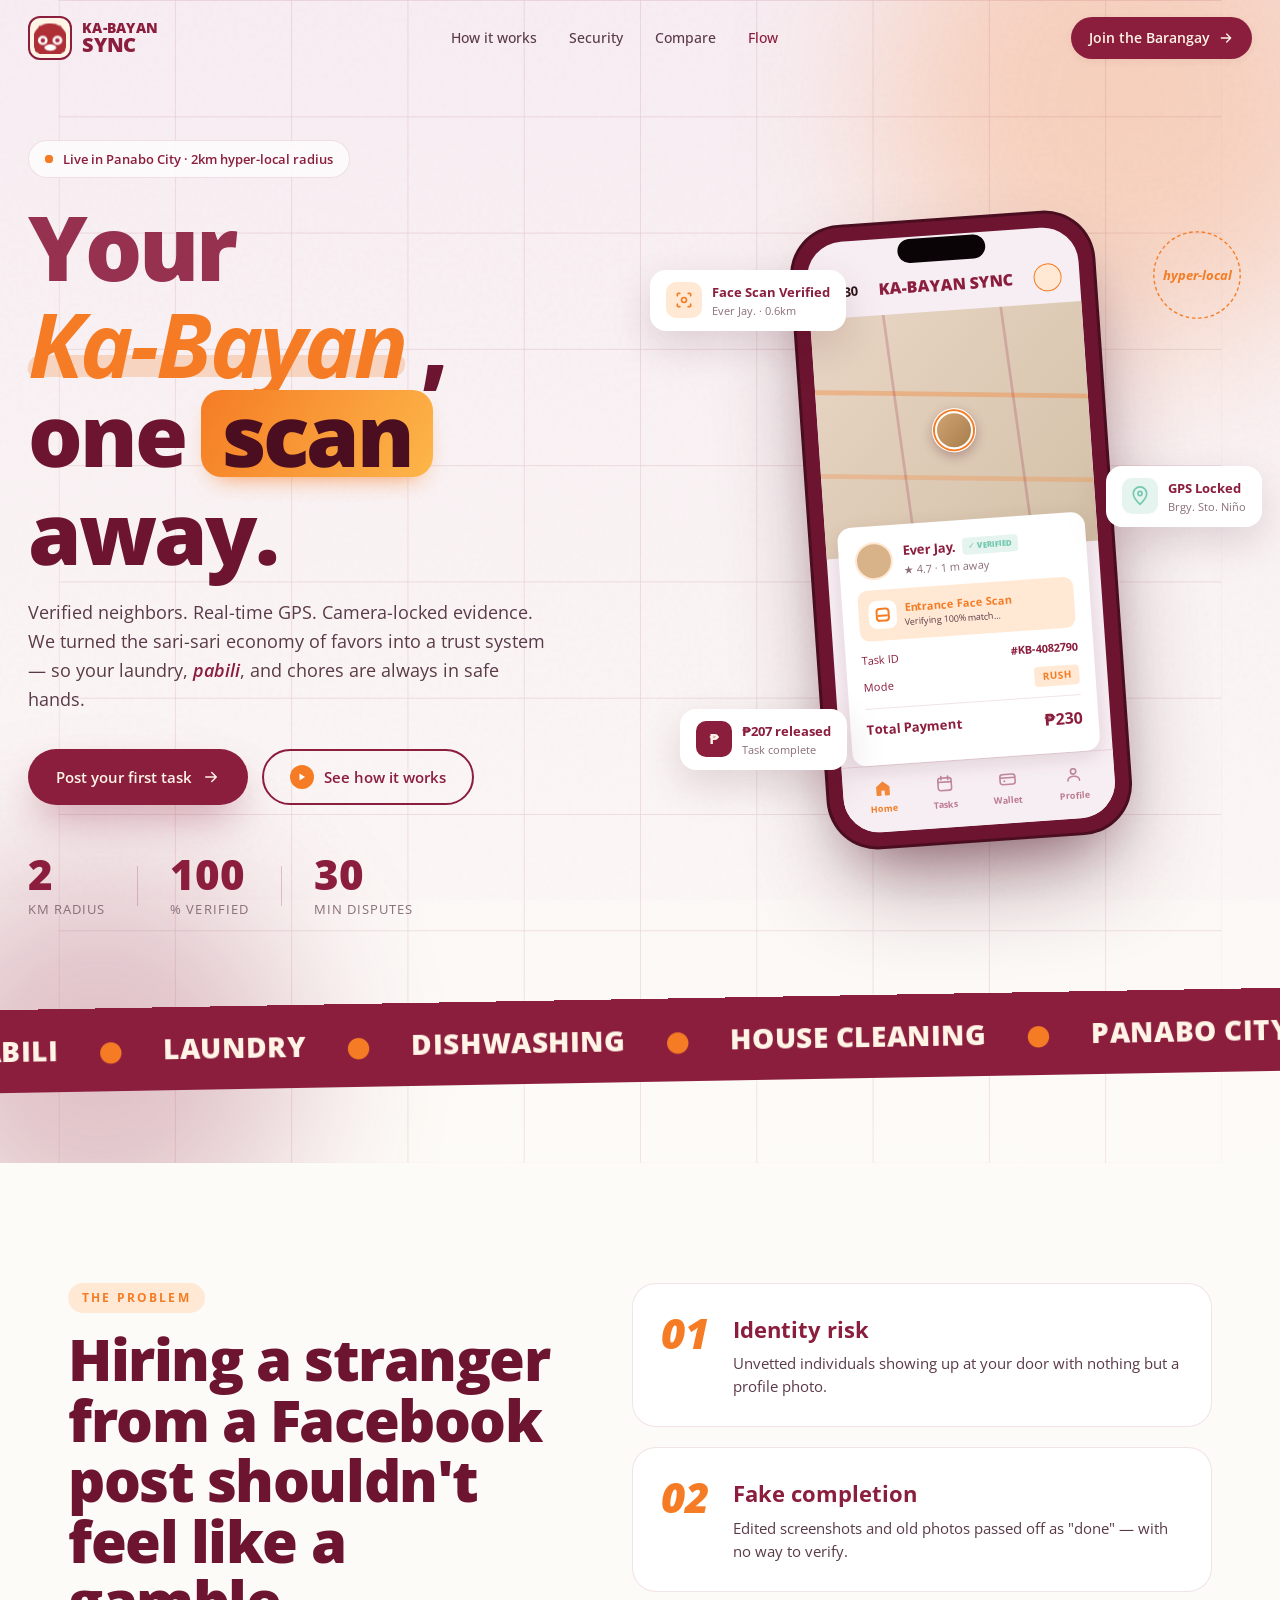
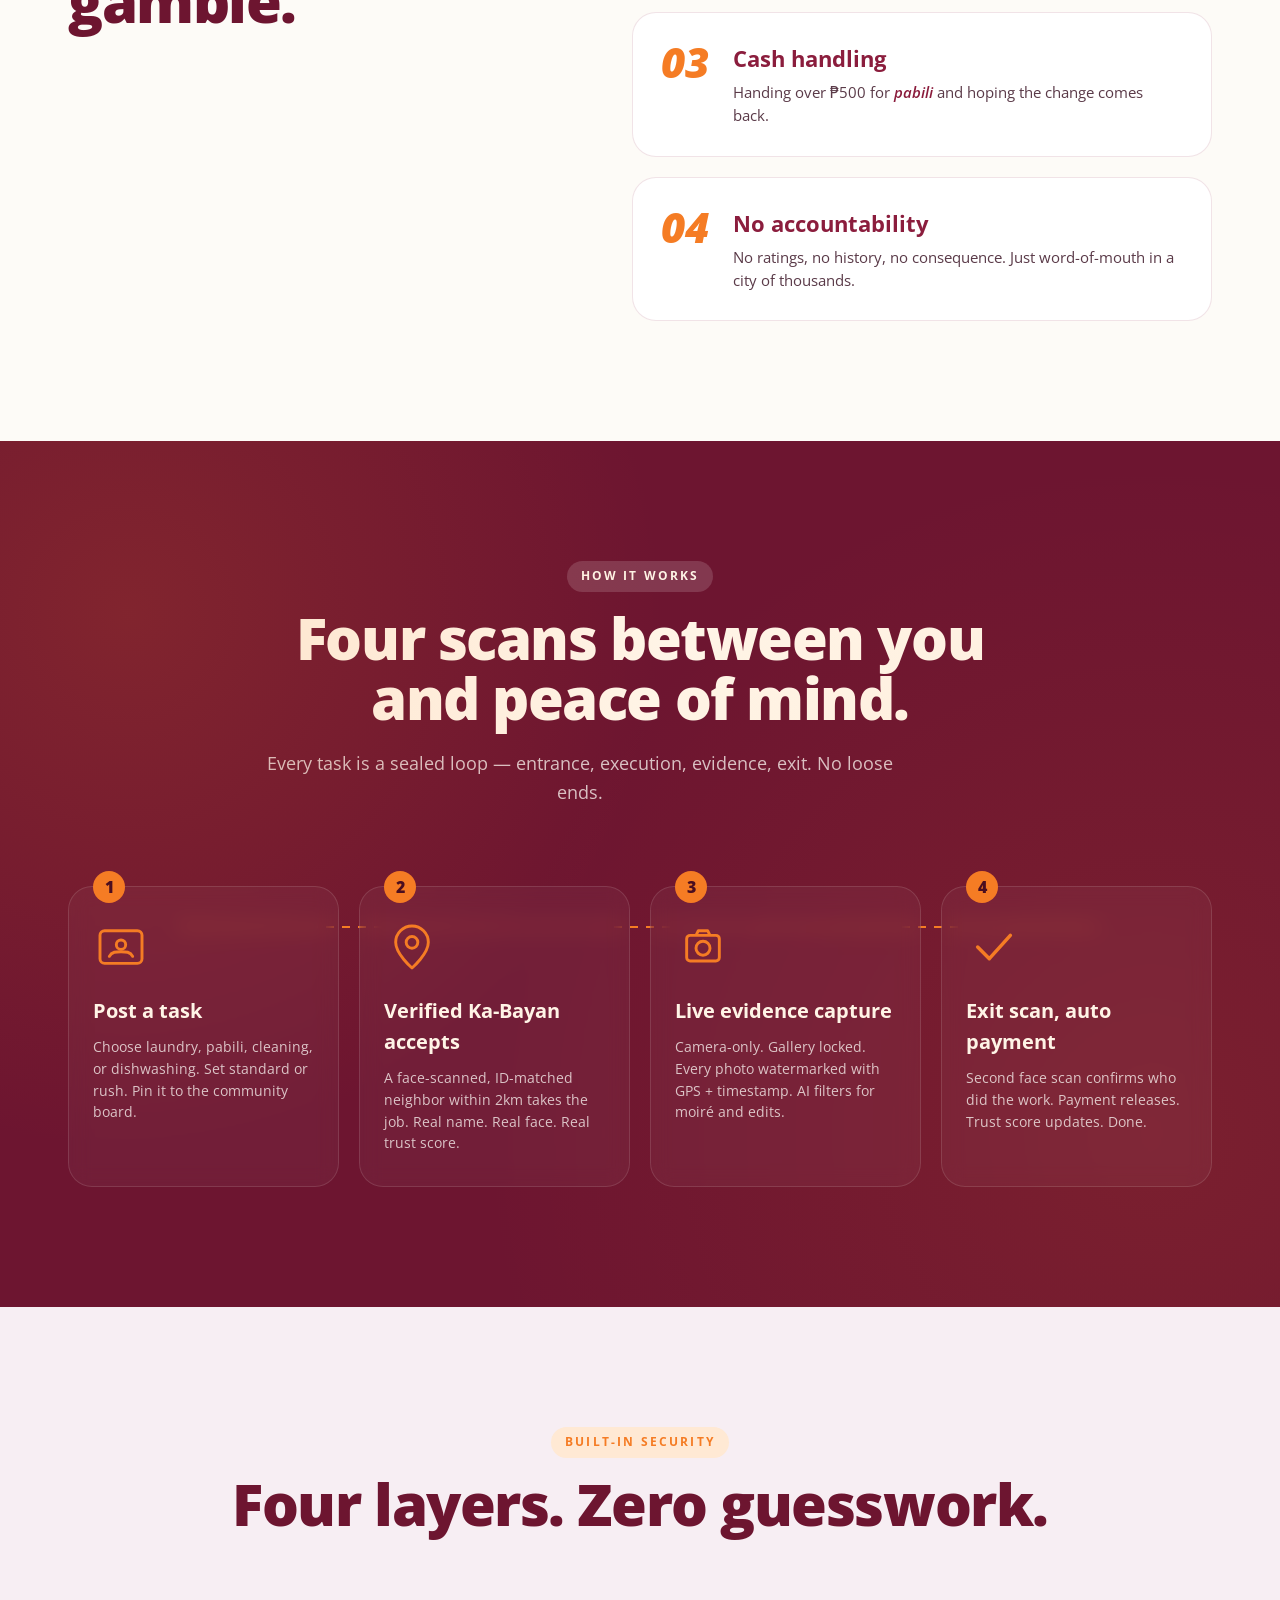
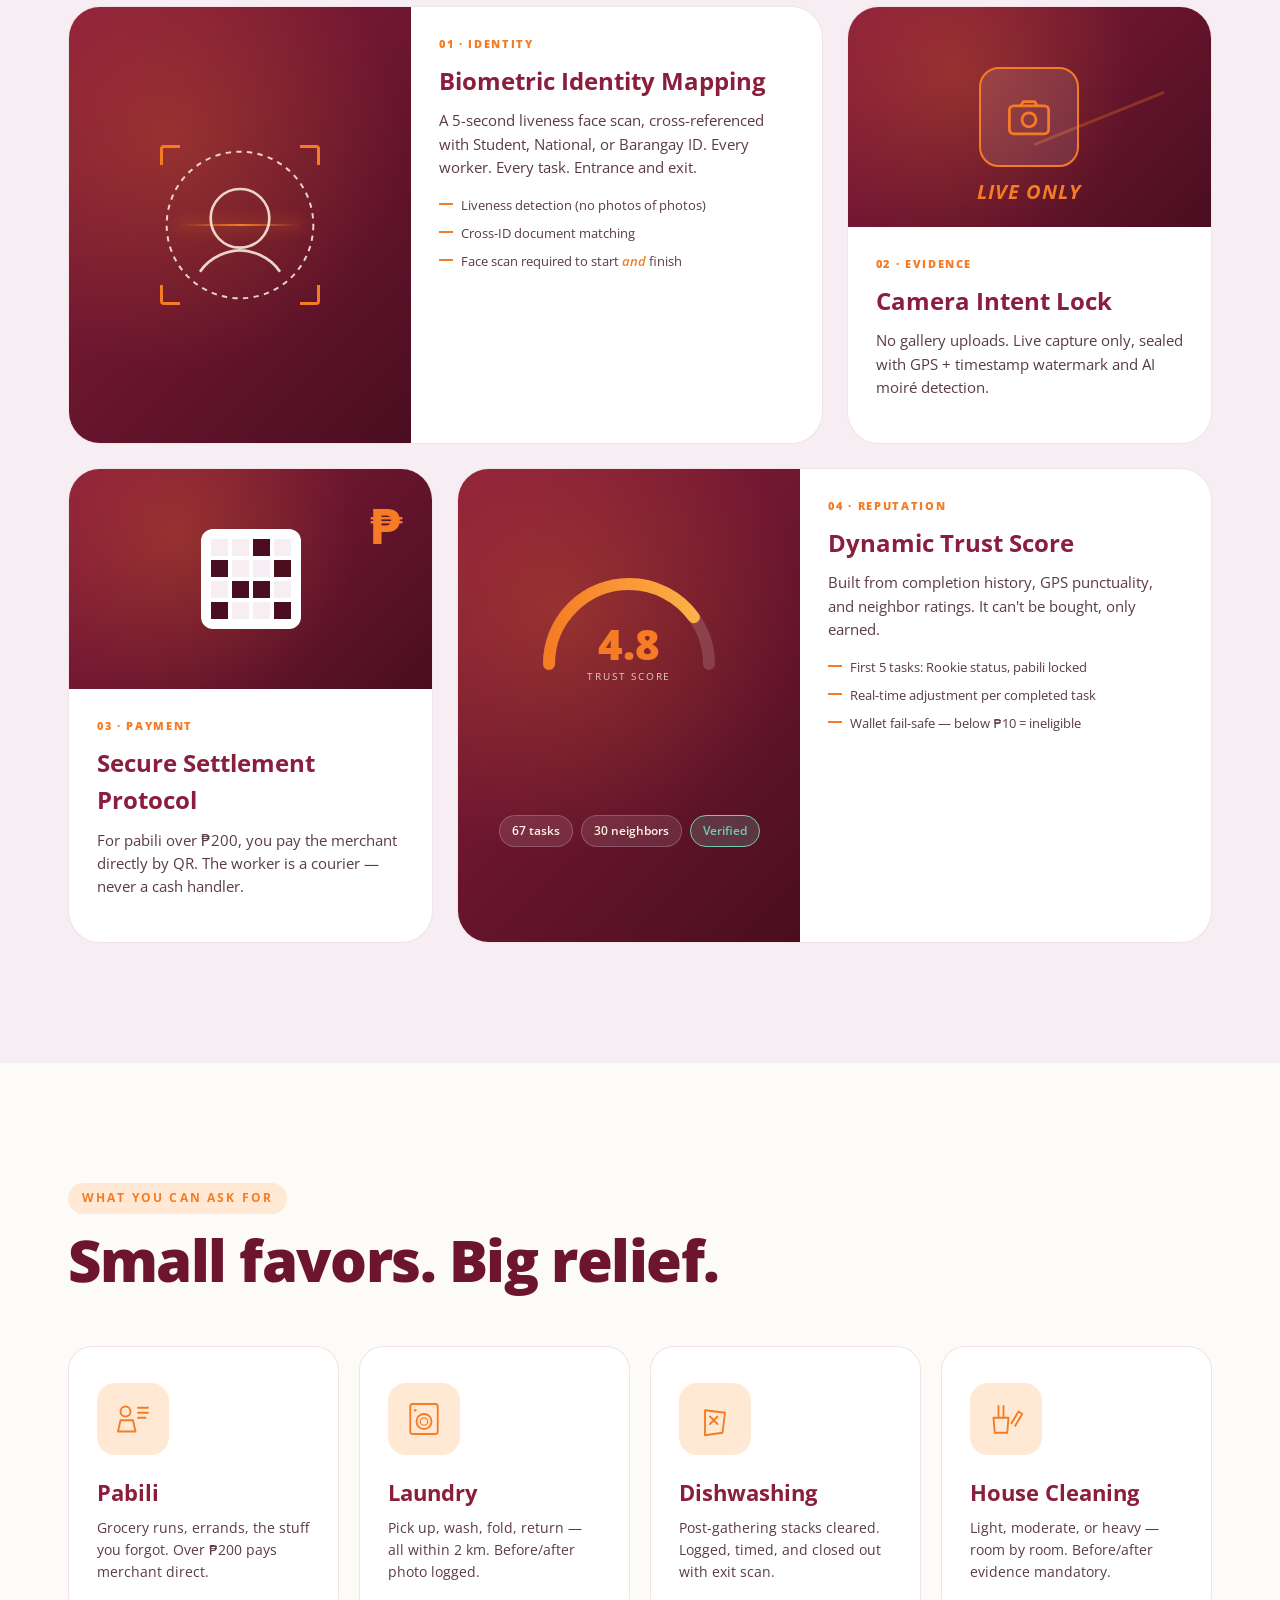
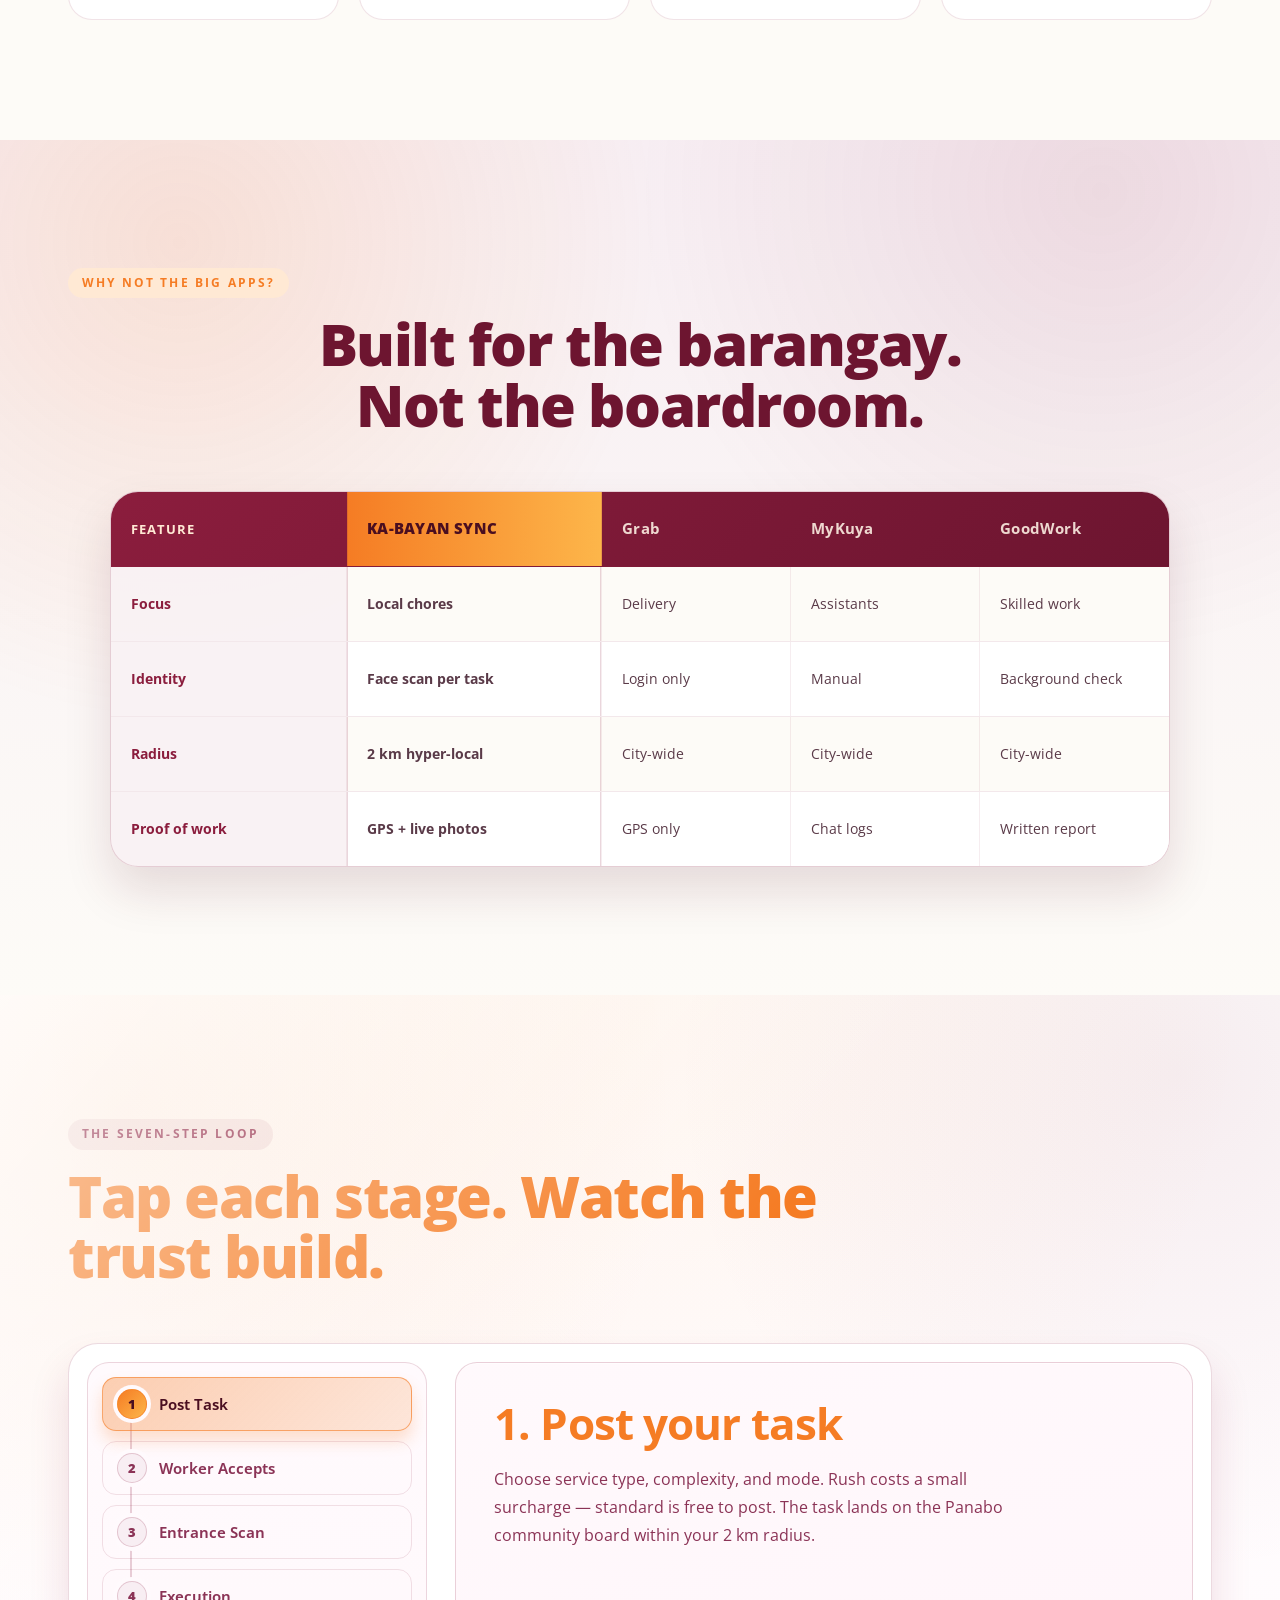
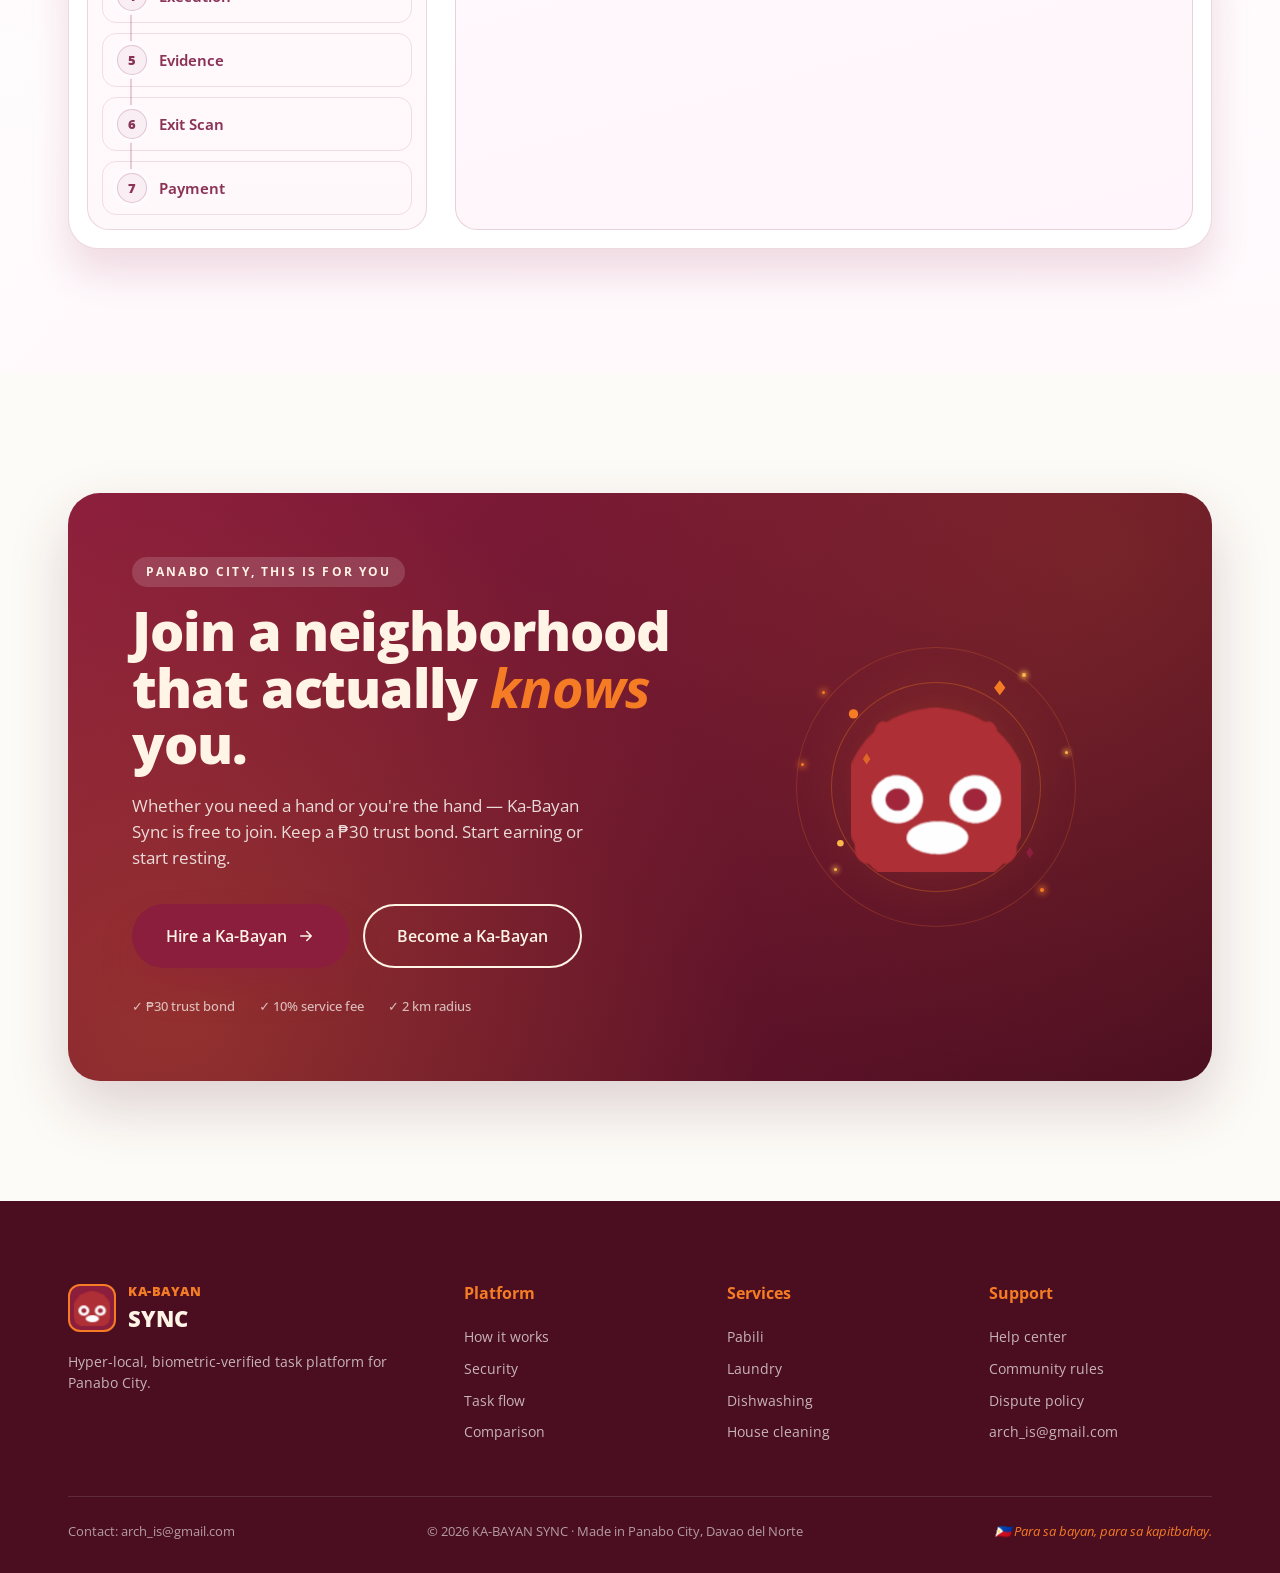
==== commit 82b80bf0: "message" ====
--- a/index.html
+++ b/index.html
@@ -22,28 +22,10 @@
 <header class="nav" id="nav">
   <div class="nav-inner">
     <a href="#top" class="nav-brand" aria-label="Ka-Bayan Sync home">
-      <!-- Animated inline SVG logo -->
-      <span class="logo-mark" aria-hidden="true">
-        <svg viewBox="0 0 100 100" xmlns="http://www.w3.org/2000/svg">
-          <!-- Carabao head silhouette -->
-          <g class="logo-body">
-            <!-- Horns -->
-            <path class="logo-horn logo-horn-left" d="M25 30 Q15 20 8 28 Q12 32 20 35 Z" fill="#8B1D3D"/>
-            <path class="logo-horn logo-horn-right" d="M75 30 Q85 20 92 28 Q88 32 80 35 Z" fill="#8B1D3D"/>
-            <!-- Head -->
-            <path d="M20 40 Q20 25 50 22 Q80 25 80 40 L80 70 Q80 82 65 85 L35 85 Q20 82 20 70 Z" fill="#8B1D3D"/>
-            <!-- Left eye (wink) -->
-            <path class="logo-eye-wink" d="M36 48 Q40 45 44 48" stroke="#FFF4E6" stroke-width="2.5" fill="none" stroke-linecap="round"/>
-            <!-- Right eye -->
-            <circle class="logo-eye-open" cx="62" cy="48" r="3" fill="#FFF4E6"/>
-            <!-- Smile -->
-            <path class="logo-smile" d="M38 60 Q50 70 62 60" stroke="#FFF4E6" stroke-width="2.5" fill="none" stroke-linecap="round"/>
-            <!-- Nose dots -->
-            <circle cx="46" cy="56" r="1.2" fill="#FFF4E6" opacity="0.6"/>
-            <circle cx="54" cy="56" r="1.2" fill="#FFF4E6" opacity="0.6"/>
-          </g>
-        </svg>
-      </span>
+      <!-- Animated SVG logo file -->
+      <object data="logo-animated.svg" type="image/svg+xml" class="logo-mark" aria-hidden="true" tabindex="-1">
+        <img src="logo-animated.svg" alt="Ka-Bayan Sync logo">
+      </object>
       <span class="nav-wordmark">
         <span class="nav-word-top">KA-BAYAN</span>
         <span class="nav-word-bot">SYNC</span>
@@ -58,6 +40,26 @@
     </nav>
 
     <a href="#cta" class="nav-cta">
+      <span>Join the Barangay</span>
+      <svg viewBox="0 0 24 24" fill="none"><path d="M5 12h14M13 6l6 6-6 6" stroke="currentColor" stroke-width="2" stroke-linecap="round" stroke-linejoin="round"/></svg>
+    </a>
+
+    <button class="nav-toggle" type="button" aria-label="Open menu" aria-expanded="false" aria-controls="mobileMenu">
+      <span class="nav-toggle-line"></span>
+      <span class="nav-toggle-line"></span>
+      <span class="nav-toggle-line"></span>
+    </button>
+  </div>
+
+  <div class="nav-mobile-menu" id="mobileMenu" aria-label="Mobile primary navigation">
+    <nav class="nav-mobile-links">
+      <a href="#how" data-nav>How it works</a>
+      <a href="#features" data-nav>Security</a>
+      <a href="#compare" data-nav>Compare</a>
+      <a href="#flow" data-nav>Flow</a>
+    </nav>
+
+    <a href="#cta" class="nav-mobile-cta">
       <span>Join the Barangay</span>
       <svg viewBox="0 0 24 24" fill="none"><path d="M5 12h14M13 6l6 6-6 6" stroke="currentColor" stroke-width="2" stroke-linecap="round" stroke-linejoin="round"/></svg>
     </a>
@@ -699,35 +701,53 @@
       </div>
 
       <div class="cta-visual" aria-hidden="true">
-        <!-- Animated mascot cluster -->
-        <svg viewBox="0 0 300 300" class="cta-mascot">
-          <!-- Back circle glow -->
-          <circle cx="150" cy="150" r="120" fill="#F57C24" opacity="0.12"/>
-          <circle cx="150" cy="150" r="90" fill="#F57C24" opacity="0.2"/>
-
-          <!-- Mascot -->
-          <g class="cta-carabao">
-            <path d="M100 100 Q90 80 75 90 Q82 98 95 105 Z" fill="#FFF4E6"/>
-            <path d="M200 100 Q210 80 225 90 Q218 98 205 105 Z" fill="#FFF4E6"/>
-            <path d="M90 125 Q90 90 150 85 Q210 90 210 125 L210 190 Q210 220 175 225 L125 225 Q90 220 90 190 Z" fill="#FFF4E6"/>
-            <path class="cta-eye-wink" d="M120 145 Q127 140 134 145" stroke="#8B1D3D" stroke-width="4" fill="none" stroke-linecap="round"/>
-            <circle class="cta-eye-open" cx="178" cy="145" r="5" fill="#8B1D3D"/>
-            <path d="M125 175 Q150 195 175 175" stroke="#8B1D3D" stroke-width="4" fill="none" stroke-linecap="round"/>
-            <circle cx="140" cy="165" r="2" fill="#8B1D3D" opacity="0.6"/>
-            <circle cx="160" cy="165" r="2" fill="#8B1D3D" opacity="0.6"/>
-          </g>
-
-          <!-- Floating hearts / sparks -->
-          <g class="spark spark-1">
-            <path d="M50 80 L55 70 L60 80 L55 90 Z" fill="#F57C24"/>
-          </g>
-          <g class="spark spark-2">
-            <circle cx="250" cy="60" r="4" fill="#F57C24"/>
-          </g>
-          <g class="spark spark-3">
-            <path d="M260 220 L263 215 L268 218 L265 223 Z" fill="#8B1D3D"/>
-          </g>
-        </svg>
+        <!-- Logo with glow rings, diamonds and fireflies -->
+        <div class="cta-logo-cluster">
+          <!-- Glow rings -->
+          <div class="cta-ring cta-ring-outer"></div>
+          <div class="cta-ring cta-ring-inner"></div>
+
+          <!-- The animated logo -->
+          <div class="cta-logo-wrap">
+            <object data="logo-animated.svg" type="image/svg+xml" class="cta-logo-svg" tabindex="-1">
+              <img src="logo-animated.svg" alt="Ka-Bayan Sync mascot">
+            </object>
+          </div>
+
+          <!-- Diamond sparks -->
+          <svg class="cta-sparks" viewBox="0 0 320 320" xmlns="http://www.w3.org/2000/svg">
+            <!-- Diamond top-right (orange, like the image) -->
+            <g class="spark spark-1">
+              <path d="M222 54 L228 46 L234 54 L228 62 Z" fill="#F57C24"/>
+            </g>
+            <!-- Small circle top-left -->
+            <g class="spark spark-2">
+              <circle cx="72" cy="82" r="5" fill="#F57C24"/>
+            </g>
+            <!-- Small diamond bottom-right (burgundy) -->
+            <g class="spark spark-3">
+              <path d="M256 230 L260 224 L264 230 L260 236 Z" fill="#8B1D3D"/>
+            </g>
+            <!-- Extra tiny circle lower-left -->
+            <g class="spark spark-4">
+              <circle cx="58" cy="220" r="3.5" fill="#FDB64A"/>
+            </g>
+            <!-- Extra diamond upper-left -->
+            <g class="spark spark-5">
+              <path d="M82 130 L86 124 L90 130 L86 136 Z" fill="#F57C24" opacity="0.7"/>
+            </g>
+          </svg>
+
+          <!-- Firefly particles -->
+          <div class="fireflies">
+            <span class="firefly ff-1"></span>
+            <span class="firefly ff-2"></span>
+            <span class="firefly ff-3"></span>
+            <span class="firefly ff-4"></span>
+            <span class="firefly ff-5"></span>
+            <span class="firefly ff-6"></span>
+          </div>
+        </div>
       </div>
     </div>
   </div>
@@ -739,16 +759,9 @@
     <div class="footer-grid">
       <div class="footer-brand">
         <div class="footer-logo">
-          <span class="logo-mark logo-mark-sm" aria-hidden="true">
-            <svg viewBox="0 0 100 100">
-              <path d="M25 30 Q15 20 8 28 Q12 32 20 35 Z" fill="currentColor"/>
-              <path d="M75 30 Q85 20 92 28 Q88 32 80 35 Z" fill="currentColor"/>
-              <path d="M20 40 Q20 25 50 22 Q80 25 80 40 L80 70 Q80 82 65 85 L35 85 Q20 82 20 70 Z" fill="currentColor"/>
-              <path d="M36 48 Q40 45 44 48" stroke="#FFF4E6" stroke-width="2.5" fill="none" stroke-linecap="round"/>
-              <circle cx="62" cy="48" r="3" fill="#FFF4E6"/>
-              <path d="M38 60 Q50 70 62 60" stroke="#FFF4E6" stroke-width="2.5" fill="none" stroke-linecap="round"/>
-            </svg>
-          </span>
+          <object data="logo-animated.svg" type="image/svg+xml" class="logo-mark logo-mark-sm" aria-hidden="true" tabindex="-1">
+            <img src="logo-animated.svg" alt="Ka-Bayan Sync logo">
+          </object>
           <div>
             <div class="footer-word-top">KA-BAYAN</div>
             <div class="footer-word-bot">SYNC</div>
@@ -778,11 +791,12 @@
         <a href="#">Help center</a>
         <a href="#">Community rules</a>
         <a href="#">Dispute policy</a>
-        <a href="#">Contact</a>
+        <a href="mailto:arch_ist@gmail.com">arch_is@gmail.com</a>
       </div>
     </div>
 
     <div class="footer-base">
+      <span>Contact: <a href="mailto:arch_ist@gmail.com">arch_is@gmail.com</a></span>
       <span>© 2026 KA-BAYAN SYNC · Made in Panabo City, Davao del Norte</span>
       <span class="footer-tag">🇵🇭 Para sa bayan, para sa kapitbahay.</span>
     </div>
--- a/styles.css
+++ b/styles.css
@@ -99,6 +99,82 @@
   display: flex; align-items: center; justify-content: space-between;
   gap: 20px;
 }
+
+.nav-toggle {
+  display: none;
+  width: 46px; height: 46px;
+  border: 1px solid rgba(139, 29, 61, 0.16);
+  border-radius: 14px;
+  background: rgba(255, 255, 255, 0.72);
+  align-items: center;
+  justify-content: center;
+  flex-direction: column;
+  gap: 5px;
+  box-shadow: var(--shadow-sm);
+  color: var(--color-burgundy);
+  cursor: pointer;
+  transition: transform 0.25s var(--ease-out), background 0.25s var(--ease-out), box-shadow 0.25s var(--ease-out);
+}
+.nav-toggle:hover {
+  transform: translateY(-1px);
+  background: rgba(255, 255, 255, 0.94);
+  box-shadow: var(--shadow-orange);
+}
+.nav-toggle-line {
+  width: 18px;
+  height: 2px;
+  border-radius: 999px;
+  background: currentColor;
+  transition: transform 0.3s var(--ease-out), opacity 0.2s var(--ease-out), width 0.3s var(--ease-out);
+}
+
+.nav-mobile-menu {
+  display: none;
+  width: min(100%, 1280px);
+  margin: 0 auto;
+  padding: 0 28px 18px;
+}
+.nav-mobile-links {
+  display: flex;
+  flex-direction: column;
+  gap: 6px;
+  padding: 14px;
+  border: 1px solid rgba(139, 29, 61, 0.12);
+  border-radius: 22px;
+  background: rgba(247, 238, 243, 0.94);
+  backdrop-filter: blur(18px) saturate(1.3);
+  -webkit-backdrop-filter: blur(18px) saturate(1.3);
+  box-shadow: var(--shadow-lg);
+}
+.nav-mobile-links a,
+.nav-mobile-cta {
+  display: flex;
+  align-items: center;
+  justify-content: space-between;
+  gap: 12px;
+  min-height: 50px;
+  padding: 0 16px;
+  border-radius: 16px;
+  font-size: 15px;
+  font-weight: 700;
+}
+.nav-mobile-links a {
+  color: var(--color-burgundy);
+  background: rgba(255, 255, 255, 0.72);
+}
+.nav-mobile-links a:hover { background: rgba(255, 255, 255, 0.95); }
+.nav-mobile-cta {
+  margin-top: 12px;
+  background: var(--color-burgundy);
+  color: var(--color-cream-warm);
+  box-shadow: var(--shadow-sm);
+}
+.nav-mobile-cta svg { width: 16px; height: 16px; }
+
+.nav.menu-open .nav-mobile-menu { display: block; }
+.nav.menu-open .nav-toggle-line:nth-child(1) { transform: translateY(7px) rotate(45deg); }
+.nav.menu-open .nav-toggle-line:nth-child(2) { opacity: 0; }
+.nav.menu-open .nav-toggle-line:nth-child(3) { transform: translateY(-7px) rotate(-45deg); }
 
 .nav-brand { display: flex; align-items: center; gap: 10px; }
 .logo-mark {
@@ -1401,24 +1477,111 @@
 }
 
 .cta-visual { position: relative; z-index: 1; display: grid; place-items: center; }
-.cta-mascot { width: 100%; max-width: 320px; }
-.cta-carabao {
-  transform-origin: 150px 150px;
-  animation: mascotBob 4s ease-in-out infinite;
-}
-@keyframes mascotBob {
-  0%, 100% { transform: translateY(0) rotate(-2deg); }
-  50% { transform: translateY(-10px) rotate(2deg); }
-}
-.cta-eye-open { animation: logoBlink 5s infinite; transform-origin: 178px 145px; }
+
+/* ---- Logo cluster ---- */
+.cta-logo-cluster {
+  position: relative;
+  width: 300px;
+  height: 300px;
+  display: grid;
+  place-items: center;
+}
+
+/* Glowing orange rings */
+.cta-ring {
+  position: absolute;
+  border-radius: 50%;
+  animation: ringPulse 4s ease-in-out infinite;
+}
+.cta-ring-outer {
+  width: 280px; height: 280px;
+  background: radial-gradient(circle, rgba(245,124,36,0.13) 0%, transparent 70%);
+  border: 1.5px solid rgba(245,124,36,0.22);
+  animation-delay: 0s;
+}
+.cta-ring-inner {
+  width: 210px; height: 210px;
+  background: radial-gradient(circle, rgba(245,124,36,0.22) 0%, transparent 65%);
+  border: 1.5px solid rgba(245,124,36,0.35);
+  animation-delay: 0.6s;
+}
+@keyframes ringPulse {
+  0%, 100% { transform: scale(1); opacity: 0.85; }
+  50% { transform: scale(1.04); opacity: 1; }
+}
+
+/* Logo wrapper — bob animation */
+.cta-logo-wrap {
+  position: relative;
+  z-index: 2;
+  width: 170px;
+  height: 170px;
+  animation: logoBob 4.5s ease-in-out infinite;
+}
+.cta-logo-svg {
+  width: 170px;
+  height: 170px;
+  display: block;
+}
+@keyframes logoBob {
+  0%, 100% { transform: translateY(0) rotate(-1.5deg); }
+  50% { transform: translateY(-10px) rotate(1.5deg); }
+}
+
+/* Diamond / circle sparks overlay */
+.cta-sparks {
+  position: absolute;
+  inset: 0;
+  width: 100%;
+  height: 100%;
+  pointer-events: none;
+  z-index: 3;
+}
 .spark { animation: sparkFloat 3s ease-in-out infinite; transform-origin: center; }
 .spark-1 { animation-delay: 0s; }
-.spark-2 { animation-delay: 1s; }
-.spark-3 { animation-delay: 2s; }
+.spark-2 { animation-delay: 0.8s; }
+.spark-3 { animation-delay: 1.6s; }
+.spark-4 { animation-delay: 2.2s; }
+.spark-5 { animation-delay: 1.1s; }
 @keyframes sparkFloat {
-  0%, 100% { opacity: 0.4; transform: scale(0.8) rotate(0deg); }
-  50% { opacity: 1; transform: scale(1.3) rotate(180deg); }
-}
+  0%, 100% { opacity: 0.45; transform: scale(0.85) rotate(0deg); }
+  50% { opacity: 1; transform: scale(1.25) rotate(180deg); }
+}
+
+/* Firefly particles */
+.fireflies {
+  position: absolute;
+  inset: 0;
+  pointer-events: none;
+  z-index: 4;
+}
+.firefly {
+  position: absolute;
+  width: 4px; height: 4px;
+  border-radius: 50%;
+  background: #F57C24;
+  box-shadow: 0 0 6px 2px rgba(245,124,36,0.7);
+  animation: fireflyDrift 6s ease-in-out infinite;
+}
+.ff-1 { top: 18%; left: 12%; animation-delay: 0s; animation-duration: 7s; width: 3px; height: 3px; }
+.ff-2 { top: 12%; right: 20%; animation-delay: 1.2s; animation-duration: 6s; background: #FDB64A; box-shadow: 0 0 5px 2px rgba(253,182,74,0.7); }
+.ff-3 { bottom: 22%; left: 16%; animation-delay: 2.4s; animation-duration: 8s; width: 3px; height: 3px; background: #FDB64A; box-shadow: 0 0 5px 2px rgba(253,182,74,0.6); }
+.ff-4 { bottom: 15%; right: 14%; animation-delay: 0.8s; animation-duration: 6.5s; }
+.ff-5 { top: 42%; left: 5%; animation-delay: 3s; animation-duration: 9s; width: 3px; height: 3px; }
+.ff-6 { top: 38%; right: 6%; animation-delay: 1.8s; animation-duration: 7.5s; background: #FDB64A; box-shadow: 0 0 5px 2px rgba(253,182,74,0.6); width: 3px; height: 3px; }
+@keyframes fireflyDrift {
+  0%   { opacity: 0; transform: translate(0, 0) scale(0.6); }
+  20%  { opacity: 1; }
+  50%  { transform: translate(var(--fx, 10px), var(--fy, -14px)) scale(1.1); opacity: 0.9; }
+  80%  { opacity: 0.7; }
+  100% { opacity: 0; transform: translate(calc(var(--fx, 10px) * -0.5), calc(var(--fy, -14px) * 1.4)) scale(0.5); }
+}
+.ff-1 { --fx: 8px;  --fy: -16px; }
+.ff-2 { --fx: -10px; --fy: -12px; }
+.ff-3 { --fx: 12px;  --fy: 10px; }
+.ff-4 { --fx: -8px;  --fy: 14px; }
+.ff-5 { --fx: 14px;  --fy: -8px; }
+.ff-6 { --fx: -12px; --fy: -10px; }
 
 /* ============================================
    FOOTER
@@ -1505,10 +1668,12 @@
 }
 
 @media (max-width: 768px) {
-  .nav-links { display: none; }
-  .nav-cta span { display: none; }
-  .nav-cta { padding: 10px; }
-  .nav-cta svg { width: 18px; height: 18px; }
+  .nav-inner { gap: 12px; }
+  .nav-links,
+  .nav-cta { display: none; }
+  .nav-toggle { display: inline-flex; }
+  .nav-mobile-menu { display: none; }
+  .nav.menu-open .nav-mobile-menu { display: block; }
   .hero { padding: 110px 0 60px; }
   .hero-title { font-size: 46px; line-height: 0.94; gap: 4px; }
   .hero-visual { height: 540px; }
@@ -1605,7 +1770,7 @@
 }
 
 @media (max-width: 480px) {
-  .container, .hero-inner, .nav-inner { padding-left: 20px; padding-right: 20px; }
+  .container, .hero-inner, .nav-inner, .nav-mobile-menu { padding-left: 20px; padding-right: 20px; }
   .hero-title { font-size: 40px; line-height: 0.96; }
   .hero-sub { font-size: 16px; }
   .section-title { font-size: 32px; }
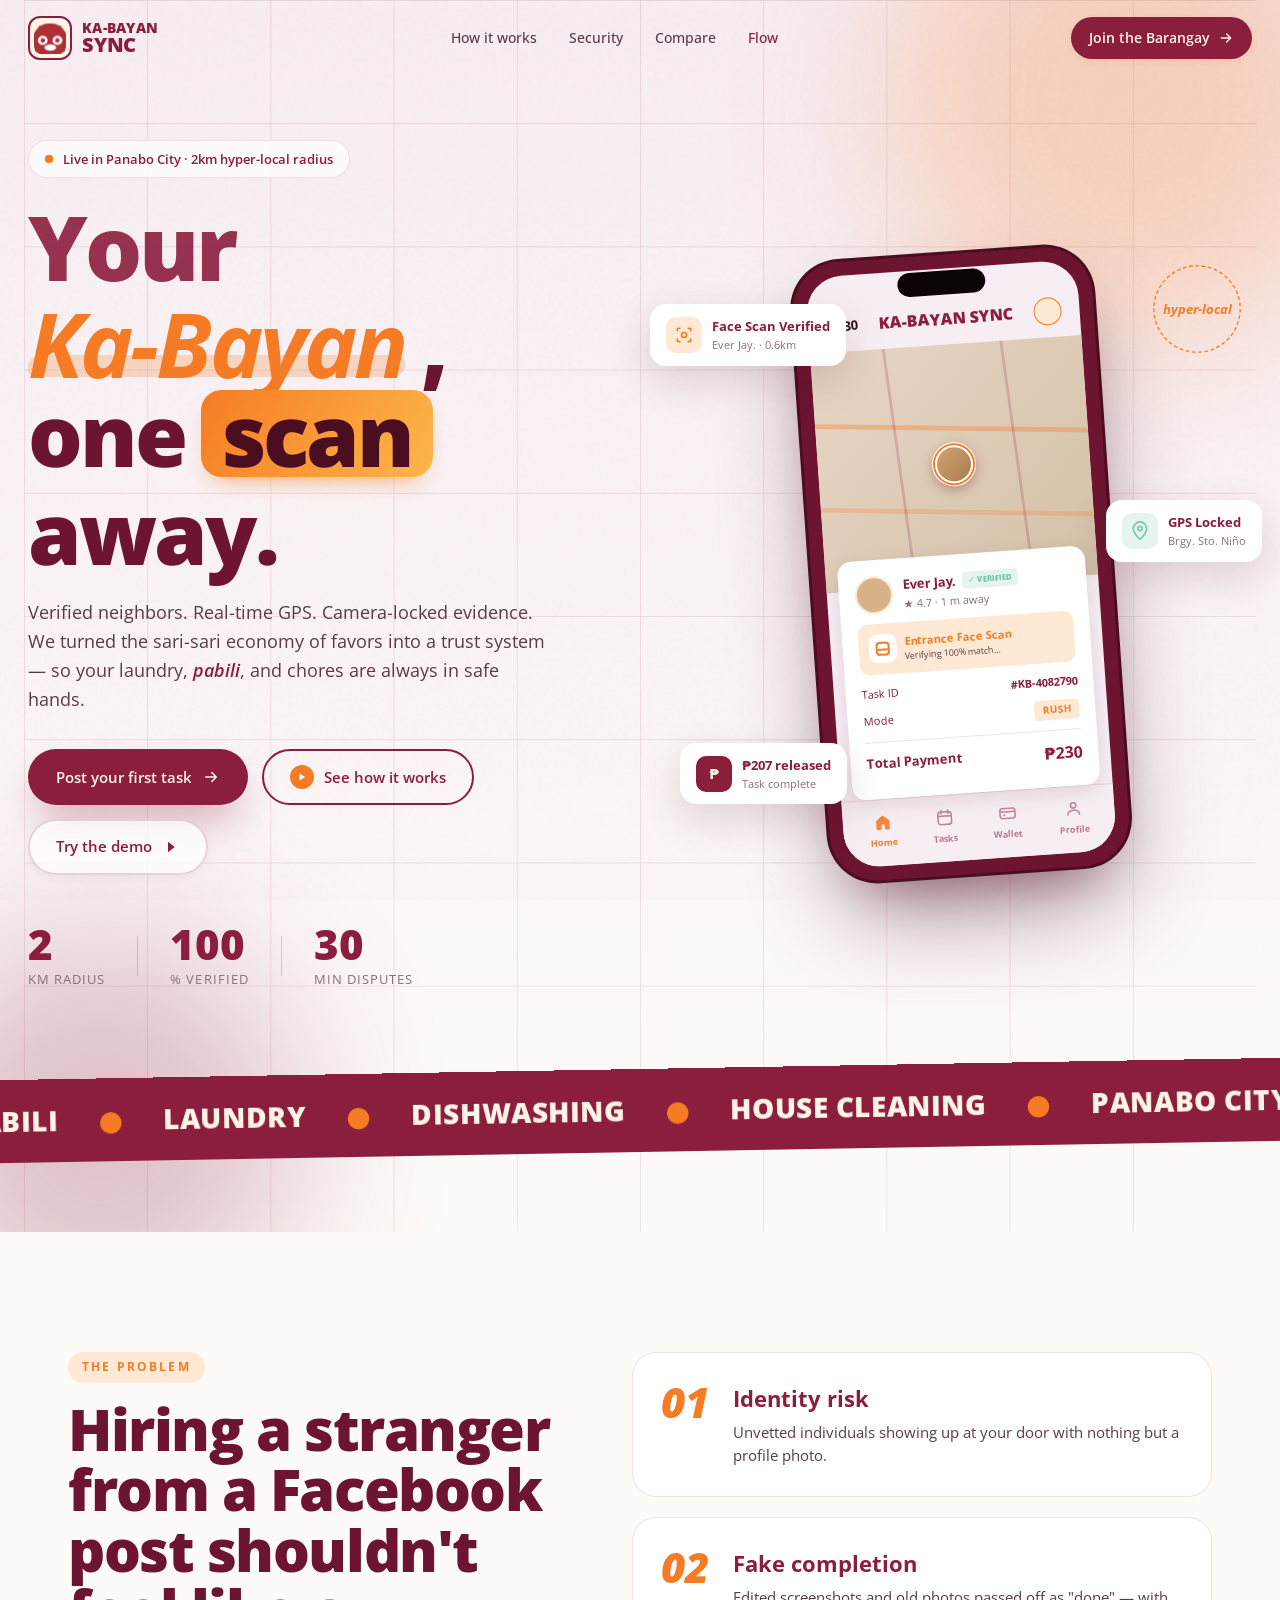
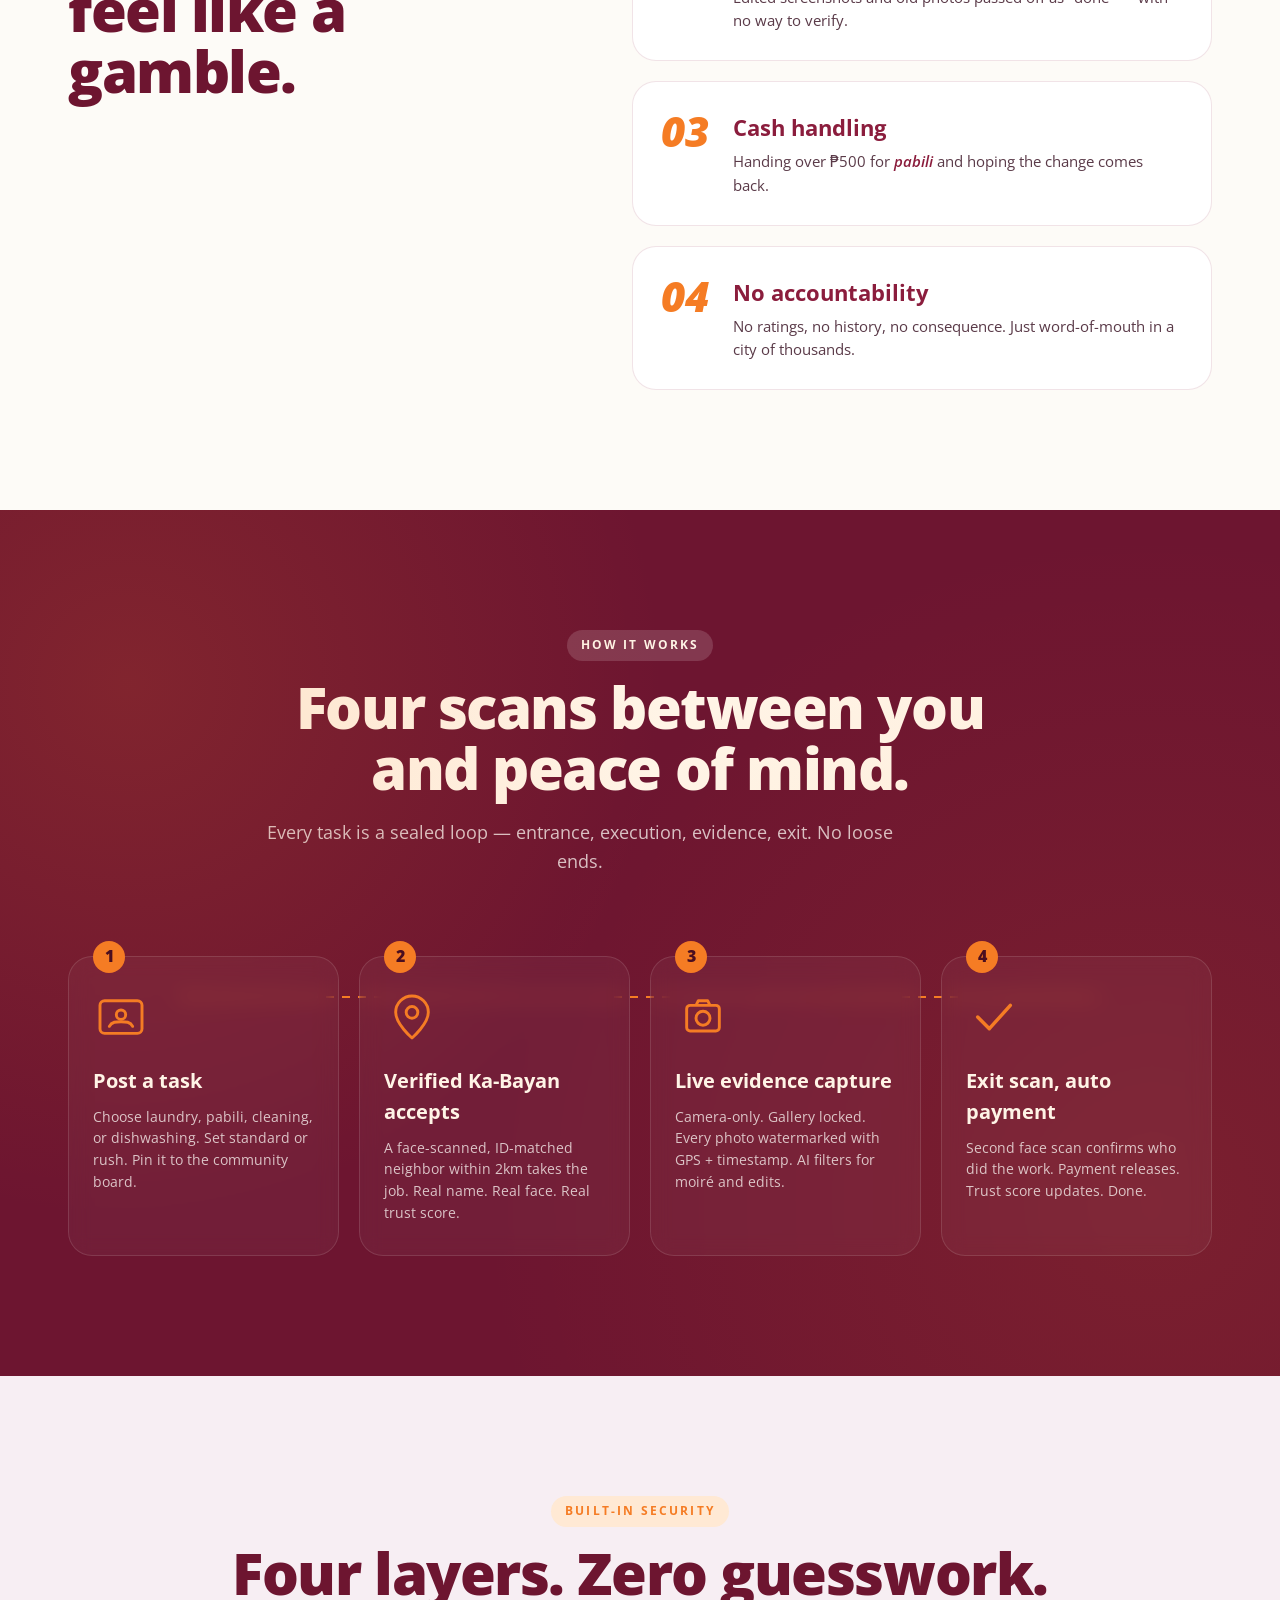
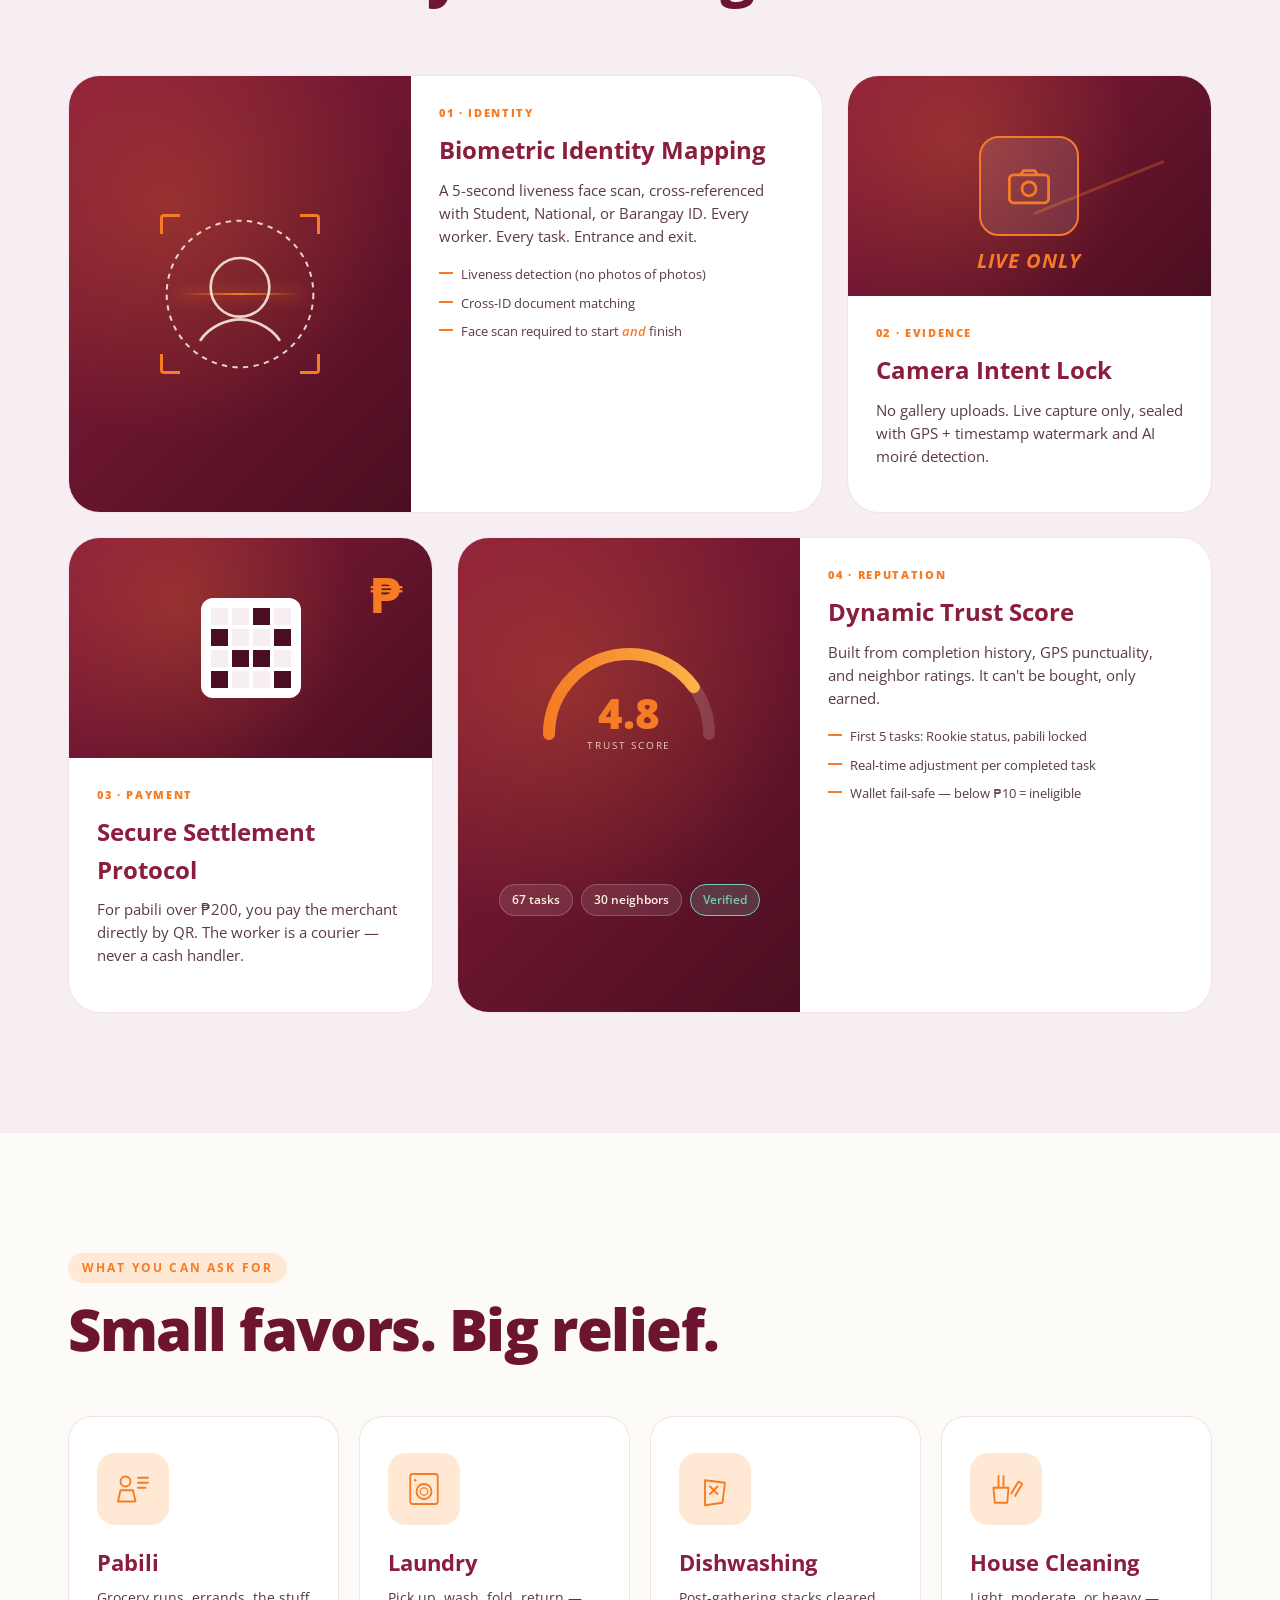
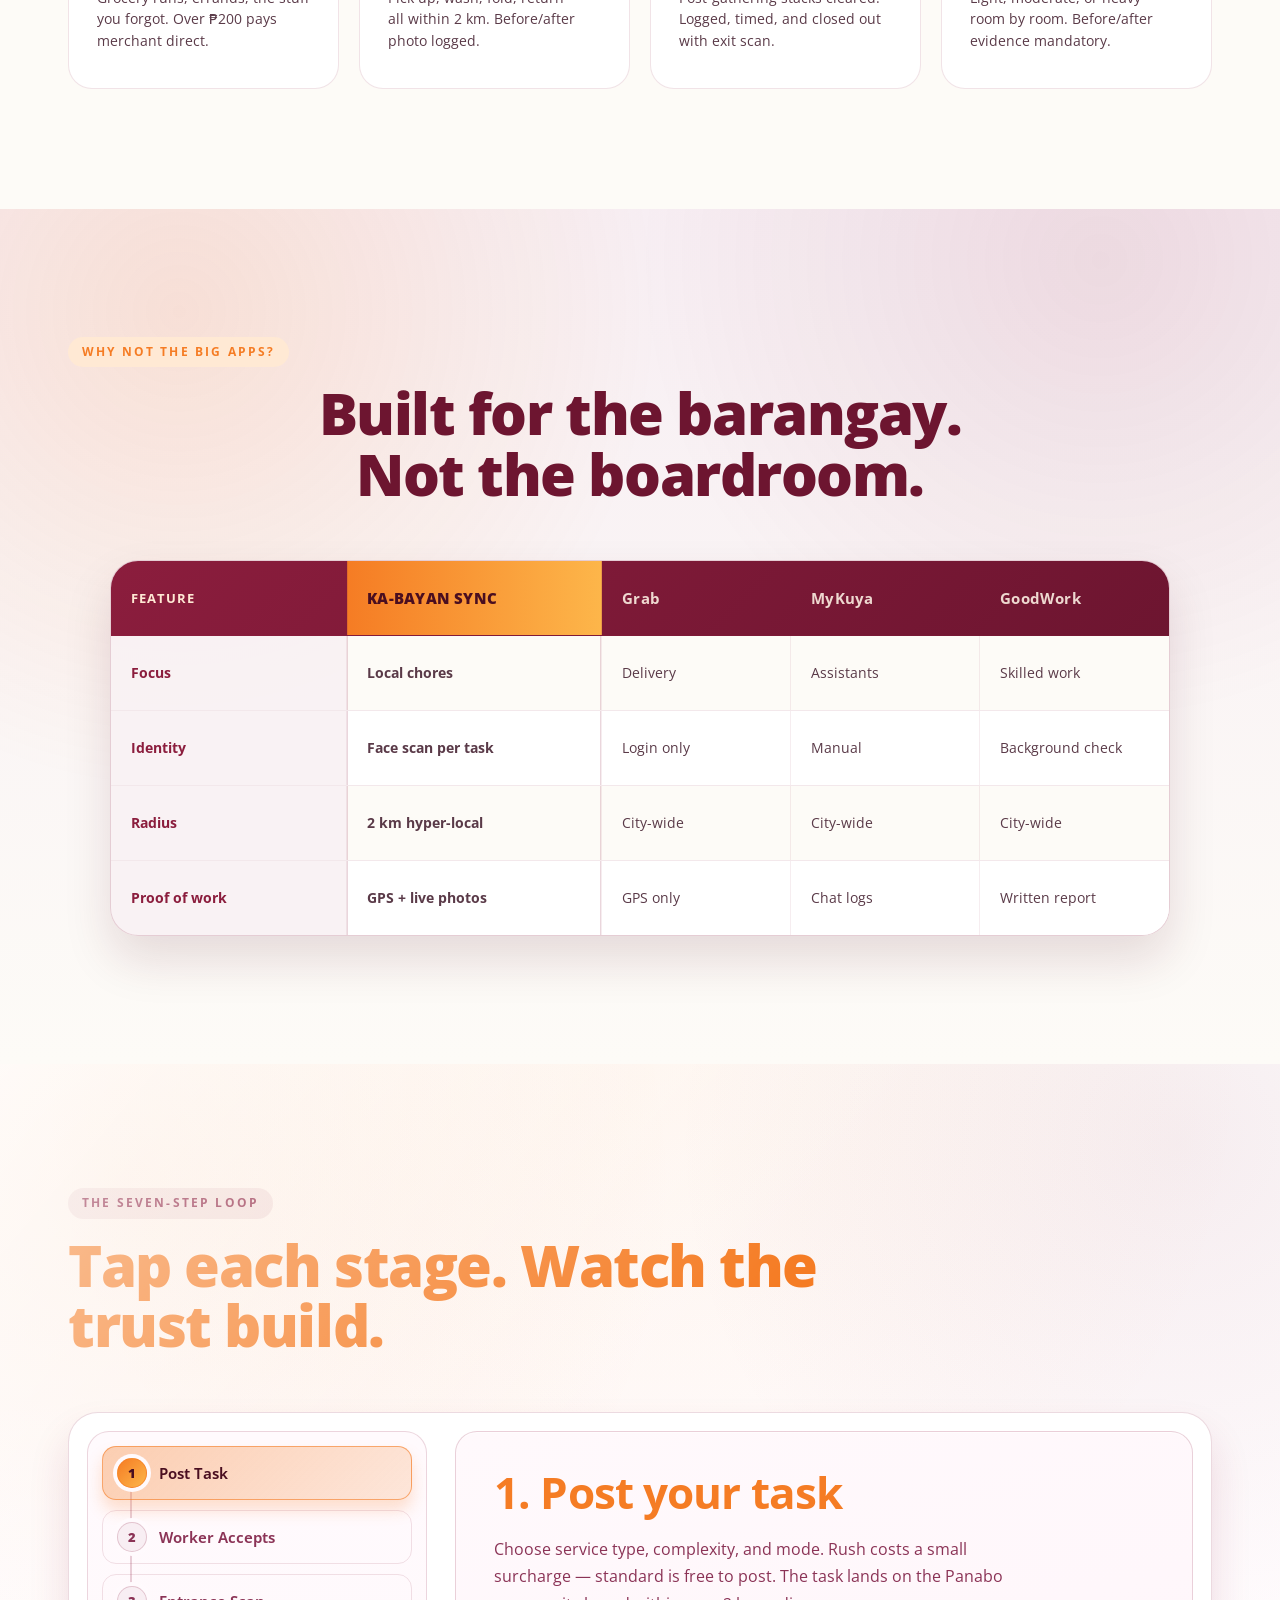
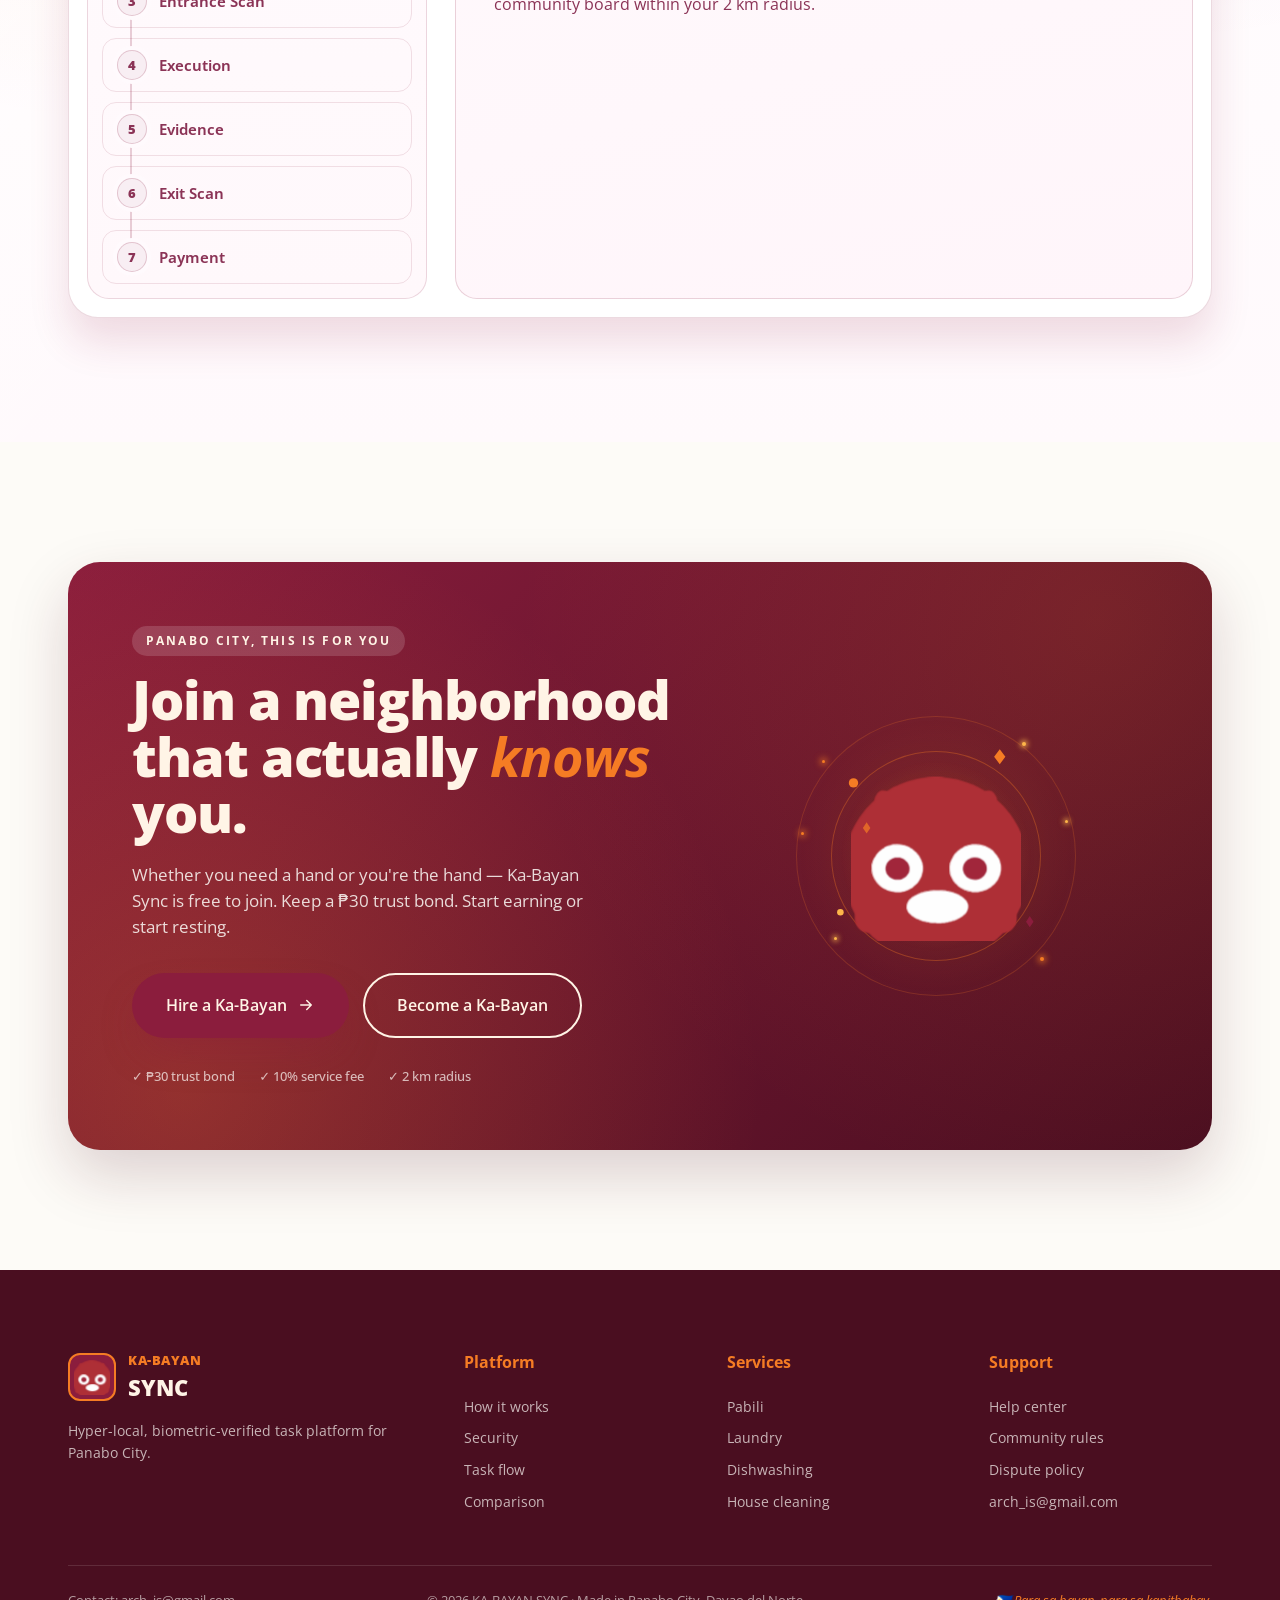
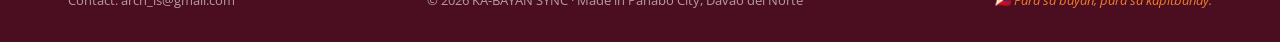
==== commit 0d77bb6a: "demo" ====
--- a/index.html
+++ b/index.html
@@ -113,6 +113,10 @@
             <svg viewBox="0 0 24 24" fill="none"><path d="M7 5v14l11-7z" fill="currentColor"/></svg>
           </span>
           <span>See how it works</span>
+        </a>
+        <a href="KaBayanSync-v2.html" class="btn btn-demo" target="_blank" rel="noopener noreferrer">
+          <span>Try the demo</span>
+          <svg viewBox="0 0 24 24" fill="none"><path d="M8 5l9 7-9 7V5z" fill="currentColor"/></svg>
         </a>
       </div>
 
--- a/styles.css
+++ b/styles.css
@@ -401,6 +401,12 @@
   padding: 14px 26px;
   border-radius: var(--r-full);
   font-weight: 600; font-size: 15px;
+  font-family: inherit;
+  color: inherit;
+  background: none;
+  text-decoration: none;
+  appearance: none;
+  -webkit-appearance: none;
   transition: all 0.3s var(--ease-out);
   cursor: pointer;
   border: 2px solid transparent;
@@ -440,6 +446,343 @@
   border-color: var(--color-cream-warm);
 }
 .btn-outline:hover { background: var(--color-cream-warm); color: var(--color-burgundy); }
+.btn-demo {
+  background: rgba(255, 255, 255, 0.72);
+  color: var(--color-burgundy);
+  border-color: rgba(139, 29, 61, 0.18);
+  box-shadow: var(--shadow-sm);
+}
+.btn-demo:hover {
+  background: var(--color-cream-warm);
+  transform: translateY(-3px);
+  box-shadow: var(--shadow-orange);
+}
+
+/* ============================================
+   KBSYNC DEMO MODAL
+   ============================================ */
+.demo-modal {
+  position: fixed;
+  inset: 0;
+  z-index: 300;
+  display: grid;
+  place-items: center;
+  padding: 28px;
+}
+.demo-modal[hidden] { display: none; }
+.demo-backdrop {
+  position: absolute;
+  inset: 0;
+  background: rgba(31, 13, 22, 0.64);
+  backdrop-filter: blur(10px);
+  -webkit-backdrop-filter: blur(10px);
+}
+.demo-shell {
+  position: relative;
+  width: min(980px, 100%);
+  max-height: min(90vh, 920px);
+  overflow: auto;
+  padding: 28px;
+  border-radius: 28px;
+  background: linear-gradient(180deg, #fffdfb 0%, #fff6ef 100%);
+  border: 1px solid rgba(139, 29, 61, 0.14);
+  box-shadow: 0 30px 90px rgba(31, 13, 22, 0.35);
+}
+.demo-close {
+  position: absolute;
+  top: 18px;
+  right: 18px;
+  width: 42px;
+  height: 42px;
+  border: 0;
+  border-radius: 50%;
+  background: rgba(139, 29, 61, 0.08);
+  color: var(--color-burgundy);
+  font-size: 28px;
+  line-height: 1;
+  cursor: pointer;
+}
+.demo-header { padding-right: 60px; }
+.demo-eyebrow {
+  display: inline-flex;
+  margin-bottom: 10px;
+  padding: 6px 12px;
+  border-radius: 999px;
+  background: rgba(236, 89, 20, 0.12);
+  color: var(--color-orange);
+  font-size: 12px;
+  font-weight: 800;
+  letter-spacing: 0.06em;
+  text-transform: uppercase;
+}
+.demo-header h2 {
+  margin: 0 0 10px;
+  color: var(--color-burgundy-deep);
+  font-family: var(--font-display);
+  font-size: clamp(28px, 4vw, 42px);
+  line-height: 1.05;
+}
+.demo-header p {
+  margin: 0;
+  max-width: 58ch;
+  color: var(--color-ink-soft);
+  font-size: 15px;
+  line-height: 1.6;
+}
+.demo-progress {
+  margin: 22px 0 18px;
+  height: 8px;
+  border-radius: 999px;
+  background: rgba(139, 29, 61, 0.08);
+  overflow: hidden;
+}
+.demo-progress-fill {
+  width: 25%;
+  height: 100%;
+  border-radius: inherit;
+  background: linear-gradient(90deg, var(--color-burgundy), var(--color-orange));
+  transition: width 0.35s var(--ease-out);
+}
+.demo-stages {
+  display: grid;
+  grid-template-columns: repeat(4, 1fr);
+  gap: 10px;
+  margin-bottom: 22px;
+}
+.demo-stage-tab {
+  display: flex;
+  align-items: center;
+  gap: 10px;
+  padding: 14px 16px;
+  border: 1px solid rgba(139, 29, 61, 0.12);
+  border-radius: 18px;
+  background: rgba(255, 255, 255, 0.8);
+  color: var(--color-ink-soft);
+  text-align: left;
+}
+.demo-stage-tab span {
+  width: 30px;
+  height: 30px;
+  display: grid;
+  place-items: center;
+  border-radius: 50%;
+  background: rgba(236, 89, 20, 0.12);
+  color: var(--color-orange);
+  font-weight: 800;
+  flex-shrink: 0;
+}
+.demo-stage-tab strong {
+  display: block;
+  font-size: 14px;
+  font-weight: 800;
+}
+.demo-stage-tab.active {
+  background: rgba(139, 29, 61, 0.08);
+  color: var(--color-burgundy);
+  border-color: rgba(139, 29, 61, 0.2);
+}
+.demo-stage {
+  display: none;
+  gap: 18px;
+}
+.demo-stage.active { display: grid; }
+.demo-stage-copy h3 {
+  margin: 0 0 8px;
+  color: var(--color-burgundy-deep);
+  font-family: var(--font-display);
+  font-size: 28px;
+  line-height: 1.05;
+}
+.demo-stage-copy p {
+  margin: 0;
+  color: var(--color-ink-soft);
+  line-height: 1.6;
+}
+.demo-doc-grid {
+  display: grid;
+  grid-template-columns: repeat(3, 1fr);
+  gap: 12px;
+}
+.demo-doc-card {
+  display: flex;
+  align-items: center;
+  gap: 14px;
+  width: 100%;
+  padding: 16px;
+  border: 1px solid rgba(139, 29, 61, 0.12);
+  border-radius: 20px;
+  background: rgba(255, 255, 255, 0.92);
+  color: var(--color-ink-soft);
+  text-align: left;
+}
+.demo-doc-card.active {
+  border-color: rgba(236, 89, 20, 0.42);
+  background: rgba(236, 89, 20, 0.08);
+  color: var(--color-burgundy);
+}
+.demo-doc-icon {
+  width: 48px;
+  height: 48px;
+  border-radius: 16px;
+  display: grid;
+  place-items: center;
+  background: rgba(139, 29, 61, 0.08);
+  color: var(--color-burgundy);
+  font-weight: 900;
+  flex-shrink: 0;
+}
+.demo-doc-card strong,
+.demo-doc-card small { display: block; }
+.demo-doc-card small { opacity: 0.72; font-size: 12px; margin-top: 3px; }
+.demo-stage-actions {
+  display: flex;
+  justify-content: flex-end;
+  gap: 12px;
+}
+.demo-camera-frame {
+  position: relative;
+  height: 260px;
+  border-radius: 28px;
+  background: radial-gradient(circle at center, rgba(236, 89, 20, 0.18), rgba(139, 29, 61, 0.05) 52%, rgba(255, 255, 255, 0.92) 100%);
+  border: 1px solid rgba(139, 29, 61, 0.12);
+  overflow: hidden;
+}
+.demo-camera-scanline {
+  position: absolute;
+  left: 10%;
+  right: 10%;
+  top: 18%;
+  height: 2px;
+  background: linear-gradient(90deg, transparent, var(--color-orange), transparent);
+  box-shadow: 0 0 18px rgba(236, 89, 20, 0.7);
+  animation: demoScan 2.6s linear infinite;
+}
+.demo-camera-ring,
+.demo-face-ring {
+  position: absolute;
+  inset: 50% auto auto 50%;
+  transform: translate(-50%, -50%);
+  border-radius: 50%;
+  border: 2px solid rgba(236, 89, 20, 0.42);
+}
+.demo-camera-ring { width: 160px; height: 160px; }
+.demo-camera-status {
+  position: absolute;
+  left: 18px;
+  bottom: 18px;
+  padding: 8px 12px;
+  border-radius: 999px;
+  background: rgba(255, 255, 255, 0.9);
+  color: var(--color-burgundy);
+  font-size: 13px;
+  font-weight: 700;
+}
+.demo-face-state {
+  position: relative;
+  display: grid;
+  place-items: center;
+  height: 220px;
+  border-radius: 28px;
+  background: linear-gradient(180deg, rgba(255, 255, 255, 0.95), rgba(247, 238, 243, 0.95));
+  border: 1px solid rgba(139, 29, 61, 0.12);
+  overflow: hidden;
+}
+.demo-face-ring {
+  width: 180px;
+  height: 180px;
+  animation: demoPulse 1.8s ease-in-out infinite;
+}
+.demo-face-core {
+  width: 92px;
+  height: 92px;
+  border-radius: 50%;
+  background: linear-gradient(180deg, var(--color-burgundy), var(--color-orange));
+  box-shadow: 0 0 0 18px rgba(236, 89, 20, 0.12);
+}
+.demo-match-row {
+  display: flex;
+  justify-content: space-between;
+  align-items: center;
+  padding: 16px 18px;
+  border-radius: 18px;
+  background: rgba(255, 255, 255, 0.85);
+  border: 1px solid rgba(139, 29, 61, 0.12);
+  color: var(--color-ink-soft);
+}
+.demo-match-row strong {
+  color: var(--color-burgundy);
+  font-size: 22px;
+}
+.demo-success {
+  padding: 24px;
+  border-radius: 24px;
+  background: linear-gradient(180deg, rgba(236, 89, 20, 0.08), rgba(139, 29, 61, 0.08));
+  border: 1px solid rgba(236, 89, 20, 0.18);
+}
+.demo-success-badge {
+  display: inline-flex;
+  margin-bottom: 16px;
+  padding: 8px 14px;
+  border-radius: 999px;
+  background: var(--color-orange);
+  color: #fff;
+  font-size: 12px;
+  font-weight: 900;
+  letter-spacing: 0.08em;
+  text-transform: uppercase;
+}
+.demo-success h3 {
+  margin: 0 0 8px;
+  color: var(--color-burgundy-deep);
+  font-family: var(--font-display);
+  font-size: 30px;
+  .demo-embed {
+    margin-top: 18px;
+    border-radius: 24px;
+    overflow: hidden;
+    border: 1px solid rgba(139, 29, 61, 0.14);
+    background: #0e0810;
+    box-shadow: inset 0 0 0 1px rgba(255, 255, 255, 0.04);
+  }
+  .demo-iframe {
+    display: block;
+    width: 100%;
+    height: min(74vh, 860px);
+    border: 0;
+    background: #0e0810;
+  }
+}
+.demo-success p {
+  margin: 0 0 18px;
+  color: var(--color-ink-soft);
+  line-height: 1.6;
+}
+.demo-success-meta {
+  display: flex;
+  flex-wrap: wrap;
+  gap: 10px;
+}
+.demo-success-meta span {
+  padding: 8px 12px;
+  border-radius: 999px;
+  background: rgba(255, 255, 255, 0.84);
+  color: var(--color-burgundy);
+  border: 1px solid rgba(139, 29, 61, 0.12);
+  font-size: 13px;
+  font-weight: 700;
+}
+
+@keyframes demoScan {
+  0% { transform: translateY(-40px); opacity: 0; }
+  10% { opacity: 1; }
+  50% { transform: translateY(210px); opacity: 1; }
+  90% { opacity: 1; }
+  100% { transform: translateY(290px); opacity: 0; }
+}
+@keyframes demoPulse {
+  0%, 100% { transform: translate(-50%, -50%) scale(0.98); opacity: 0.75; }
+  50% { transform: translate(-50%, -50%) scale(1.06); opacity: 1; }
+}
 
 /* Stats */
 .hero-stats { display: flex; align-items: center; gap: 32px; }
